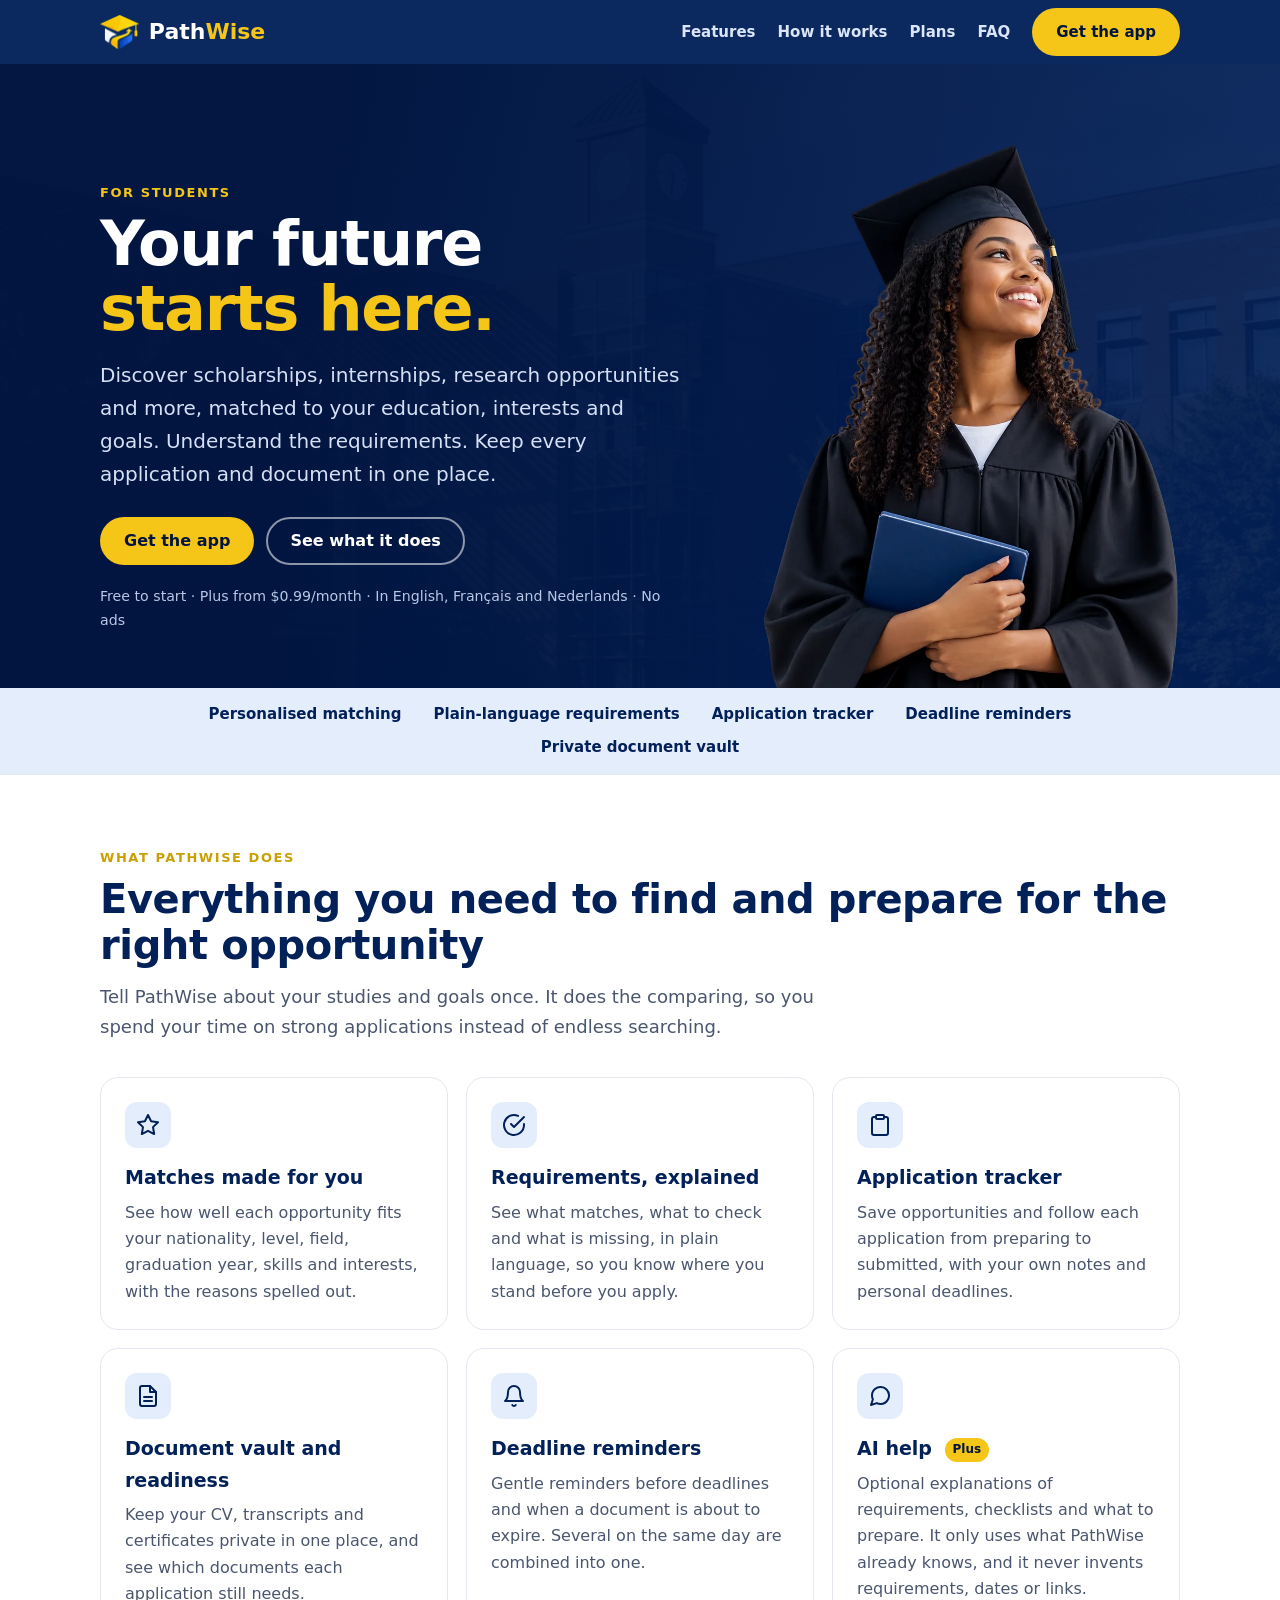
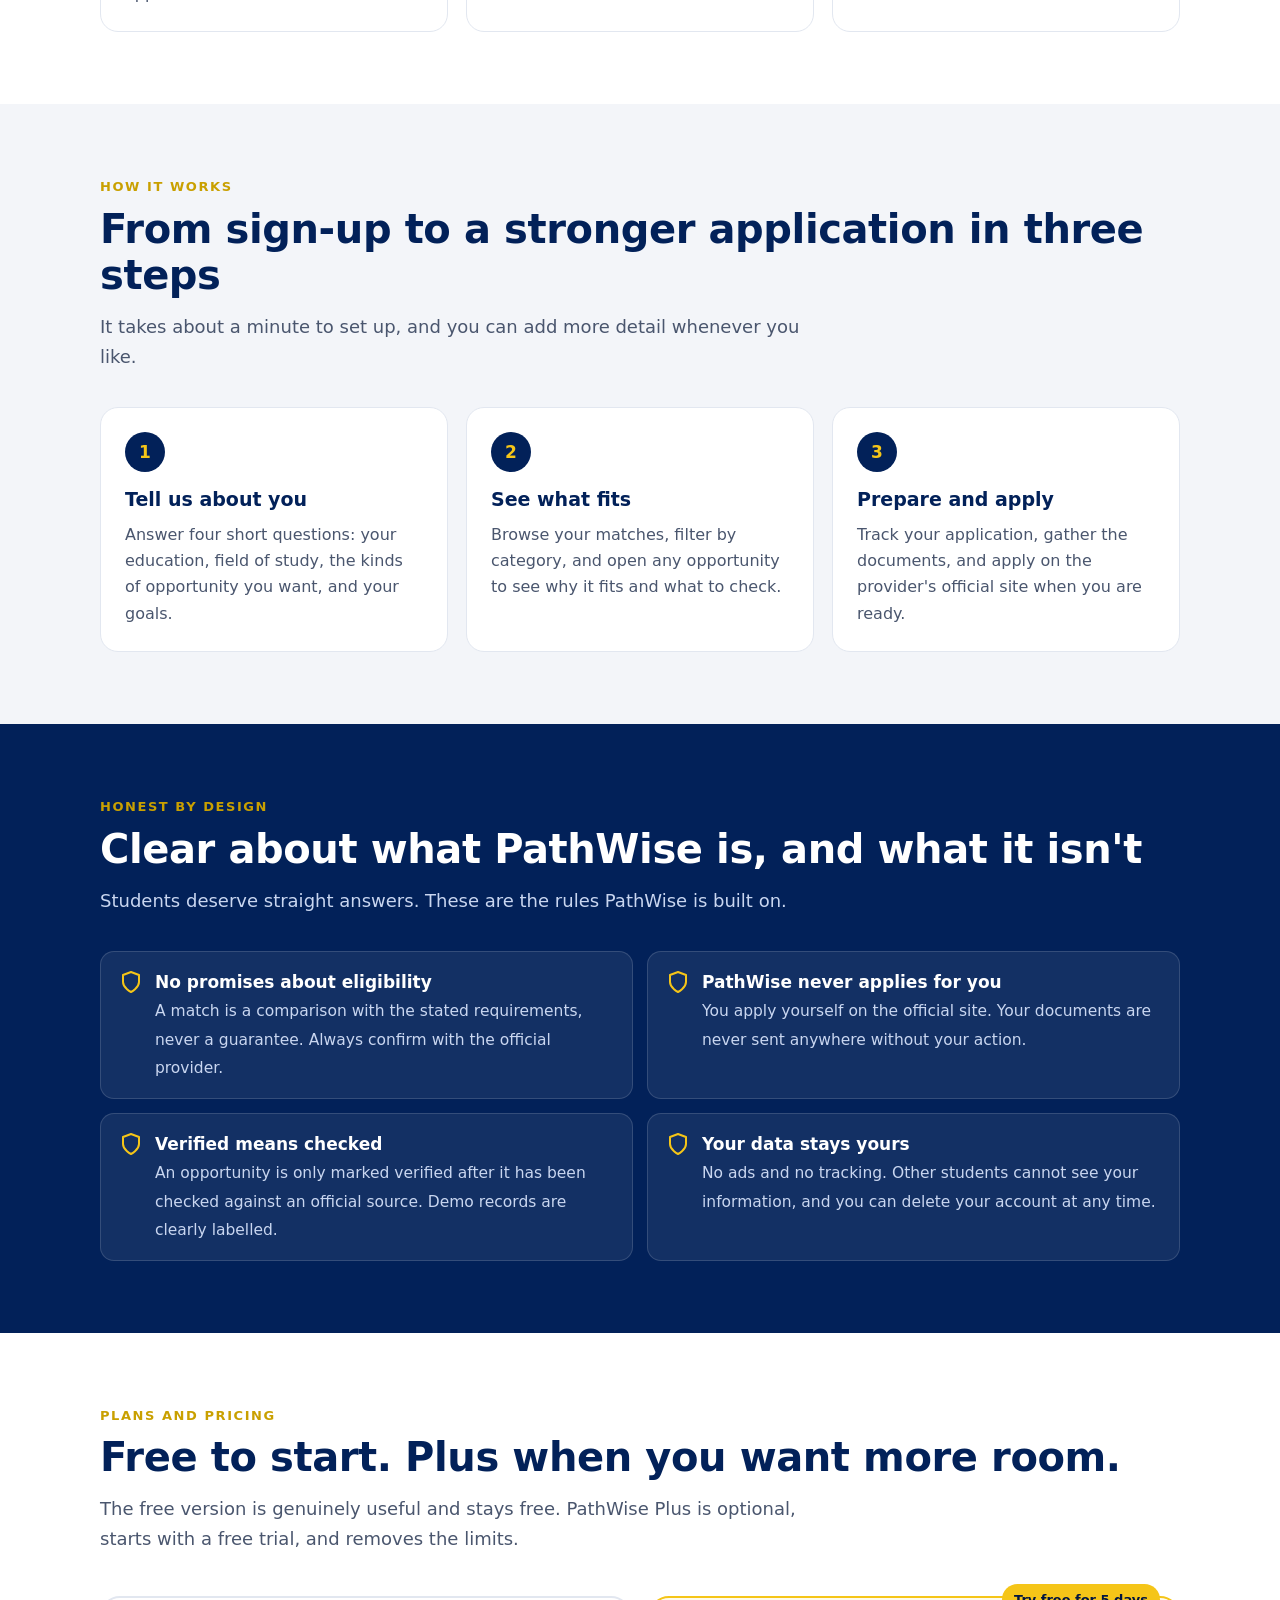
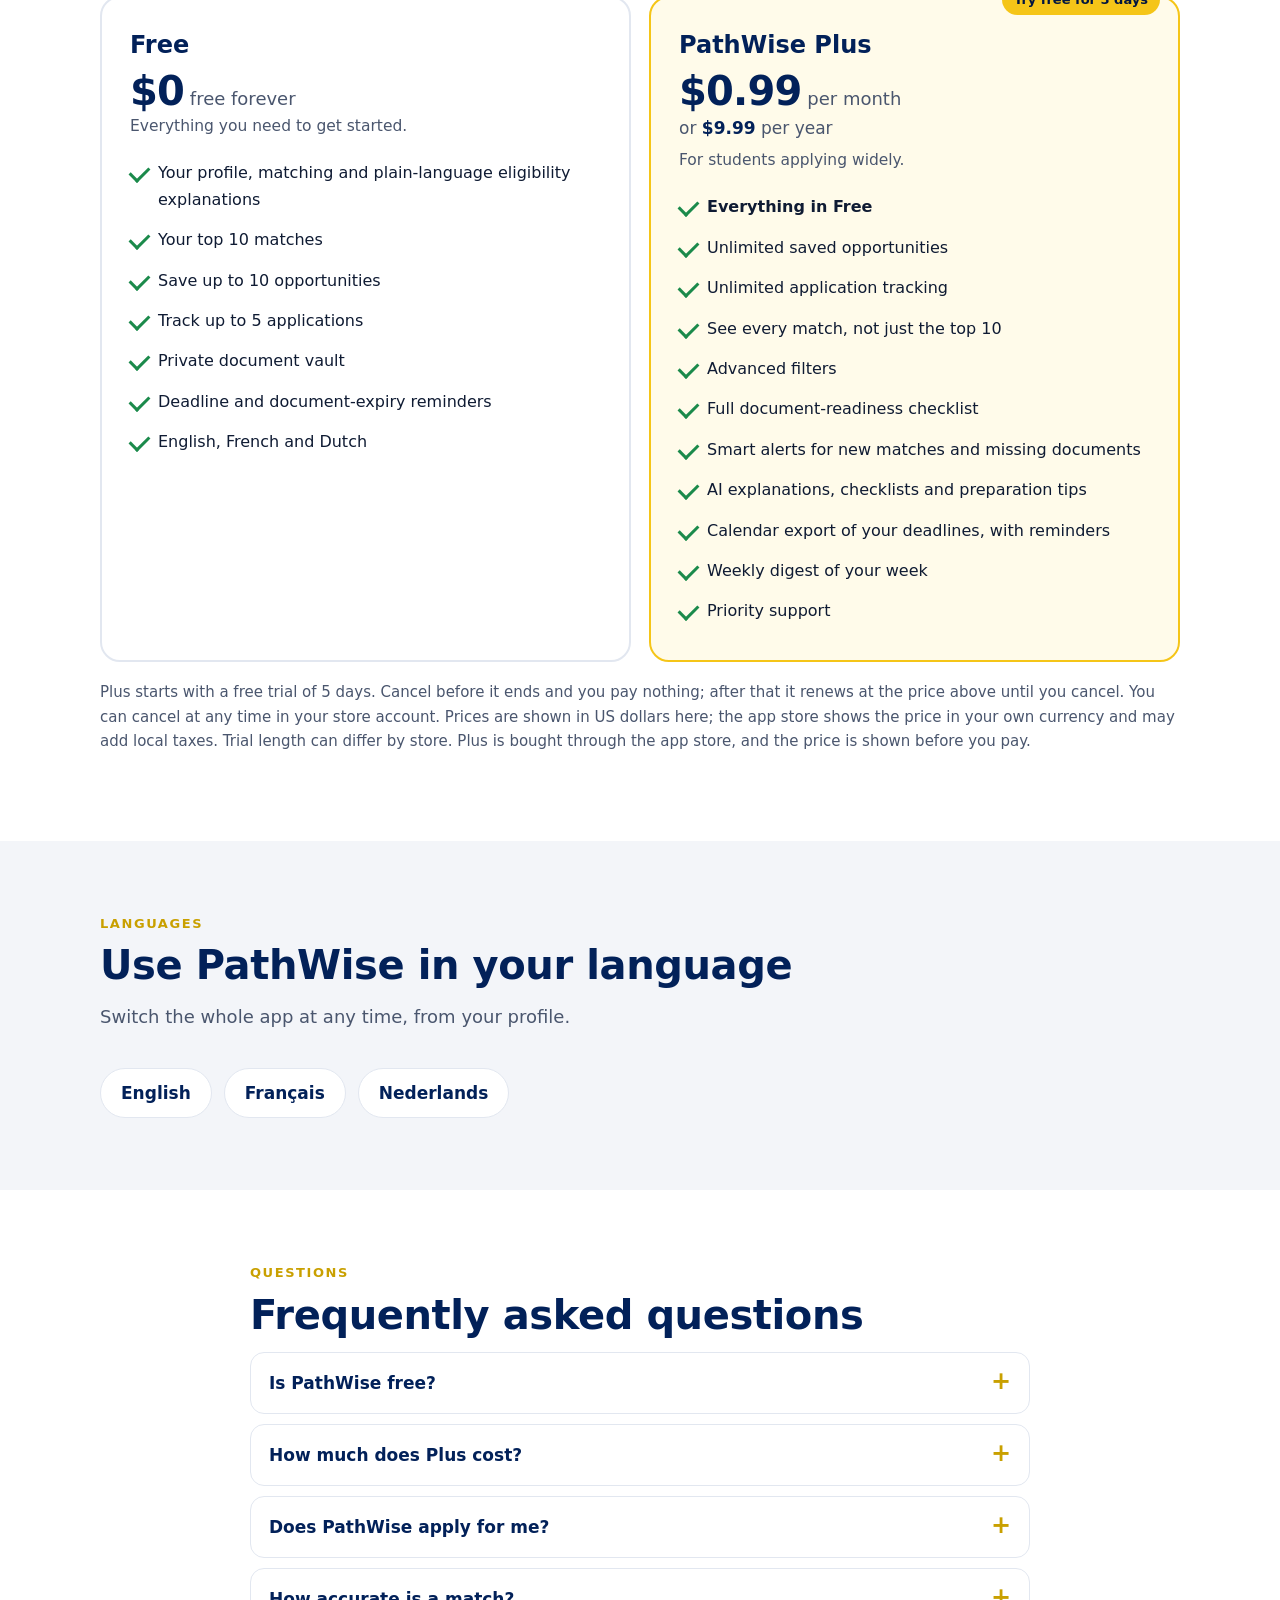
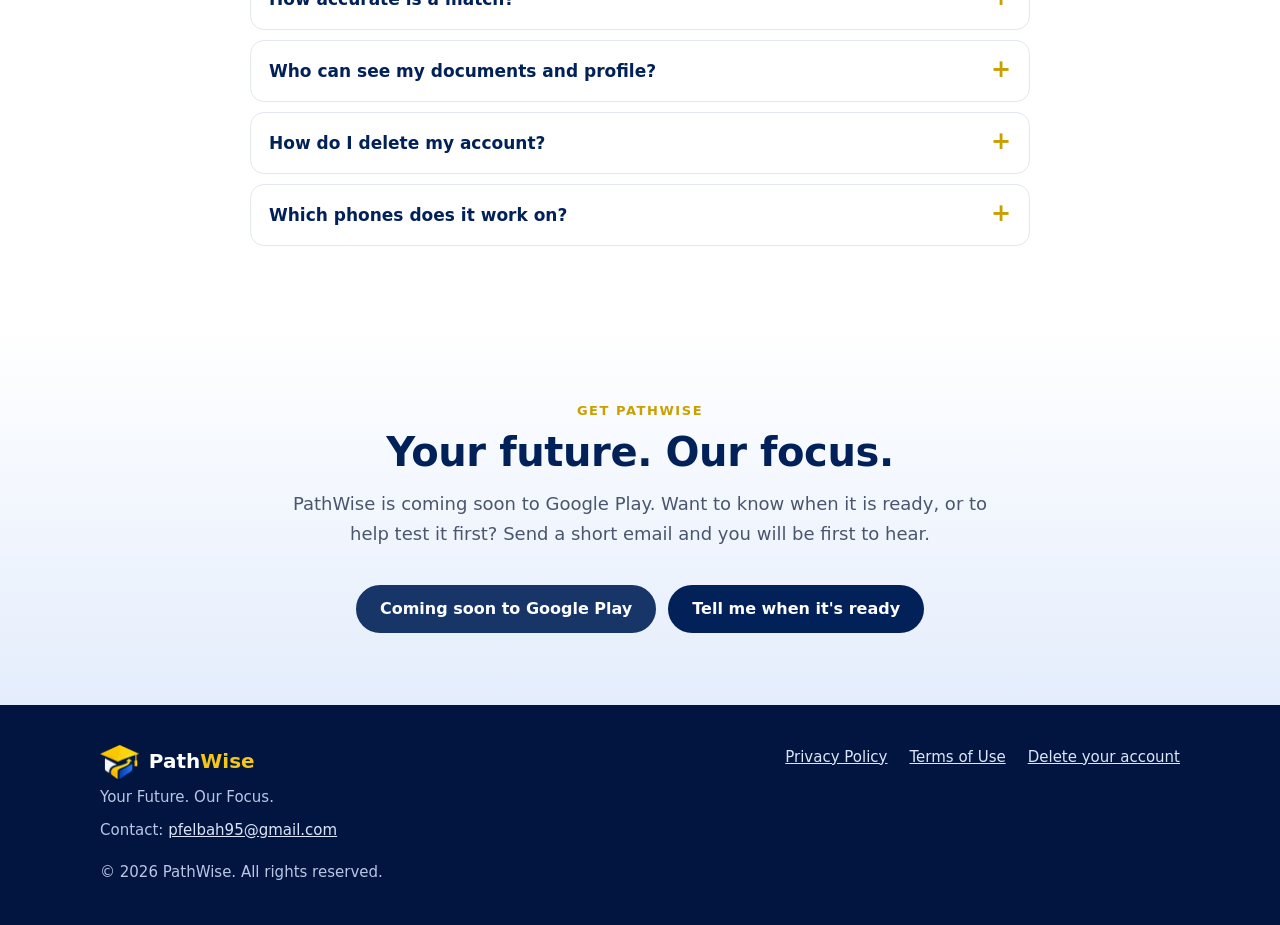
==== index.html @ a4b1ad03 "Plus: calendar export, weekly digest, priority support" ====
<!doctype html>
<html lang="en">
<head>
<meta charset="utf-8">
<meta name="viewport" content="width=device-width, initial-scale=1">
<title>PathWise: opportunities that fit you</title>
<meta name="description" content="PathWise helps students find scholarships, internships and other opportunities that fit their profile, understand the requirements, and keep applications and documents organised.">
<meta name="theme-color" content="#022159">
<link rel="icon" href="img/favicon.png">
<link rel="apple-touch-icon" href="img/apple-touch-icon.png">
<link rel="canonical" href="https://felbah95.github.io/pathwise-legal/">
<meta property="og:type" content="website">
<meta property="og:title" content="PathWise: opportunities that fit you">
<meta property="og:description" content="Find scholarships, internships and more that fit your profile. Track applications, organise documents and never miss a deadline.">
<meta property="og:image" content="https://felbah95.github.io/pathwise-legal/img/og.jpg">
<meta property="og:url" content="https://felbah95.github.io/pathwise-legal/">
<meta name="twitter:card" content="summary_large_image">
<link rel="stylesheet" href="site.css">
</head>
<body>
<a class="skip" href="#main">Skip to content</a>

<header class="bar">
  <div class="wrap">
    <a class="brand" href="#top" aria-label="PathWise home"><img src="img/logo-mark.png" alt="" width="40" height="35"><span style="color:#fff">Path<span>Wise</span></span></a>
    <nav aria-label="Main">
      <a class="hide-sm" href="#features">Features</a>
      <a class="hide-sm" href="#how">How it works</a>
      <a class="hide-sm" href="#plans">Plans</a>
      <a class="hide-sm" href="#faq">FAQ</a>
      <a class="pill gold" href="#get">Get the app</a>
    </nav>
  </div>
</header>

<main id="main">
<section class="hero" id="top" style="padding:0">
  <div class="wrap">
    <div>
      <p class="eyebrow" style="color:var(--gold)">For students</p>
      <h1>Your future<br><em>starts here.</em></h1>
      <p class="lead">Discover scholarships, internships, research opportunities and more, matched to your education, interests and goals. Understand the requirements. Keep every application and document in one place.</p>
      <div class="cta">
        <a class="pill gold" href="#get">Get the app</a>
        <a class="pill ghost" href="#features">See what it does</a>
      </div>
      <small>Free to start &middot; Plus from $0.99/month &middot; In English, Fran&ccedil;ais and Nederlands &middot; No ads</small>
    </div>
    <figure>
      <img src="img/graduate.webp" alt="A smiling graduate in a gown holding a diploma folder" width="420" height="560">
    </figure>
  </div>
</section>

<div class="strip"><ul>
  <li>Personalised matching</li><li>Plain-language requirements</li><li>Application tracker</li><li>Deadline reminders</li><li>Private document vault</li>
</ul></div>

<section id="features">
  <div class="wrap">
    <p class="eyebrow">What PathWise does</p>
    <h2>Everything you need to find and prepare for the right opportunity</h2>
    <p class="sub">Tell PathWise about your studies and goals once. It does the comparing, so you spend your time on strong applications instead of endless searching.</p>
    <div class="grid">
      <article class="card"><div class="ic"><svg viewBox="0 0 24 24" fill="none" stroke="currentColor" stroke-width="2" stroke-linecap="round" stroke-linejoin="round" aria-hidden="true"><polygon points="12 2 15.09 8.26 22 9.27 17 14.14 18.18 21.02 12 17.77 5.82 21.02 7 14.14 2 9.27 8.91 8.26 12 2"/></svg></div>
        <h3>Matches made for you</h3><p>See how well each opportunity fits your nationality, level, field, graduation year, skills and interests, with the reasons spelled out.</p></article>
      <article class="card"><div class="ic"><svg viewBox="0 0 24 24" fill="none" stroke="currentColor" stroke-width="2" stroke-linecap="round" stroke-linejoin="round" aria-hidden="true"><path d="M22 11.08V12a10 10 0 1 1-5.93-9.14"/><polyline points="22 4 12 14.01 9 11.01"/></svg></div>
        <h3>Requirements, explained</h3><p>See what matches, what to check and what is missing, in plain language, so you know where you stand before you apply.</p></article>
      <article class="card"><div class="ic"><svg viewBox="0 0 24 24" fill="none" stroke="currentColor" stroke-width="2" stroke-linecap="round" stroke-linejoin="round" aria-hidden="true"><path d="M16 4h2a2 2 0 0 1 2 2v14a2 2 0 0 1-2 2H6a2 2 0 0 1-2-2V6a2 2 0 0 1 2-2h2"/><rect x="8" y="2" width="8" height="4" rx="1"/></svg></div>
        <h3>Application tracker</h3><p>Save opportunities and follow each application from preparing to submitted, with your own notes and personal deadlines.</p></article>
      <article class="card"><div class="ic"><svg viewBox="0 0 24 24" fill="none" stroke="currentColor" stroke-width="2" stroke-linecap="round" stroke-linejoin="round" aria-hidden="true"><path d="M14 2H6a2 2 0 0 0-2 2v16a2 2 0 0 0 2 2h12a2 2 0 0 0 2-2V8z"/><polyline points="14 2 14 8 20 8"/><line x1="16" y1="13" x2="8" y2="13"/><line x1="16" y1="17" x2="8" y2="17"/></svg></div>
        <h3>Document vault and readiness</h3><p>Keep your CV, transcripts and certificates private in one place, and see which documents each application still needs.</p></article>
      <article class="card"><div class="ic"><svg viewBox="0 0 24 24" fill="none" stroke="currentColor" stroke-width="2" stroke-linecap="round" stroke-linejoin="round" aria-hidden="true"><path d="M18 8A6 6 0 0 0 6 8c0 7-3 9-3 9h18s-3-2-3-9"/><path d="M13.73 21a2 2 0 0 1-3.46 0"/></svg></div>
        <h3>Deadline reminders</h3><p>Gentle reminders before deadlines and when a document is about to expire. Several on the same day are combined into one.</p></article>
      <article class="card"><div class="ic"><svg viewBox="0 0 24 24" fill="none" stroke="currentColor" stroke-width="2" stroke-linecap="round" stroke-linejoin="round" aria-hidden="true"><path d="M21 11.5a8.38 8.38 0 0 1-.9 3.8 8.5 8.5 0 0 1-7.6 4.7 8.38 8.38 0 0 1-3.8-.9L3 21l1.9-5.7a8.38 8.38 0 0 1-.9-3.8 8.5 8.5 0 0 1 4.7-7.6 8.38 8.38 0 0 1 3.8-.9h.5a8.48 8.48 0 0 1 8 8v.5z"/></svg></div>
        <h3>AI help <span class="tag">Plus</span></h3><p>Optional explanations of requirements, checklists and what to prepare. It only uses what PathWise already knows, and it never invents requirements, dates or links.</p></article>
    </div>
  </div>
</section>

<section class="alt" id="how">
  <div class="wrap">
    <p class="eyebrow">How it works</p>
    <h2>From sign-up to a stronger application in three steps</h2>
    <p class="sub">It takes about a minute to set up, and you can add more detail whenever you like.</p>
    <div class="steps">
      <div class="step"><b>1</b><h3>Tell us about you</h3><p>Answer four short questions: your education, field of study, the kinds of opportunity you want, and your goals.</p></div>
      <div class="step"><b>2</b><h3>See what fits</h3><p>Browse your matches, filter by category, and open any opportunity to see why it fits and what to check.</p></div>
      <div class="step"><b>3</b><h3>Prepare and apply</h3><p>Track your application, gather the documents, and apply on the provider's official site when you are ready.</p></div>
    </div>
  </div>
</section>

<section class="promise" id="honest">
  <div class="wrap">
    <p class="eyebrow">Honest by design</p>
    <h2>Clear about what PathWise is, and what it isn't</h2>
    <p class="sub">Students deserve straight answers. These are the rules PathWise is built on.</p>
    <ul>
      <li><svg viewBox="0 0 24 24" fill="none" stroke="currentColor" stroke-width="2" stroke-linecap="round" stroke-linejoin="round" aria-hidden="true"><path d="M12 22s8-4 8-10V5l-8-3-8 3v7c0 6 8 10 8 10z"/></svg><div><strong>No promises about eligibility</strong><span>A match is a comparison with the stated requirements, never a guarantee. Always confirm with the official provider.</span></div></li>
      <li><svg viewBox="0 0 24 24" fill="none" stroke="currentColor" stroke-width="2" stroke-linecap="round" stroke-linejoin="round" aria-hidden="true"><path d="M12 22s8-4 8-10V5l-8-3-8 3v7c0 6 8 10 8 10z"/></svg><div><strong>PathWise never applies for you</strong><span>You apply yourself on the official site. Your documents are never sent anywhere without your action.</span></div></li>
      <li><svg viewBox="0 0 24 24" fill="none" stroke="currentColor" stroke-width="2" stroke-linecap="round" stroke-linejoin="round" aria-hidden="true"><path d="M12 22s8-4 8-10V5l-8-3-8 3v7c0 6 8 10 8 10z"/></svg><div><strong>Verified means checked</strong><span>An opportunity is only marked verified after it has been checked against an official source. Demo records are clearly labelled.</span></div></li>
      <li><svg viewBox="0 0 24 24" fill="none" stroke="currentColor" stroke-width="2" stroke-linecap="round" stroke-linejoin="round" aria-hidden="true"><path d="M12 22s8-4 8-10V5l-8-3-8 3v7c0 6 8 10 8 10z"/></svg><div><strong>Your data stays yours</strong><span>No ads and no tracking. Other students cannot see your information, and you can delete your account at any time.</span></div></li>
    </ul>
  </div>
</section>

<section id="plans">
  <div class="wrap">
    <p class="eyebrow">Plans and pricing</p>
    <h2>Free to start. Plus when you want more room.</h2>
    <p class="sub">The free version is genuinely useful and stays free. PathWise Plus is optional, starts with a free trial, and removes the limits.</p>
    <div class="plans">
      <div class="plan"><h3>Free</h3>
        <p class="price"><strong>$0</strong> <span>free forever</span></p>
        <p class="what">Everything you need to get started.</p>
        <ul>
          <li>Your profile, matching and plain-language eligibility explanations</li>
          <li>Your top 10 matches</li>
          <li>Save up to 10 opportunities</li>
          <li>Track up to 5 applications</li>
          <li>Private document vault</li>
          <li>Deadline and document-expiry reminders</li>
          <li>English, French and Dutch</li>
        </ul></div>
      <div class="plan plus"><span class="ribbon">Try free for 5 days</span><h3>PathWise Plus</h3>
        <p class="price"><strong>$0.99</strong> <span>per month</span></p>
        <p class="price2">or <strong>$9.99</strong> per year</p>
        <p class="what">For students applying widely.</p>
        <ul>
          <li><strong>Everything in Free</strong></li>
          <li>Unlimited saved opportunities</li>
          <li>Unlimited application tracking</li>
          <li>See every match, not just the top 10</li>
          <li>Advanced filters</li>
          <li>Full document-readiness checklist</li>
          <li>Smart alerts for new matches and missing documents</li>
          <li>AI explanations, checklists and preparation tips</li>
          <li>Calendar export of your deadlines, with reminders</li>
          <li>Weekly digest of your week</li>
          <li>Priority support</li>
        </ul></div>
    </div>
    <p class="note">Plus starts with a free trial of 5 days. Cancel before it ends and you pay nothing; after that it renews at the price above until you cancel. You can cancel at any time in your store account. Prices are shown in US dollars here; the app store shows the price in your own currency and may add local taxes. Trial length can differ by store. Plus is bought through the app store, and the price is shown before you pay.</p>
  </div>
</section>

<section class="alt" id="languages">
  <div class="wrap">
    <p class="eyebrow">Languages</p>
    <h2>Use PathWise in your language</h2>
    <p class="sub">Switch the whole app at any time, from your profile.</p>
    <div class="langs"><span lang="en">English</span><span lang="fr">Fran&ccedil;ais</span><span lang="nl">Nederlands</span></div>
  </div>
</section>

<section id="faq">
  <div class="wrap faq">
    <p class="eyebrow">Questions</p>
    <h2>Frequently asked questions</h2>
    <details><summary>Is PathWise free?</summary><p>Yes. You can create an account, get matches, track applications and keep documents for free, and that never expires. PathWise Plus is an optional subscription that removes the limits.</p></details>
    <details><summary>How much does Plus cost?</summary><p>$0.99 per month, or $9.99 per year. It starts with a free trial of 5 days, and you can cancel before it ends to pay nothing. The app store shows the price in your own currency before you pay.</p></details>
    <details><summary>Does PathWise apply for me?</summary><p>No. PathWise never submits an application or sends your documents anywhere. The Start Application button opens the provider's official page, and you apply there yourself.</p></details>
    <details><summary>How accurate is a match?</summary><p>A match compares your profile with the requirements an opportunity states, and explains each part. It is a guide, not a guarantee of eligibility, so always confirm the final requirements with the official provider.</p></details>
    <details><summary>Who can see my documents and profile?</summary><p>Only you. Documents are stored privately, and other students cannot see your information. Read the <a href="privacy.html">privacy policy</a> for the details.</p></details>
    <details><summary>How do I delete my account?</summary><p>In the app, go to Profile and choose Delete my account. You can also follow the steps on the <a href="delete-account.html">account deletion page</a>.</p></details>
    <details><summary>Which phones does it work on?</summary><p>PathWise is being released first on Android through Google Play. An iPhone version is planned. Use the contact address below if you would like to hear when it is available.</p></details>
  </div>
</section>

<section class="final" id="get">
  <div class="wrap">
    <p class="eyebrow">Get PathWise</p>
    <h2>Your future. Our focus.</h2>
    <p class="sub" style="margin-left:auto;margin-right:auto">PathWise is coming soon to Google Play. Want to know when it is ready, or to help test it first? Send a short email and you will be first to hear.</p>
    <div class="cta">
      <span class="pill off" role="note">Coming soon to Google Play</span>
      <a class="pill navy" href="mailto:pfelbah95@gmail.com?subject=Tell%20me%20when%20PathWise%20is%20ready">Tell me when it's ready</a>
    </div>
  </div>
</section>
</main>

<footer class="site">
  <div class="wrap">
    <div>
      <a class="brand" href="#top"><img src="img/logo-mark.png" alt="" width="32" height="28"><span style="color:#fff">Path<span>Wise</span></span></a>
      <div>Your Future. Our Focus.</div>
      <div style="margin-top:8px">Contact: <a href="mailto:pfelbah95@gmail.com">pfelbah95@gmail.com</a></div>
    </div>
    <nav aria-label="Legal">
      <a href="privacy.html">Privacy Policy</a>
      <a href="terms.html">Terms of Use</a>
      <a href="delete-account.html">Delete your account</a>
    </nav>
  </div>
  <div class="wrap" style="margin-top:18px"><div>&copy; 2026 PathWise. All rights reserved.</div></div>
</footer>
</body>
</html>
---- site.css ----
:root {
  --navy: #022159; --navy-dark: #011540; --gold: #F5C518; --gold-dark: #C9A000;
  --text: #0F1B33; --muted: #4A566E; --bg: #F3F5F9; --card: #FFFFFF; --border: #E2E7F0; --blue: #1D5FD1; --soft: #E4EDFC;
  --max: 1120px;
}
* { box-sizing: border-box; }
html { scroll-behavior: smooth; }
body { margin: 0; font: 17px/1.65 system-ui, -apple-system, "Segoe UI", Roboto, sans-serif; color: var(--text); background: #fff; color-scheme: light; }
img { max-width: 100%; display: block; }
a { color: var(--blue); }
:focus-visible { outline: 3px solid var(--gold); outline-offset: 3px; border-radius: 6px; }
.skip { position: absolute; left: -999px; top: 8px; background: var(--gold); color: var(--navy-dark); padding: 10px 14px; border-radius: 8px; z-index: 50; font-weight: 700; }
.skip:focus { left: 8px; }
.wrap { max-width: var(--max); margin: 0 auto; padding: 0 20px; }

/* top bar */
.bar { position: sticky; top: 0; z-index: 20; background: rgba(2, 33, 89, .96); backdrop-filter: blur(8px); }
.bar .wrap { display: flex; align-items: center; justify-content: space-between; min-height: 64px; gap: 16px; }
.brand { display: flex; align-items: center; gap: 10px; color: #fff; text-decoration: none; font-weight: 800; font-size: 22px; }
.brand img { height: 34px; width: auto; }
.brand span { color: var(--gold); }
.bar nav { display: flex; align-items: center; gap: 22px; }
.bar nav a { color: #DCE5F7; text-decoration: none; font-weight: 600; font-size: 15px; }
.bar nav a:hover { color: #fff; }
.pill { display: inline-flex; align-items: center; justify-content: center; min-height: 48px; padding: 0 22px; border-radius: 999px; font-weight: 800; text-decoration: none; border: 2px solid transparent; font-size: 16px; }
.pill.gold { background: var(--gold); color: var(--navy-dark); }
.pill.ghost { color: #fff; border-color: rgba(255,255,255,.55); }
.pill.navy { background: var(--navy); color: #fff; }
.pill.off { background: rgba(255,255,255,.14); color: #fff; border-color: rgba(255,255,255,.35); cursor: default; }
@media (max-width: 760px) { .bar nav a.hide-sm { display: none; } }

/* hero */
.hero { position: relative; color: #fff; background: var(--navy); overflow: hidden; }
.hero::before { content: ""; position: absolute; inset: 0; background: url("img/campus.jpg") center/cover; opacity: .28; }
.hero::after { content: ""; position: absolute; inset: 0; background: linear-gradient(100deg, rgba(1,21,64,.97) 25%, rgba(2,33,89,.72)); }
.hero .wrap { position: relative; z-index: 1; display: grid; grid-template-columns: 1.1fr .9fr; gap: 24px; align-items: end; padding-top: 64px; }
.hero h1 { font-size: clamp(38px, 6vw, 62px); line-height: 1.05; margin: 0 0 18px; letter-spacing: -.02em; }
.hero h1 em { font-style: normal; color: var(--gold); }
.hero p.lead { font-size: 20px; color: #D6E0F5; max-width: 34em; margin: 0 0 26px; }
.hero .cta { display: flex; flex-wrap: wrap; gap: 12px; margin-bottom: 20px; }
.hero small { color: #B9C7E4; display: block; margin-bottom: 56px; }
.hero figure { margin: 0; align-self: end; }
.hero figure img { width: min(100%, 420px); margin-left: auto; }
@media (max-width: 820px) { .hero .wrap { grid-template-columns: 1fr; padding-top: 44px; } .hero small { margin-bottom: 28px; } .hero figure img { width: 62%; margin: 0 auto; } }

/* facts strip */
.strip { background: var(--soft); border-bottom: 1px solid var(--border); }
.strip ul { list-style: none; margin: 0 auto; padding: 14px 20px; max-width: var(--max); display: flex; flex-wrap: wrap; gap: 8px 32px; justify-content: center; font-weight: 700; color: var(--navy); font-size: 15px; }

/* sections */
section { padding: 72px 0; }
section.alt { background: var(--bg); }
.eyebrow { text-transform: uppercase; letter-spacing: .12em; font-weight: 800; font-size: 13px; color: var(--gold-dark); margin: 0 0 8px; }
h2 { font-size: clamp(28px, 4vw, 40px); line-height: 1.15; margin: 0 0 14px; color: var(--navy); letter-spacing: -.01em; }
.sub { color: var(--muted); max-width: 40em; margin: 0 0 36px; font-size: 18px; }
.grid { display: grid; gap: 18px; grid-template-columns: repeat(3, 1fr); }
@media (max-width: 900px) { .grid { grid-template-columns: repeat(2, 1fr); } }
@media (max-width: 580px) { .grid { grid-template-columns: 1fr; } }
.card { background: var(--card); border: 1px solid var(--border); border-radius: 18px; padding: 24px; }
.card .ic { width: 46px; height: 46px; border-radius: 12px; background: var(--soft); color: var(--navy); display: grid; place-items: center; margin-bottom: 14px; }
.card .ic svg { width: 24px; height: 24px; }
.card h3 { margin: 0 0 6px; font-size: 19px; color: var(--navy); }
.card p { margin: 0; color: var(--muted); font-size: 16px; }
.tag { display: inline-block; background: var(--gold); color: var(--navy-dark); font-weight: 800; font-size: 12px; padding: 2px 8px; border-radius: 999px; margin-left: 6px; vertical-align: middle; }

.steps { display: grid; gap: 18px; grid-template-columns: repeat(3, 1fr); counter-reset: s; }
@media (max-width: 760px) { .steps { grid-template-columns: 1fr; } }
.step { background: #fff; border: 1px solid var(--border); border-radius: 18px; padding: 24px; }
.step b { display: grid; place-items: center; width: 40px; height: 40px; border-radius: 50%; background: var(--navy); color: var(--gold); font-weight: 800; margin-bottom: 12px; }
.step h3 { margin: 0 0 6px; color: var(--navy); font-size: 19px; }
.step p { margin: 0; color: var(--muted); font-size: 16px; }

/* promises */
.promise { background: var(--navy); color: #fff; }
.promise h2 { color: #fff; }
.promise .sub { color: #C9D6F0; }
.promise ul { list-style: none; padding: 0; margin: 0; display: grid; gap: 14px; grid-template-columns: repeat(2, 1fr); }
@media (max-width: 760px) { .promise ul { grid-template-columns: 1fr; } }
.promise li { display: flex; gap: 12px; align-items: flex-start; background: rgba(255,255,255,.07); border: 1px solid rgba(255,255,255,.14); border-radius: 14px; padding: 16px 18px; }
.promise li svg { flex: none; width: 24px; height: 24px; color: var(--gold); margin-top: 2px; }
.promise li strong { display: block; }
.promise li span { color: #C9D6F0; font-size: 15.5px; }

/* plans */
.plans { display: grid; gap: 18px; grid-template-columns: 1fr 1fr; max-width: 820px; }
@media (max-width: 680px) { .plans { grid-template-columns: 1fr; } }
.plan { border-radius: 20px; padding: 28px; border: 2px solid var(--border); background: #fff; }
.plan.plus { border-color: var(--gold); background: #FFFBEA; }
.plan h3 { margin: 0 0 4px; font-size: 24px; color: var(--navy); }
.plan .what { color: var(--muted); margin: 0 0 14px; font-size: 15.5px; }
.plan ul { list-style: none; padding: 0; margin: 0; }
.plan li { padding: 7px 0 7px 28px; position: relative; font-size: 16px; }
.plan li::before { content: ""; position: absolute; left: 0; top: 13px; width: 16px; height: 9px; border-left: 3px solid #1B8A4B; border-bottom: 3px solid #1B8A4B; transform: rotate(-45deg); }
.note { color: var(--muted); font-size: 15px; margin-top: 18px; }

/* languages */
.langs { display: flex; flex-wrap: wrap; gap: 12px; margin-top: 8px; }
.langs span { background: #fff; border: 1px solid var(--border); border-radius: 999px; padding: 10px 20px; font-weight: 800; color: var(--navy); }

/* faq */
.faq { max-width: 820px; }
details { background: #fff; border: 1px solid var(--border); border-radius: 14px; margin: 10px 0; }
summary { cursor: pointer; font-weight: 800; color: var(--navy); padding: 16px 18px; list-style: none; display: flex; justify-content: space-between; gap: 12px; }
summary::-webkit-details-marker { display: none; }
summary::after { content: "+"; font-size: 24px; line-height: 1; color: var(--gold-dark); }
details[open] summary::after { content: "\2212"; }
details p { margin: 0; padding: 0 18px 18px; color: var(--muted); }

/* final call + footer */
.final { text-align: center; background: linear-gradient(180deg, #fff, var(--soft)); }
.final .cta { display: flex; flex-wrap: wrap; gap: 12px; justify-content: center; margin-top: 18px; }
.final .pill.off { background: var(--navy); color: #fff; border-color: var(--navy); opacity: .9; }
footer.site { background: var(--navy-dark); color: #B9C7E4; padding: 40px 0; font-size: 15px; }
footer.site .wrap { display: flex; flex-wrap: wrap; gap: 24px; justify-content: space-between; align-items: flex-start; }
footer.site a { color: #DCE5F7; }
footer.site nav { display: flex; flex-wrap: wrap; gap: 8px 22px; }
footer.site .brand { font-size: 20px; margin-bottom: 6px; }
@media (prefers-reduced-motion: reduce) { html { scroll-behavior: auto; } }

/* plan prices */
.plan { position: relative; }
.plan .price { margin: 4px 0 0; font-size: 18px; color: var(--muted); }
.plan .price strong { font-size: 40px; line-height: 1.1; color: var(--navy); letter-spacing: -.02em; }
.plan .price2 { margin: 0 0 6px; color: var(--muted); }
.plan .price2 strong { color: var(--navy); }
.plan .ribbon { position: absolute; top: -14px; right: 18px; background: var(--gold); color: var(--navy-dark); font-weight: 800; font-size: 13px; padding: 5px 12px; border-radius: 999px; }
.plans { max-width: none; padding-top: 6px; }
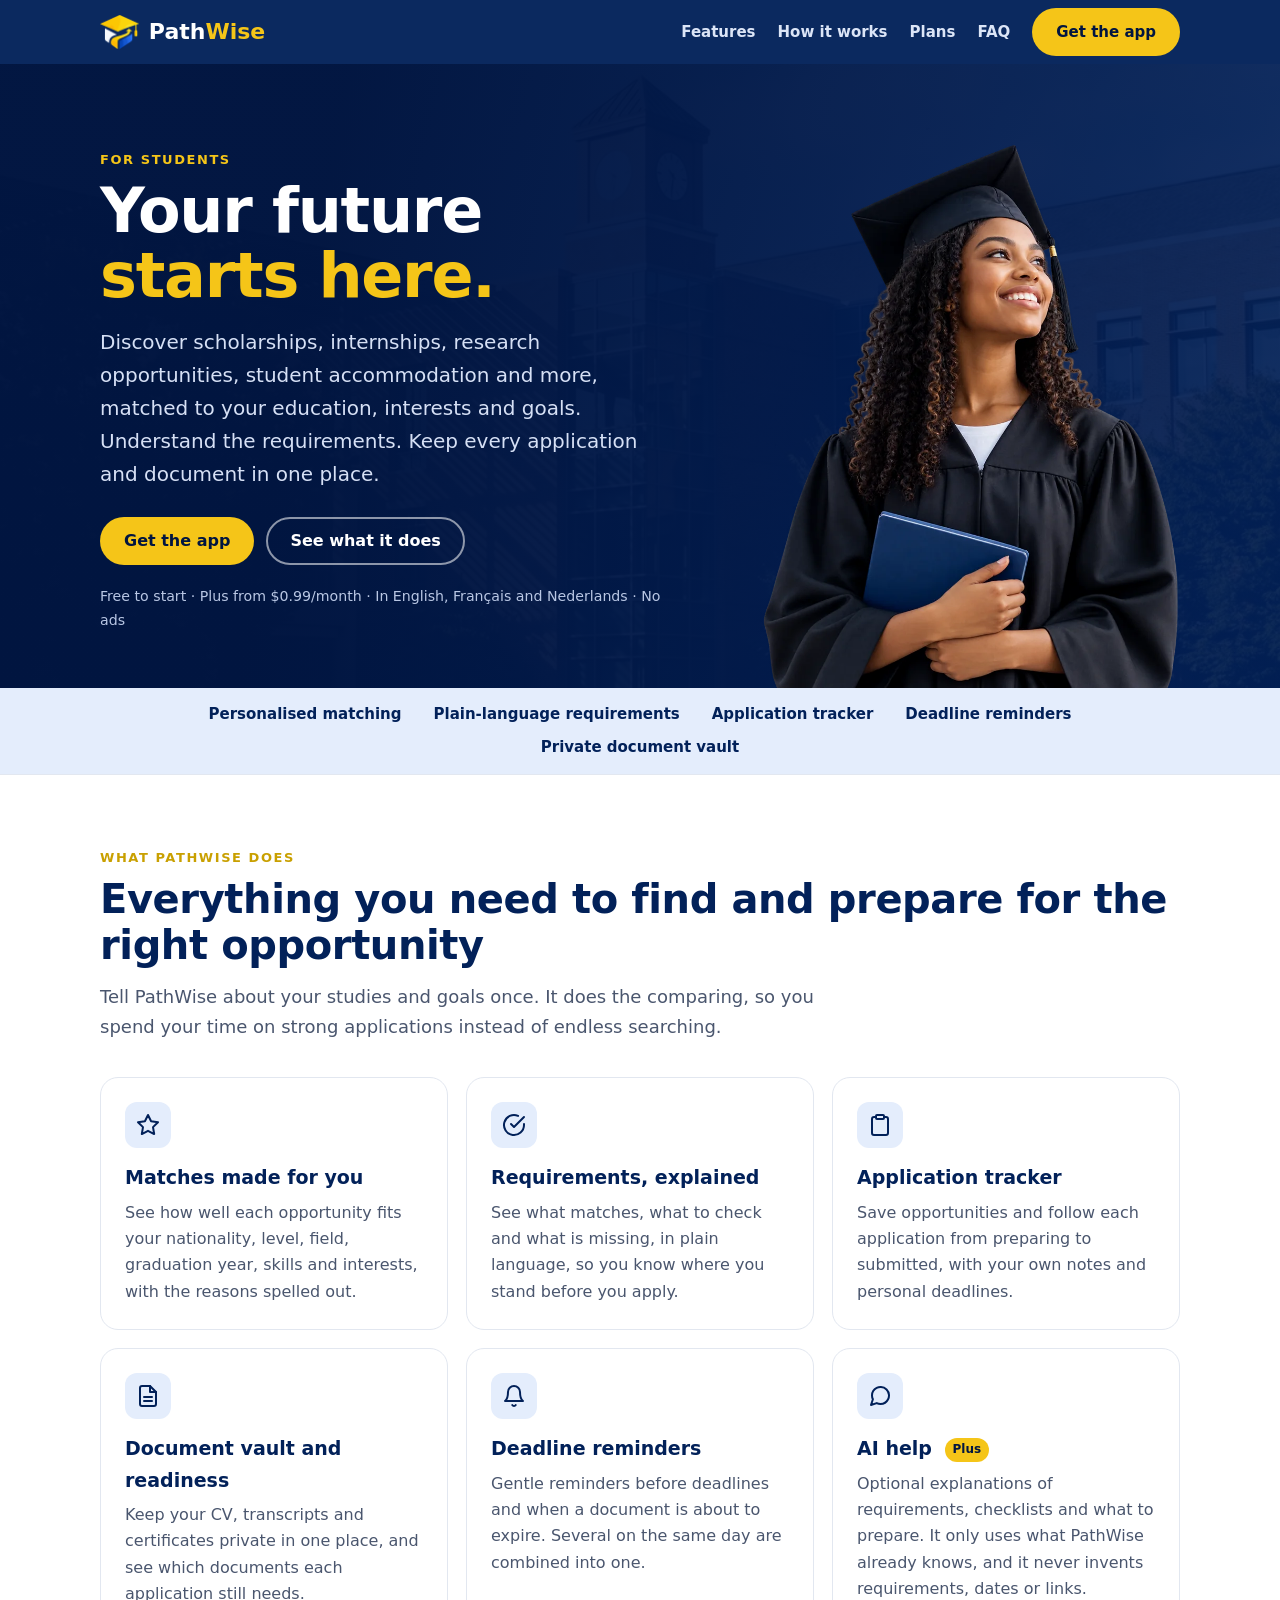
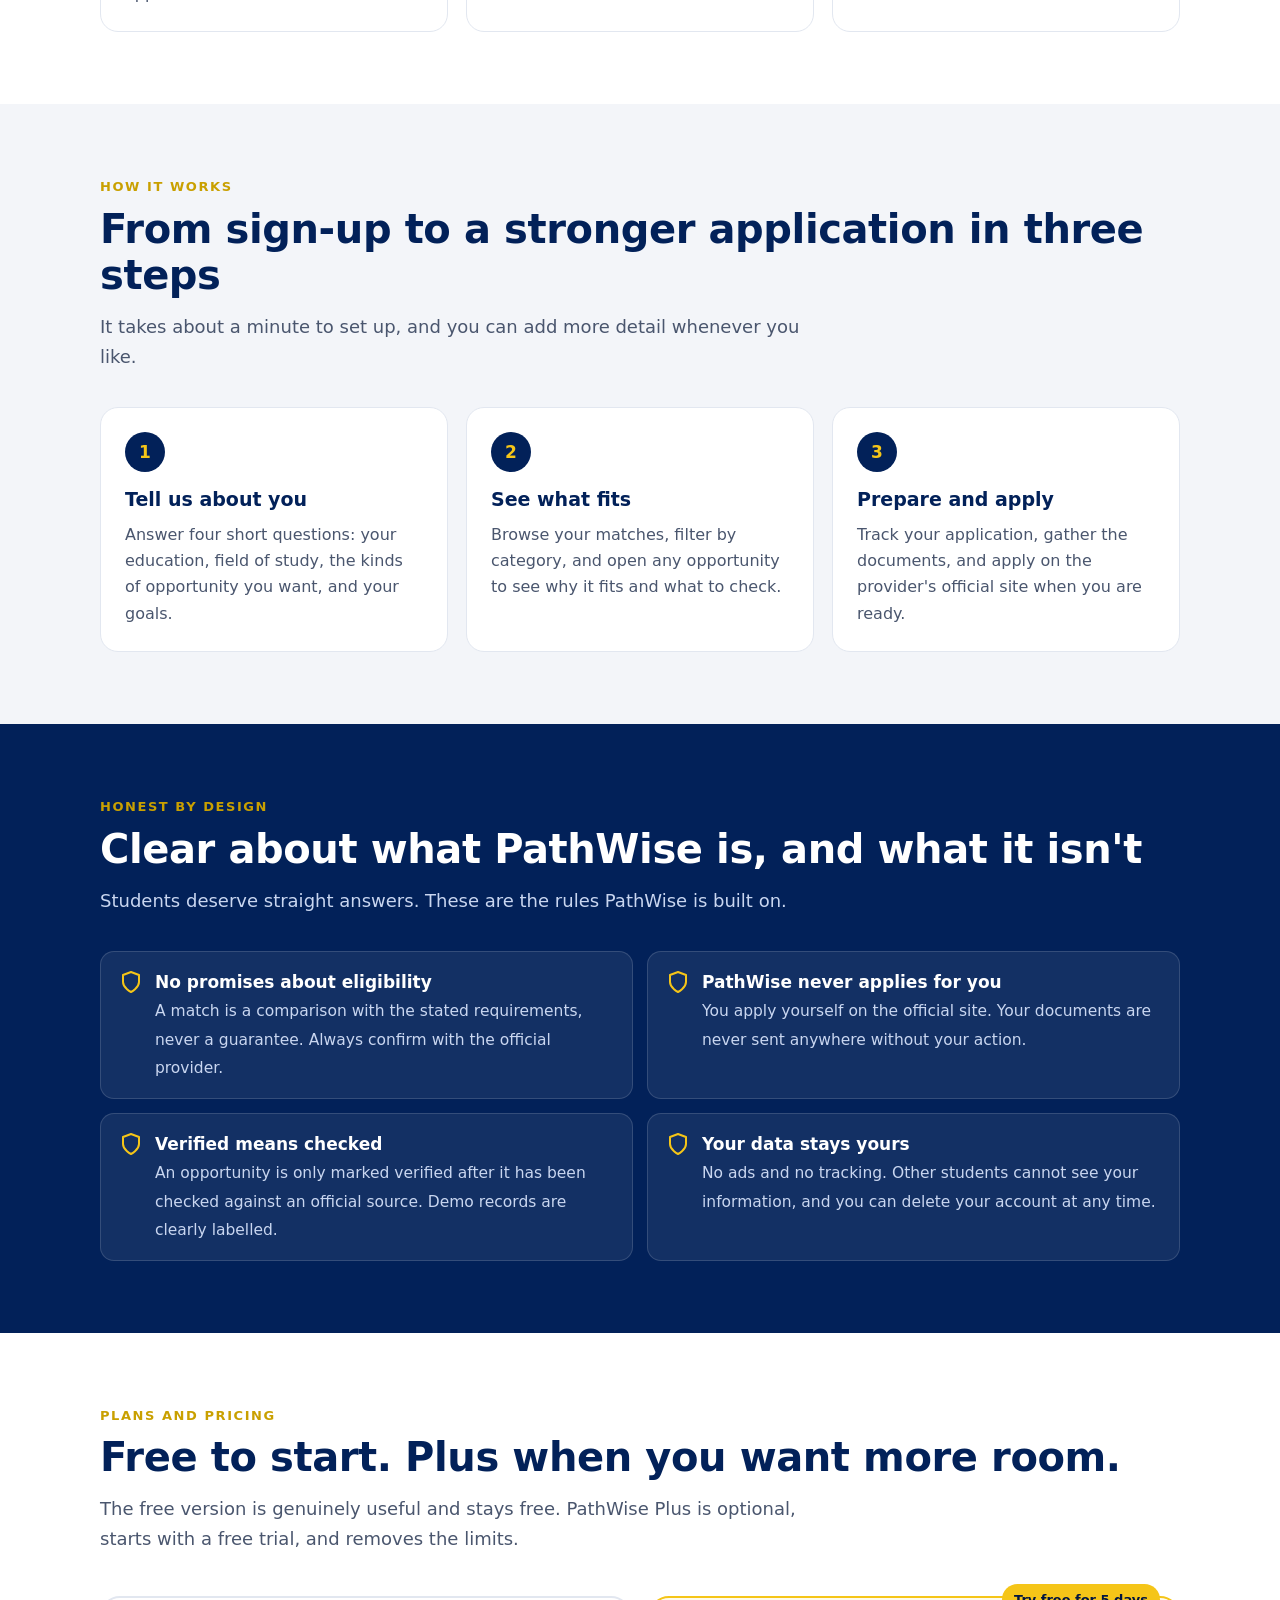
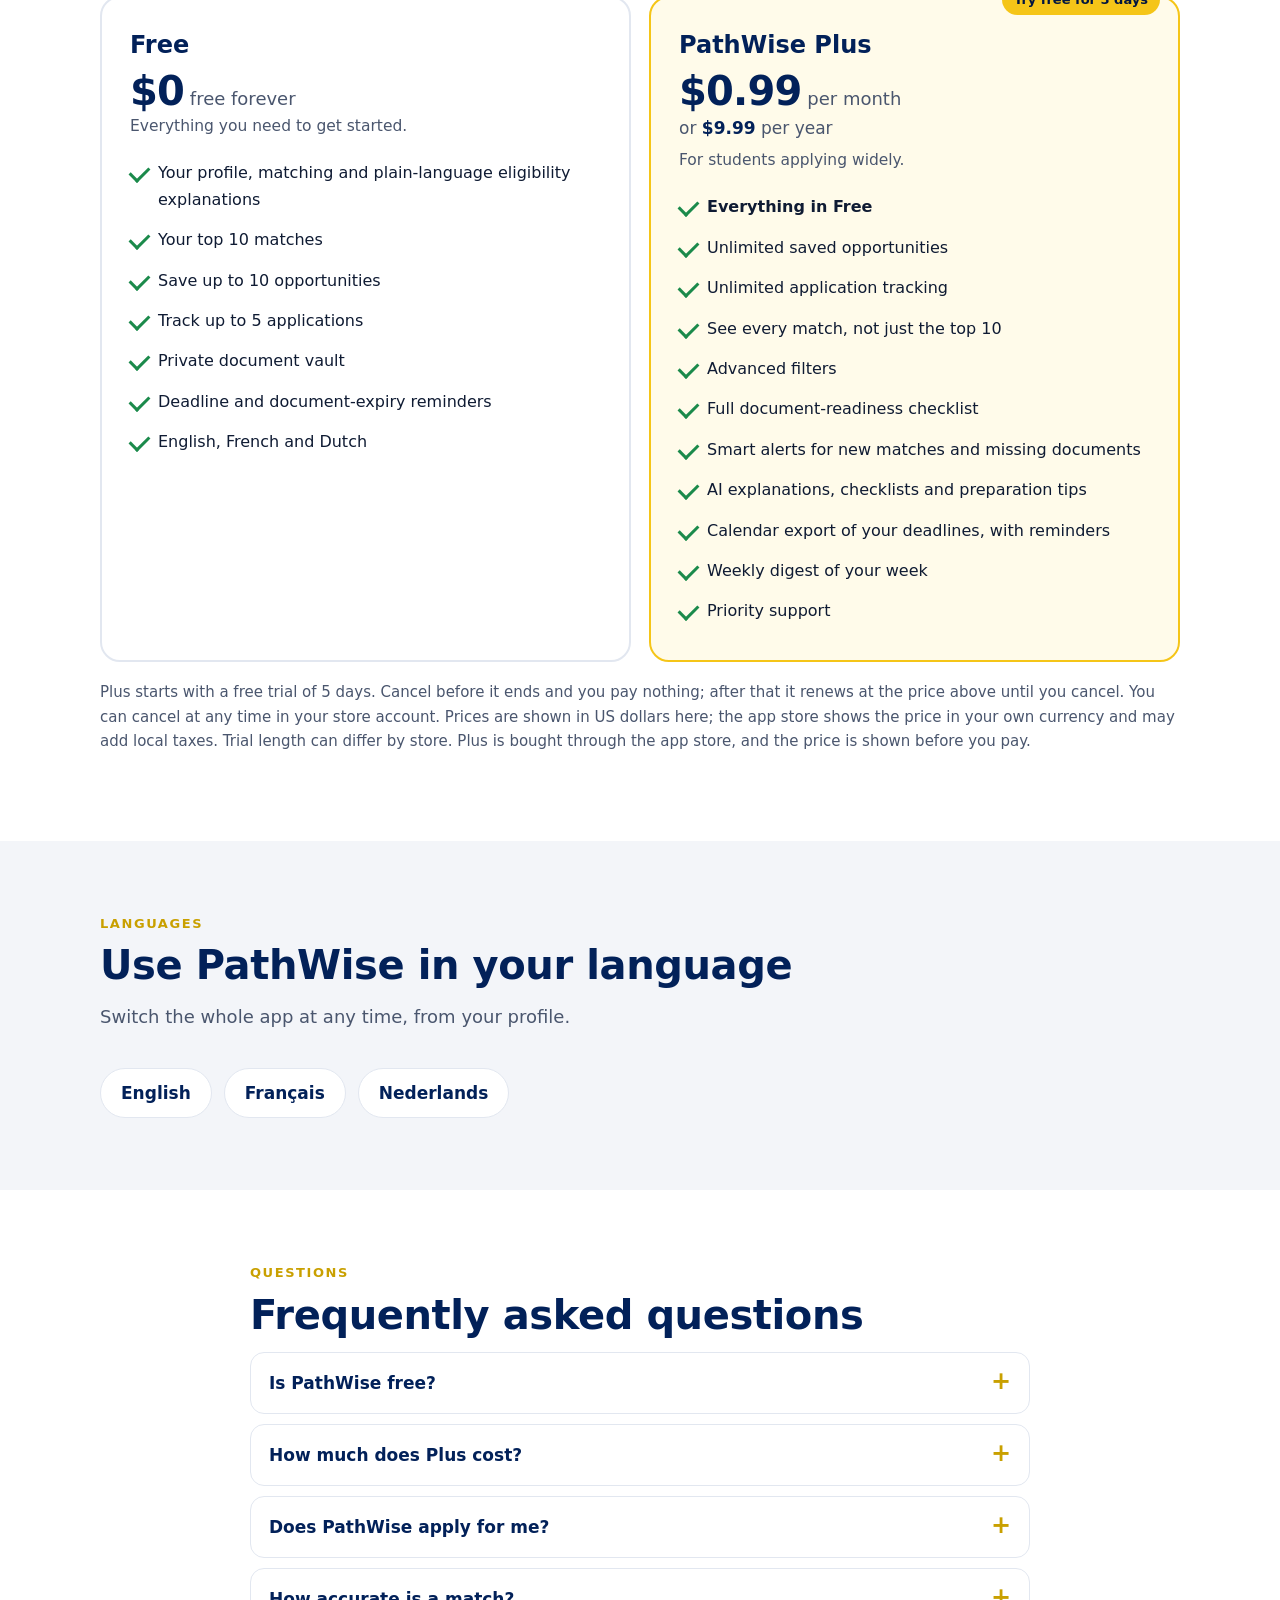
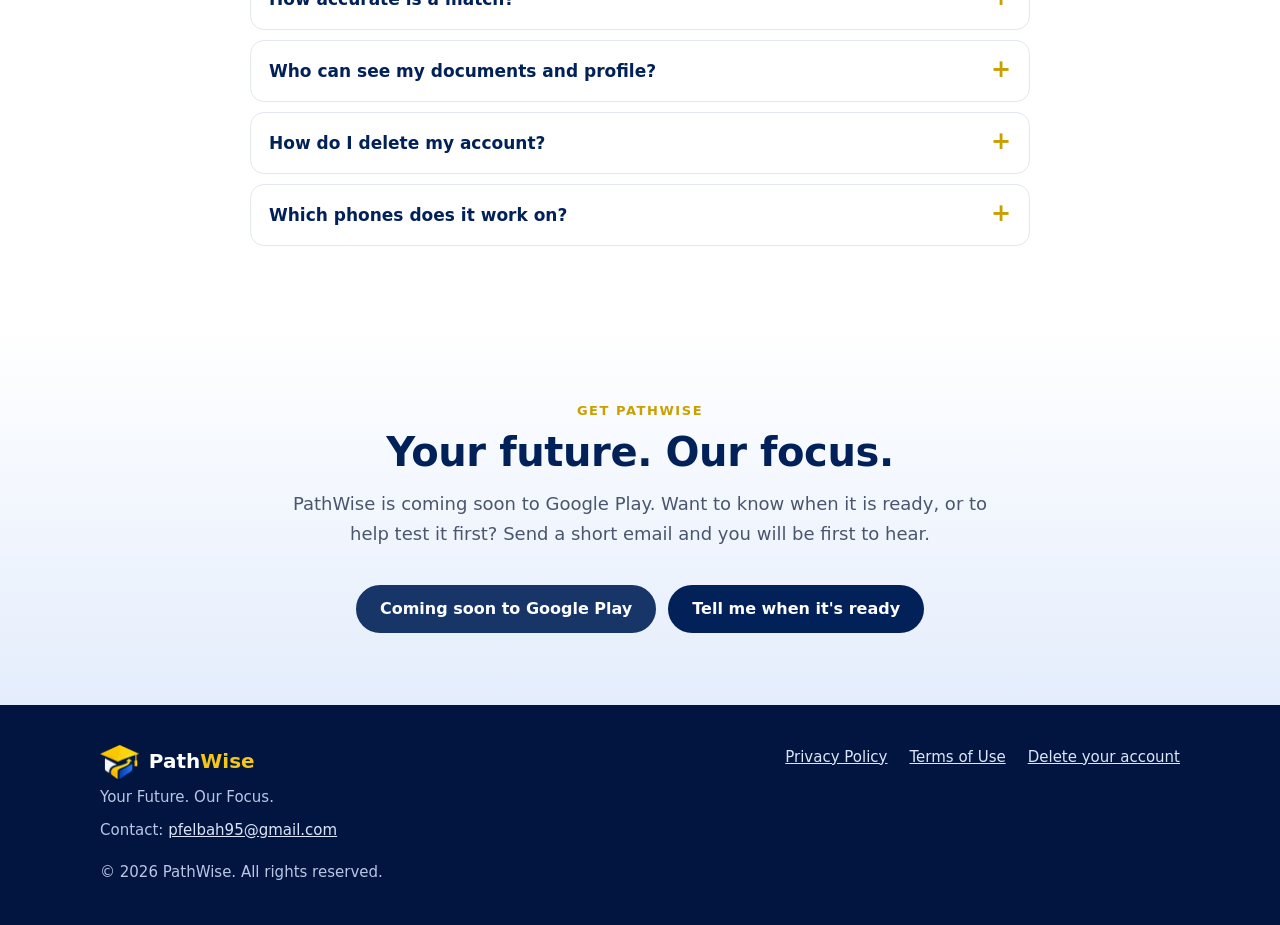
==== commit 02c02619: "Mention student accommodation" ====
--- a/index.html
+++ b/index.html
@@ -11,7 +11,7 @@
 <link rel="canonical" href="https://felbah95.github.io/pathwise-legal/">
 <meta property="og:type" content="website">
 <meta property="og:title" content="PathWise: opportunities that fit you">
-<meta property="og:description" content="Find scholarships, internships and more that fit your profile. Track applications, organise documents and never miss a deadline.">
+<meta property="og:description" content="Find scholarships, internships, student accommodation and more that fit your profile. Track applications, organise documents and never miss a deadline.">
 <meta property="og:image" content="https://felbah95.github.io/pathwise-legal/img/og.jpg">
 <meta property="og:url" content="https://felbah95.github.io/pathwise-legal/">
 <meta name="twitter:card" content="summary_large_image">
@@ -39,7 +39,7 @@
     <div>
       <p class="eyebrow" style="color:var(--gold)">For students</p>
       <h1>Your future<br><em>starts here.</em></h1>
-      <p class="lead">Discover scholarships, internships, research opportunities and more, matched to your education, interests and goals. Understand the requirements. Keep every application and document in one place.</p>
+      <p class="lead">Discover scholarships, internships, research opportunities, student accommodation and more, matched to your education, interests and goals. Understand the requirements. Keep every application and document in one place.</p>
       <div class="cta">
         <a class="pill gold" href="#get">Get the app</a>
         <a class="pill ghost" href="#features">See what it does</a>
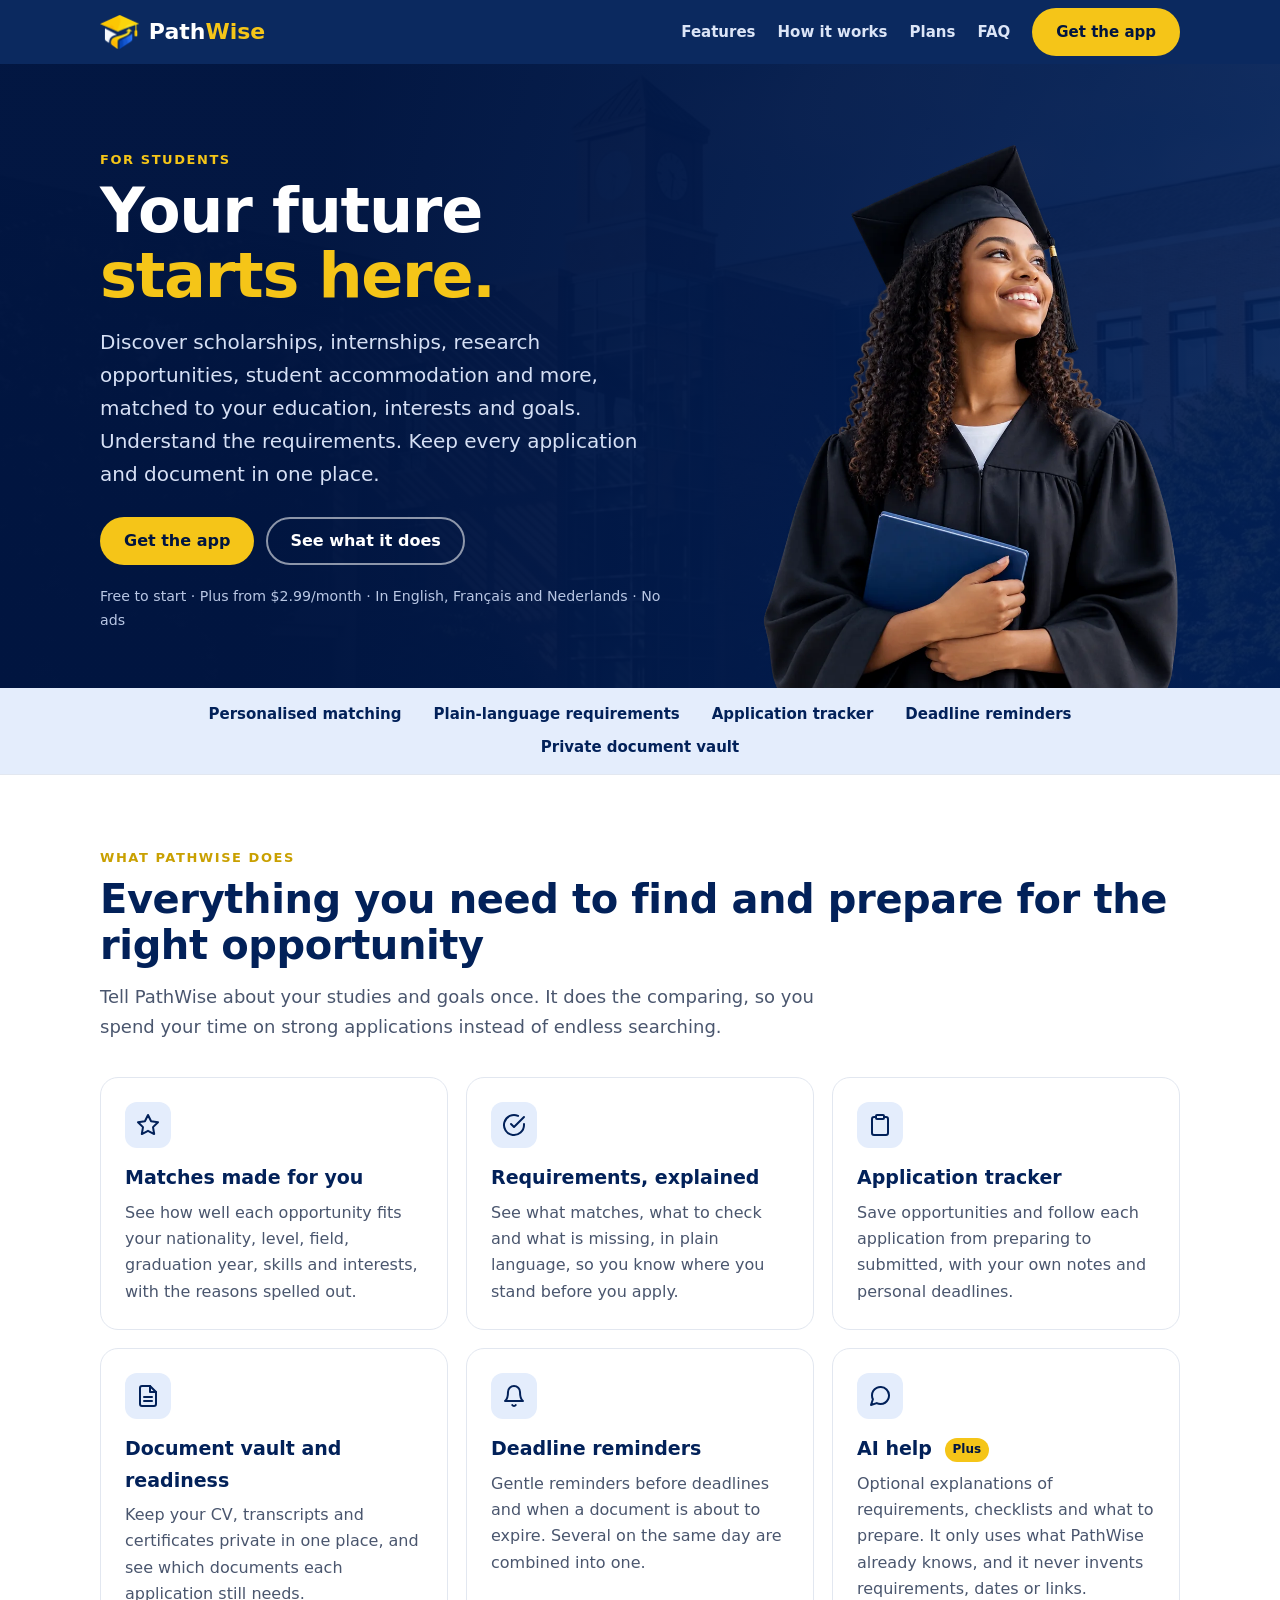
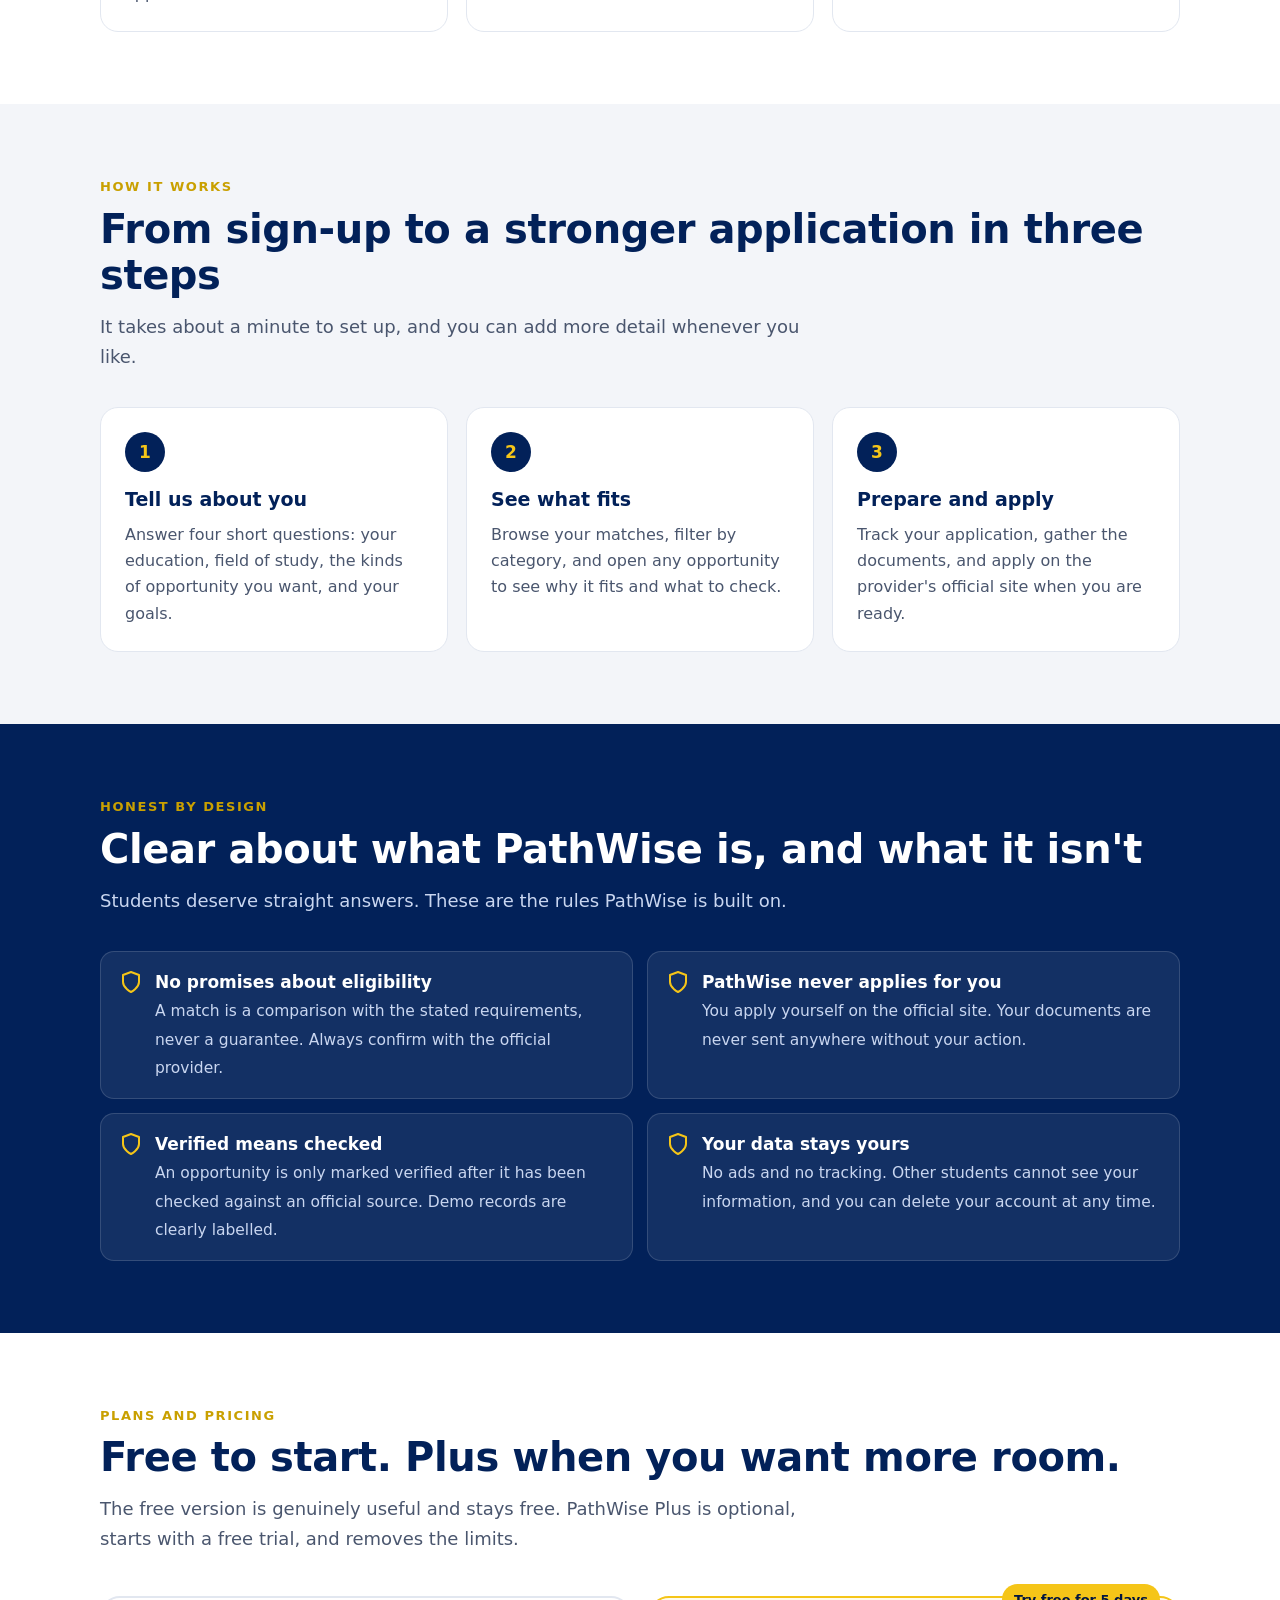
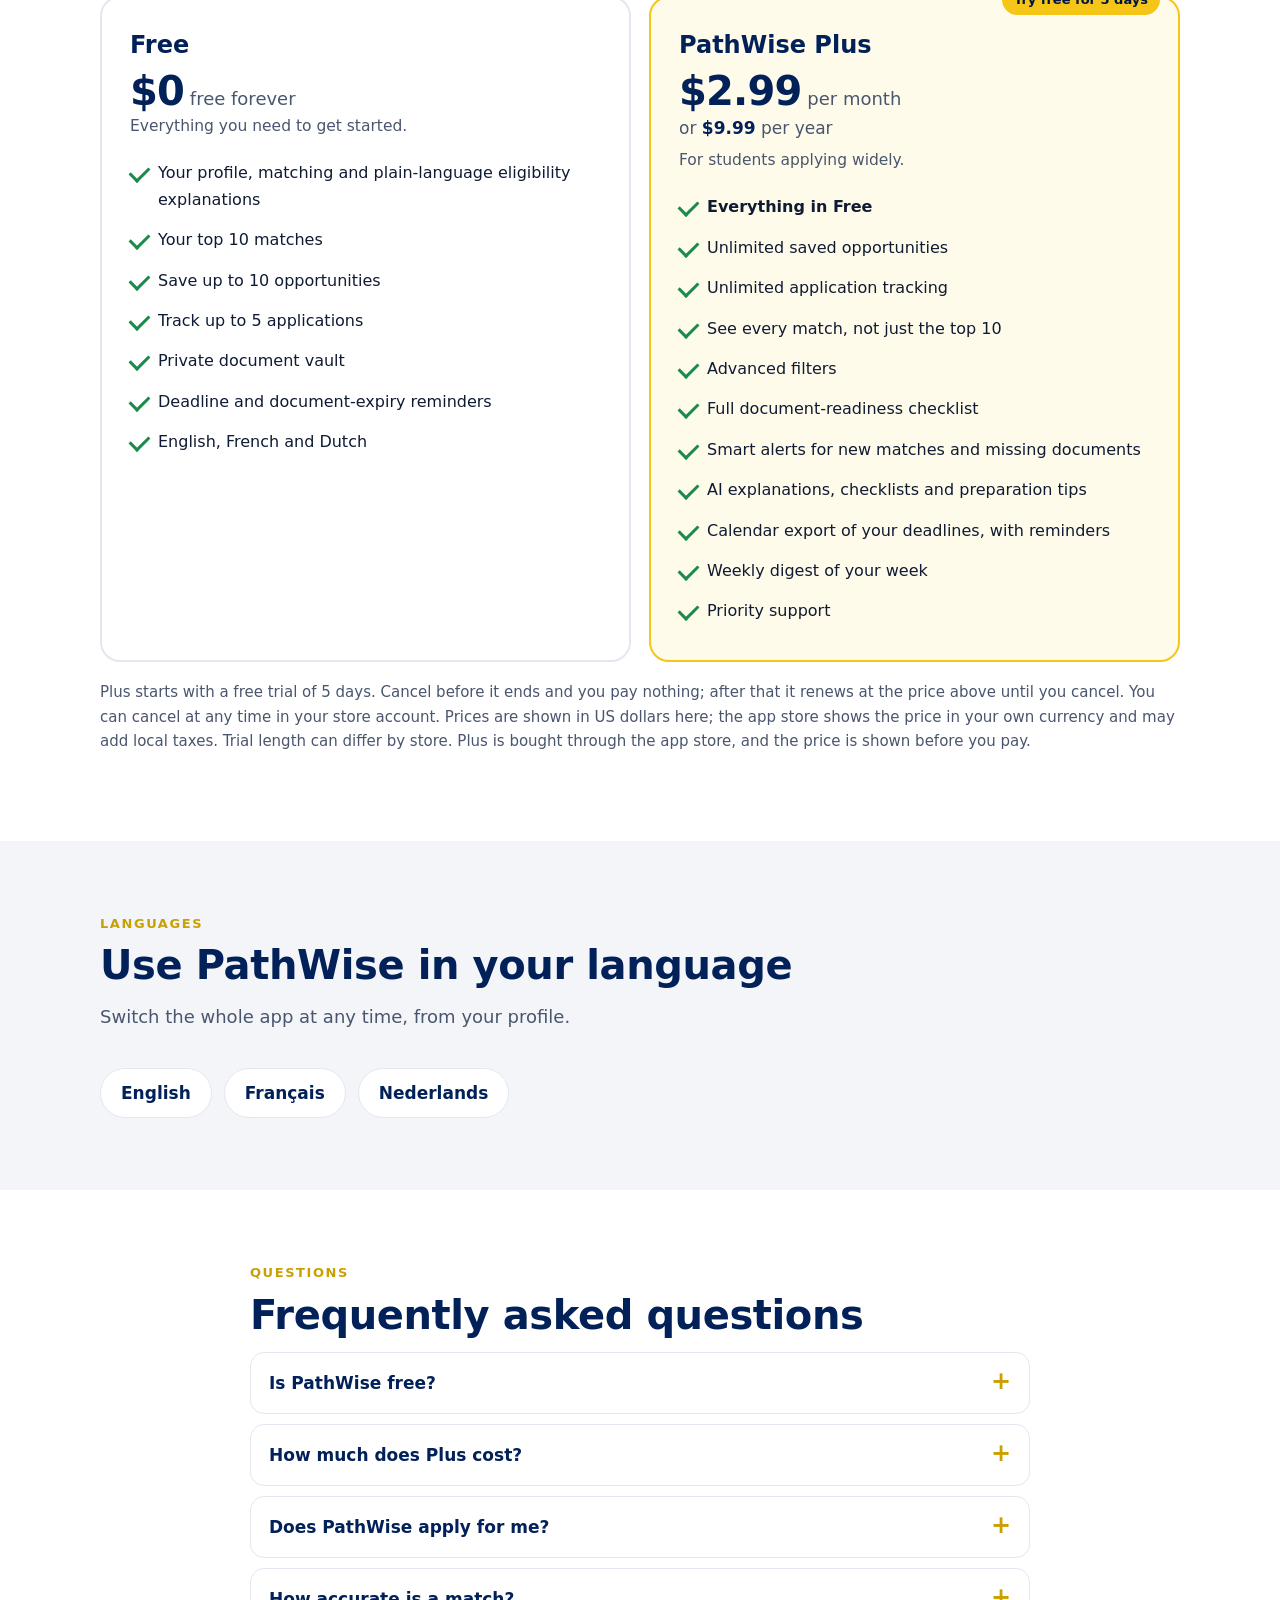
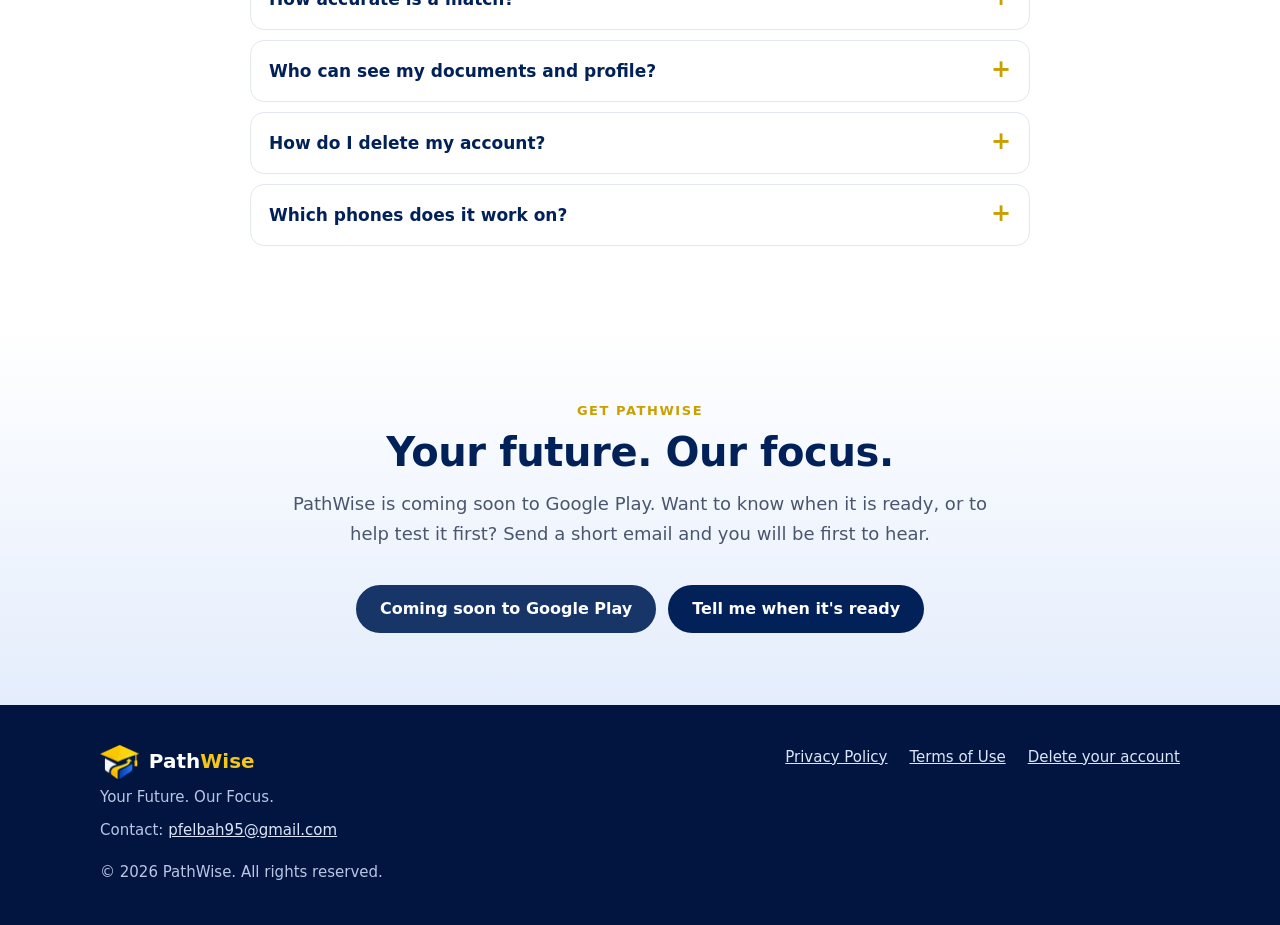
==== commit e96a30fb: "Plus monthly price $2.99" ====
--- a/index.html
+++ b/index.html
@@ -44,7 +44,7 @@
         <a class="pill gold" href="#get">Get the app</a>
         <a class="pill ghost" href="#features">See what it does</a>
       </div>
-      <small>Free to start &middot; Plus from $0.99/month &middot; In English, Fran&ccedil;ais and Nederlands &middot; No ads</small>
+      <small>Free to start &middot; Plus from $2.99/month &middot; In English, Fran&ccedil;ais and Nederlands &middot; No ads</small>
     </div>
     <figure>
       <img src="img/graduate.webp" alt="A smiling graduate in a gown holding a diploma folder" width="420" height="560">
@@ -124,7 +124,7 @@
           <li>English, French and Dutch</li>
         </ul></div>
       <div class="plan plus"><span class="ribbon">Try free for 5 days</span><h3>PathWise Plus</h3>
-        <p class="price"><strong>$0.99</strong> <span>per month</span></p>
+        <p class="price"><strong>$2.99</strong> <span>per month</span></p>
         <p class="price2">or <strong>$9.99</strong> per year</p>
         <p class="what">For students applying widely.</p>
         <ul>
@@ -159,7 +159,7 @@
     <p class="eyebrow">Questions</p>
     <h2>Frequently asked questions</h2>
     <details><summary>Is PathWise free?</summary><p>Yes. You can create an account, get matches, track applications and keep documents for free, and that never expires. PathWise Plus is an optional subscription that removes the limits.</p></details>
-    <details><summary>How much does Plus cost?</summary><p>$0.99 per month, or $9.99 per year. It starts with a free trial of 5 days, and you can cancel before it ends to pay nothing. The app store shows the price in your own currency before you pay.</p></details>
+    <details><summary>How much does Plus cost?</summary><p>$2.99 per month, or $9.99 per year. It starts with a free trial of 5 days, and you can cancel before it ends to pay nothing. The app store shows the price in your own currency before you pay.</p></details>
     <details><summary>Does PathWise apply for me?</summary><p>No. PathWise never submits an application or sends your documents anywhere. The Start Application button opens the provider's official page, and you apply there yourself.</p></details>
     <details><summary>How accurate is a match?</summary><p>A match compares your profile with the requirements an opportunity states, and explains each part. It is a guide, not a guarantee of eligibility, so always confirm the final requirements with the official provider.</p></details>
     <details><summary>Who can see my documents and profile?</summary><p>Only you. Documents are stored privately, and other students cannot see your information. Read the <a href="privacy.html">privacy policy</a> for the details.</p></details>
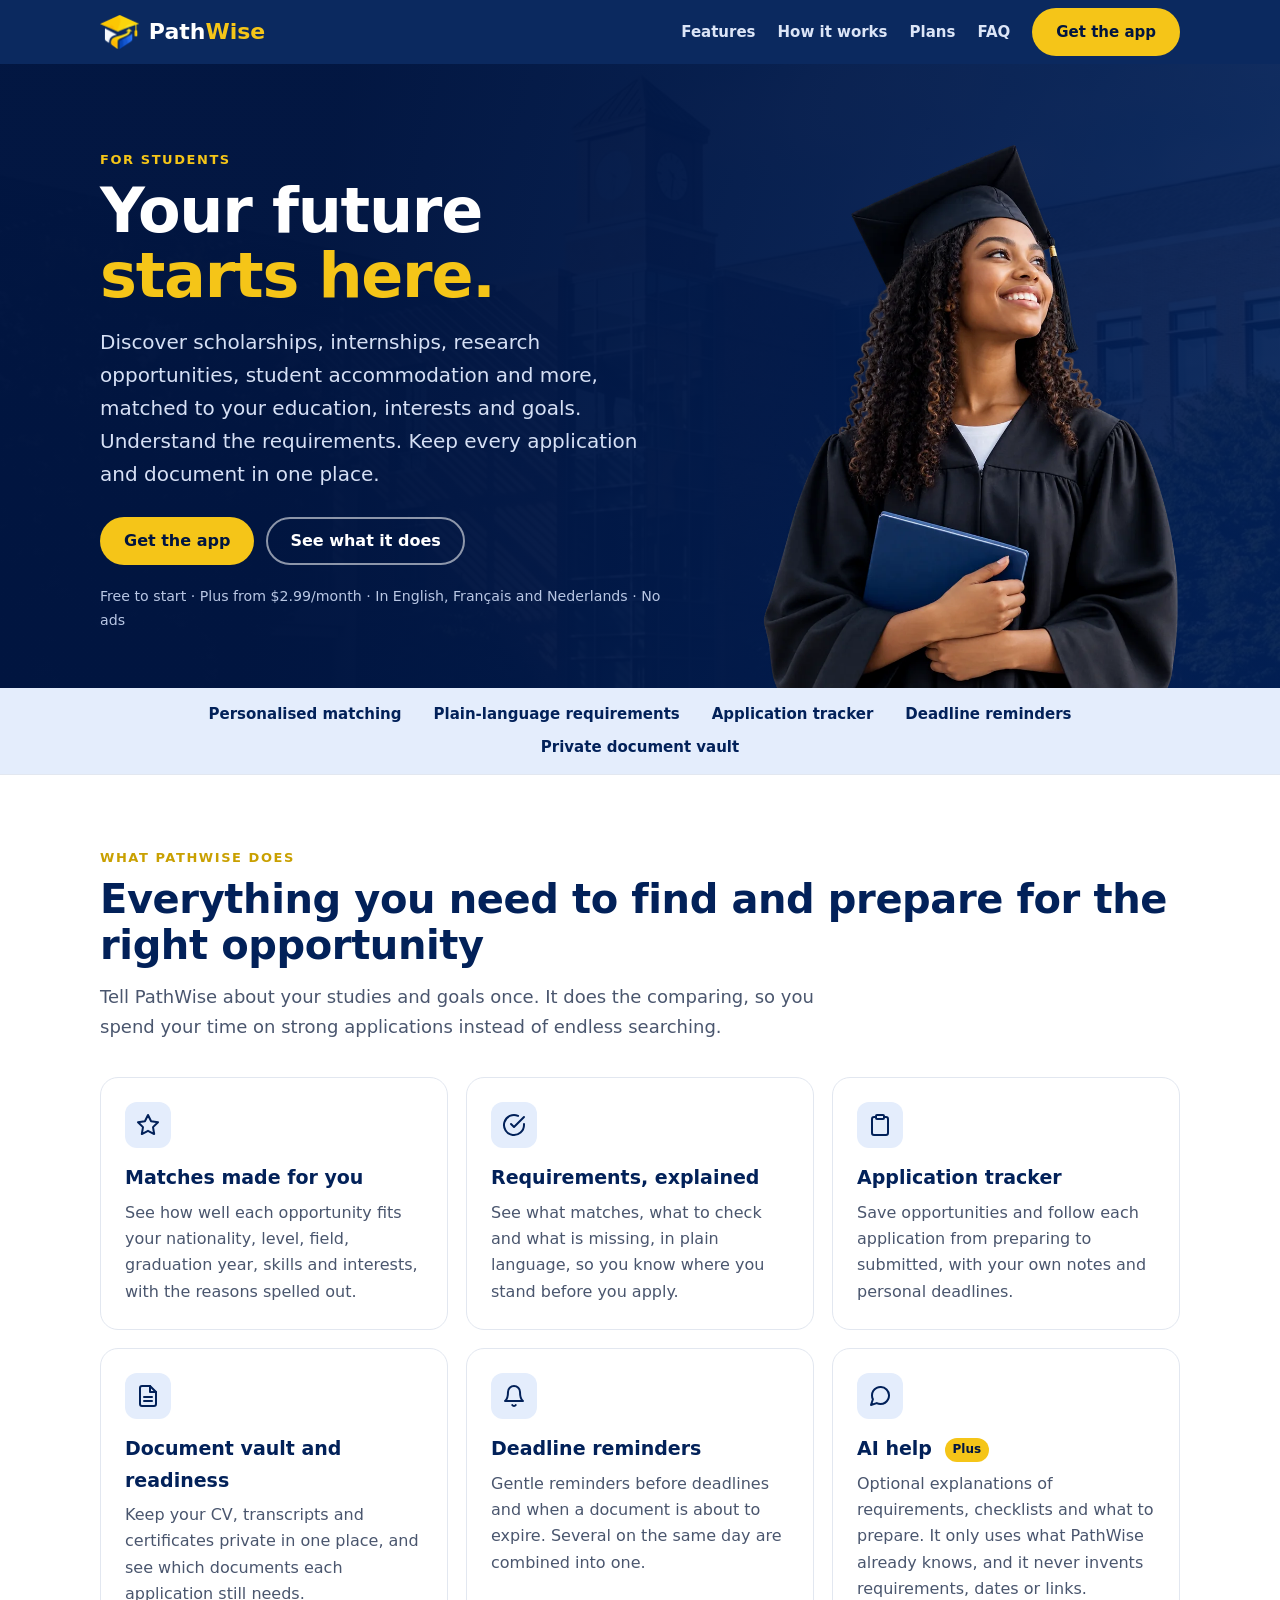
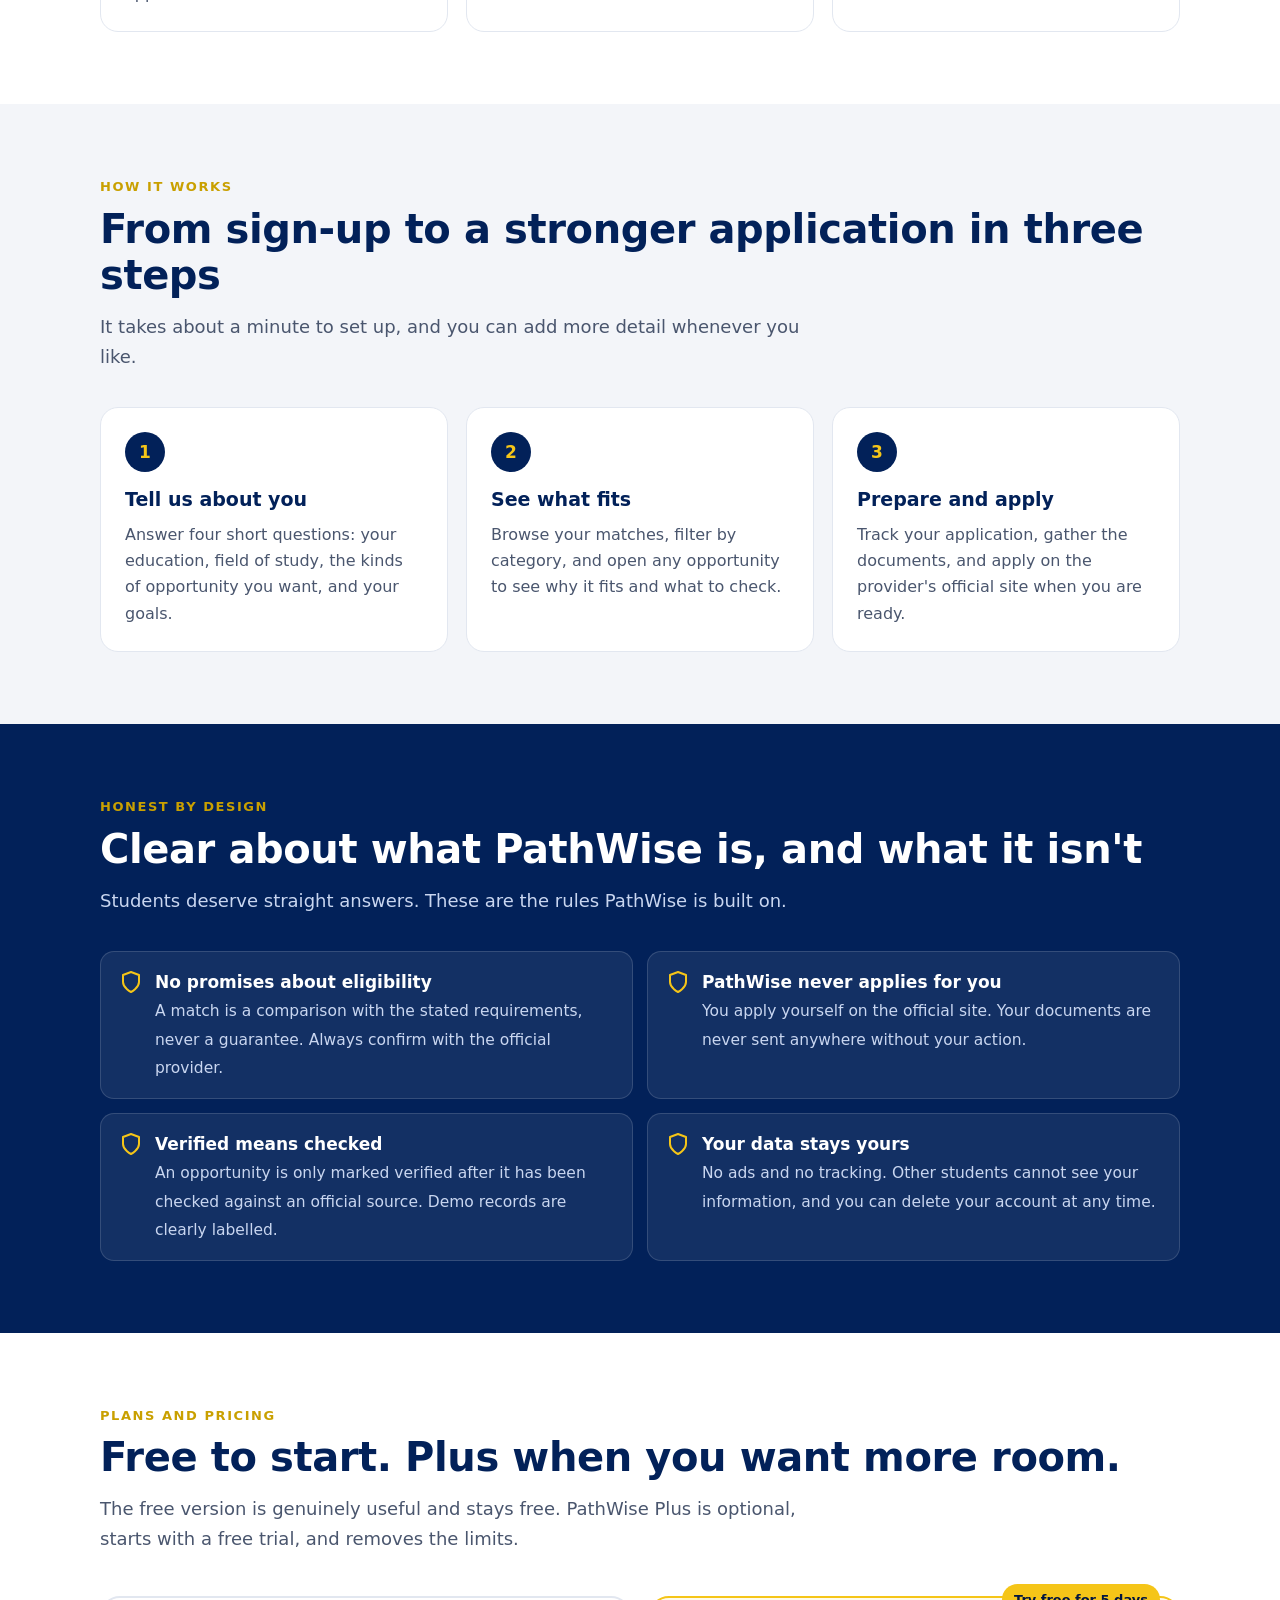
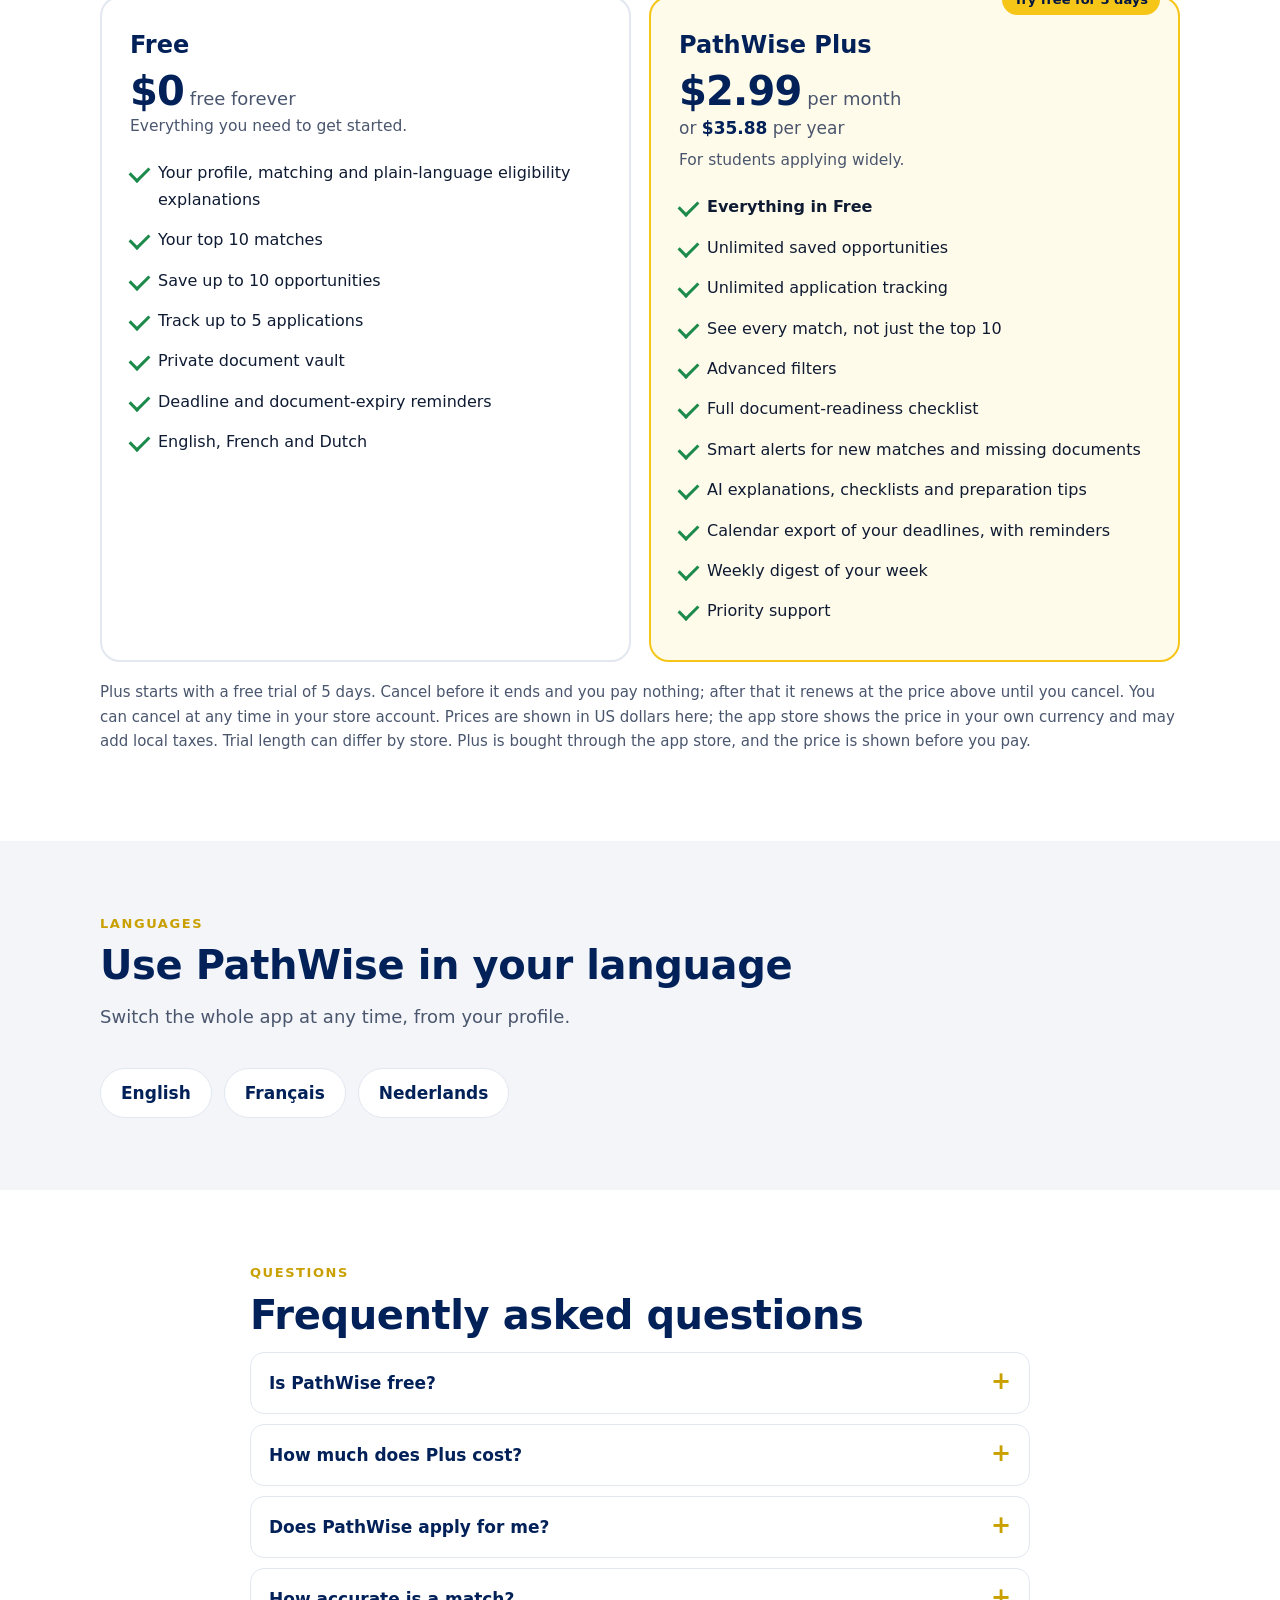
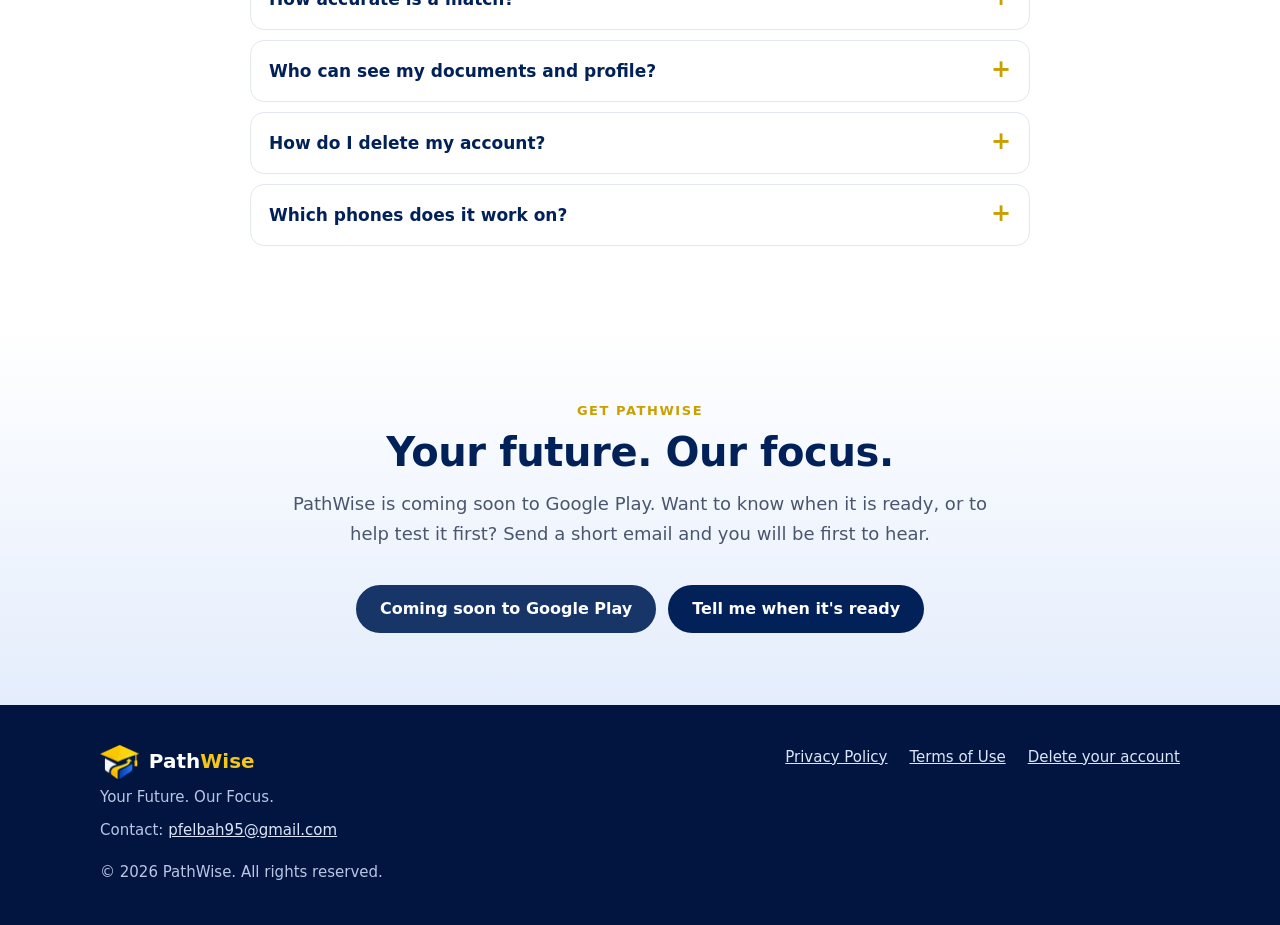
==== commit a4ac21dc: "Plus yearly price 35.88" ====
--- a/index.html
+++ b/index.html
@@ -125,7 +125,7 @@
         </ul></div>
       <div class="plan plus"><span class="ribbon">Try free for 5 days</span><h3>PathWise Plus</h3>
         <p class="price"><strong>$2.99</strong> <span>per month</span></p>
-        <p class="price2">or <strong>$9.99</strong> per year</p>
+        <p class="price2">or <strong>$35.88</strong> per year</p>
         <p class="what">For students applying widely.</p>
         <ul>
           <li><strong>Everything in Free</strong></li>
@@ -159,7 +159,7 @@
     <p class="eyebrow">Questions</p>
     <h2>Frequently asked questions</h2>
     <details><summary>Is PathWise free?</summary><p>Yes. You can create an account, get matches, track applications and keep documents for free, and that never expires. PathWise Plus is an optional subscription that removes the limits.</p></details>
-    <details><summary>How much does Plus cost?</summary><p>$2.99 per month, or $9.99 per year. It starts with a free trial of 5 days, and you can cancel before it ends to pay nothing. The app store shows the price in your own currency before you pay.</p></details>
+    <details><summary>How much does Plus cost?</summary><p>$2.99 per month, or $35.88 per year. It starts with a free trial of 5 days, and you can cancel before it ends to pay nothing. The app store shows the price in your own currency before you pay.</p></details>
     <details><summary>Does PathWise apply for me?</summary><p>No. PathWise never submits an application or sends your documents anywhere. The Start Application button opens the provider's official page, and you apply there yourself.</p></details>
     <details><summary>How accurate is a match?</summary><p>A match compares your profile with the requirements an opportunity states, and explains each part. It is a guide, not a guarantee of eligibility, so always confirm the final requirements with the official provider.</p></details>
     <details><summary>Who can see my documents and profile?</summary><p>Only you. Documents are stored privately, and other students cannot see your information. Read the <a href="privacy.html">privacy policy</a> for the details.</p></details>
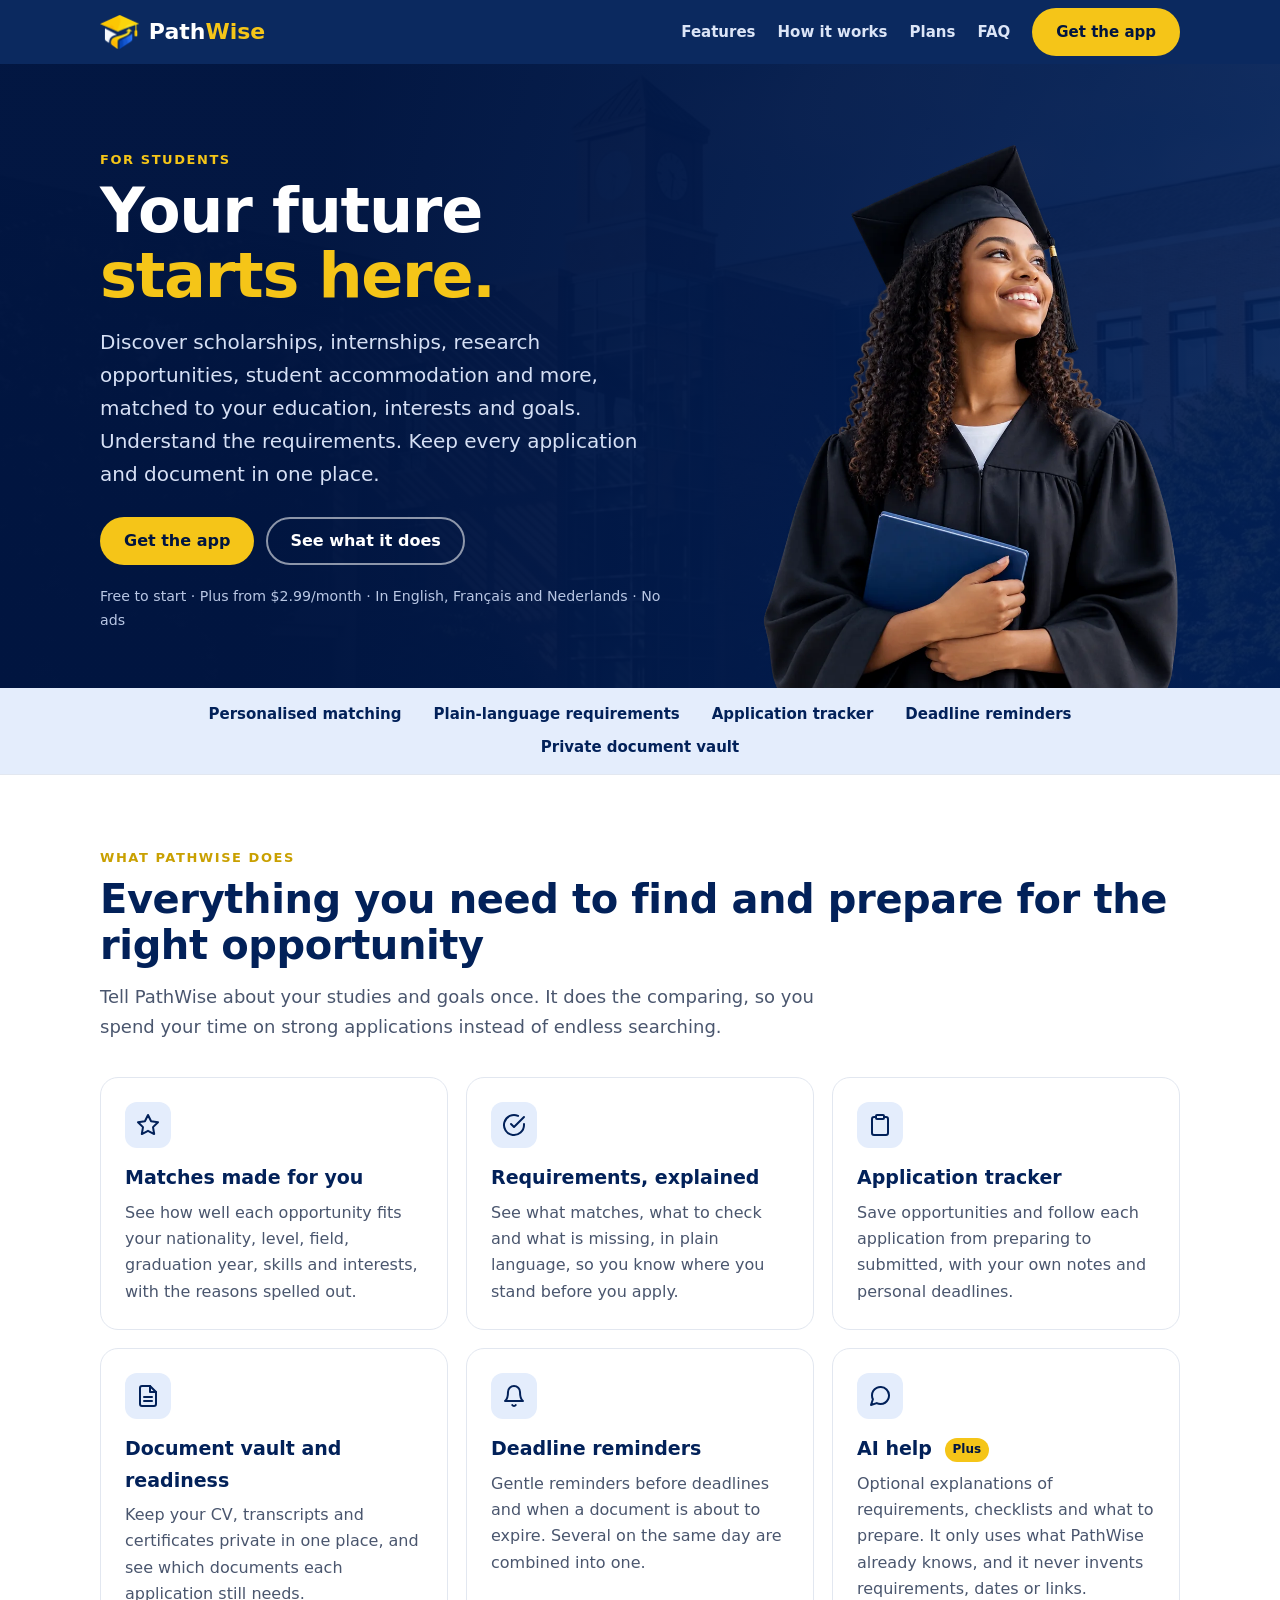
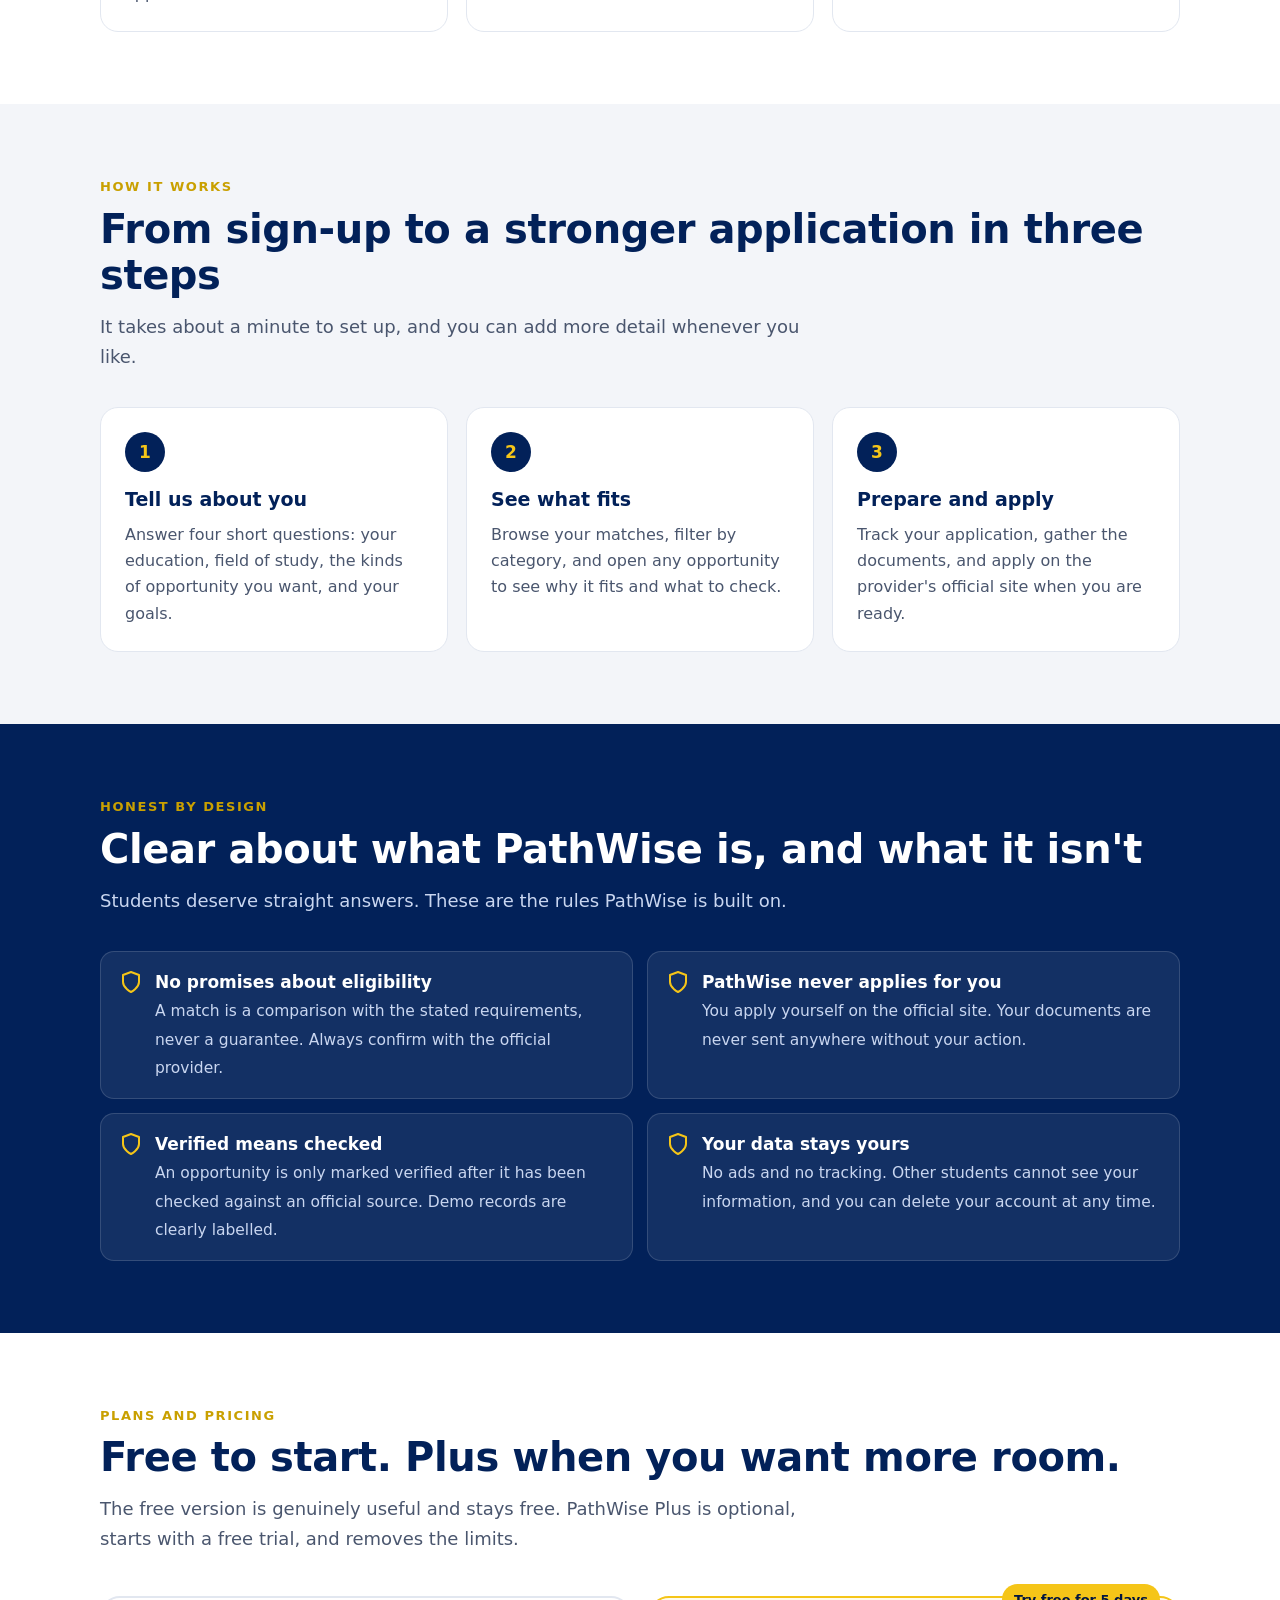
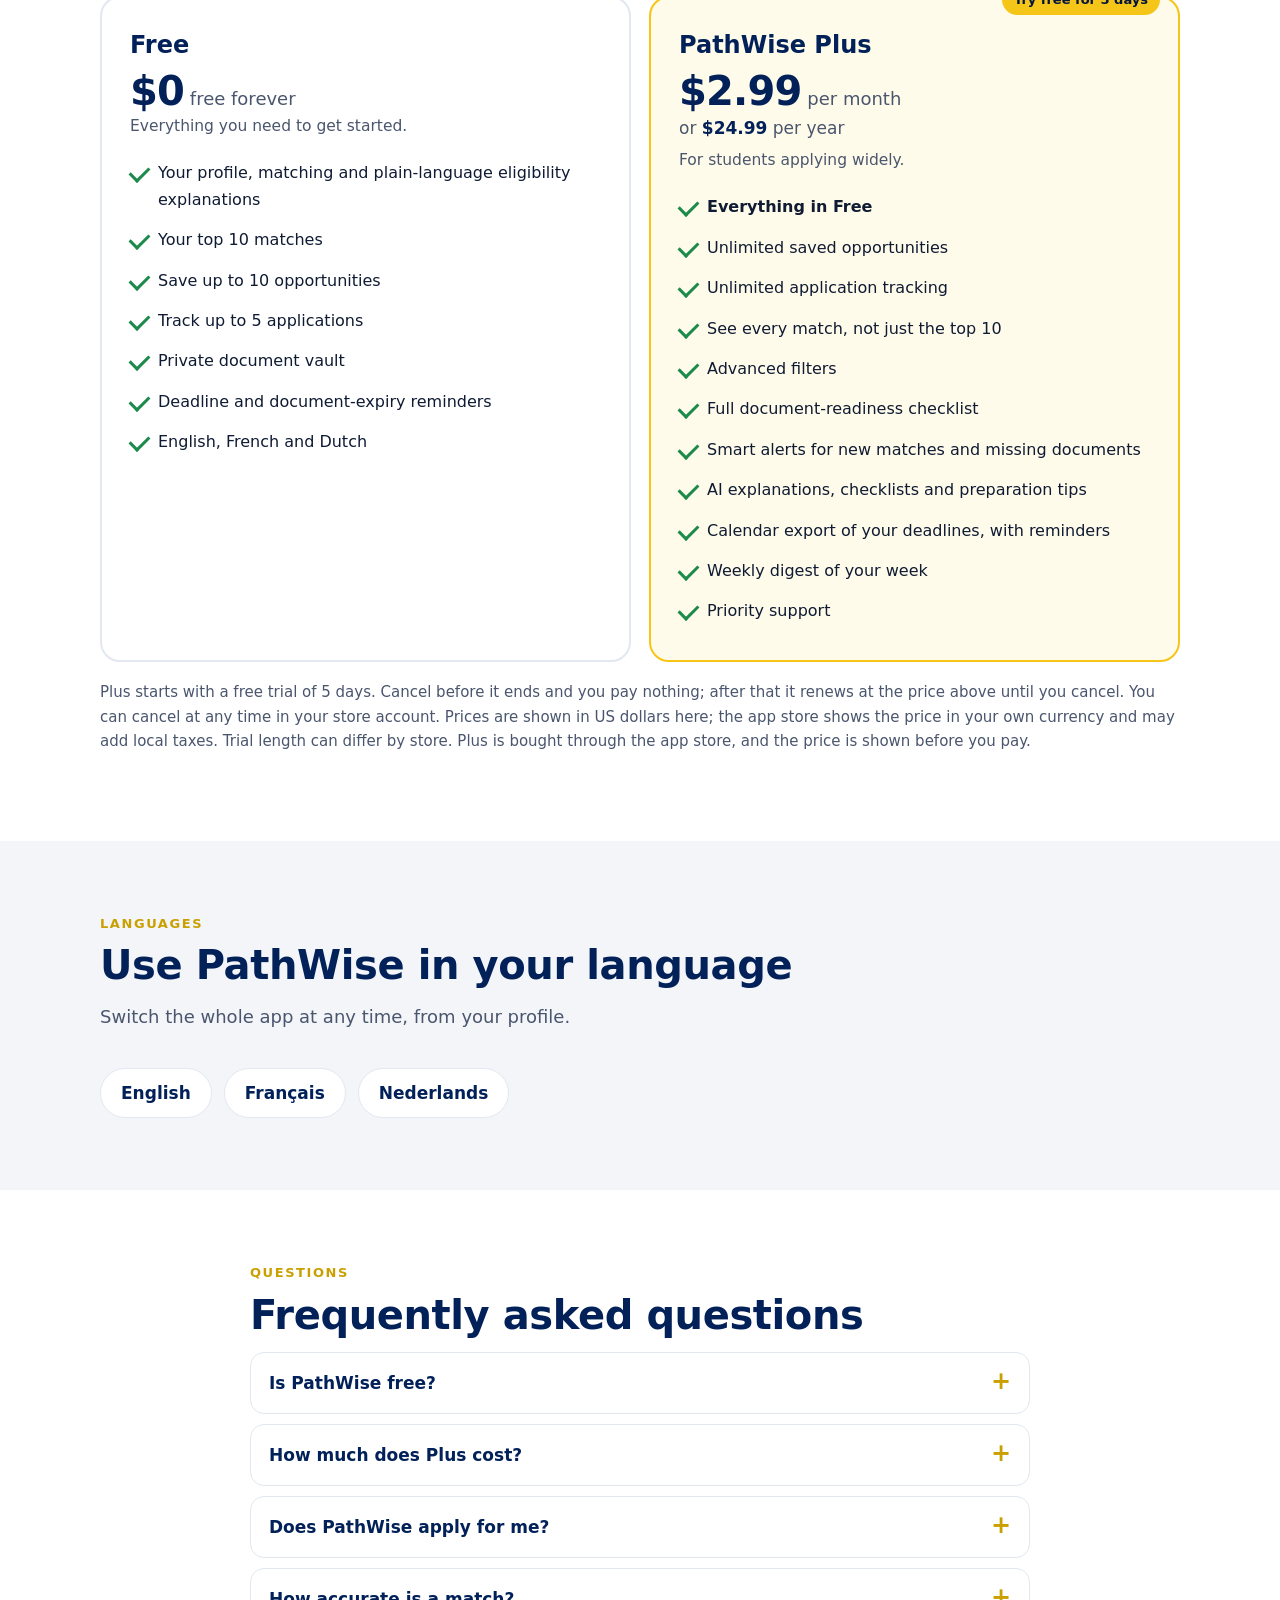
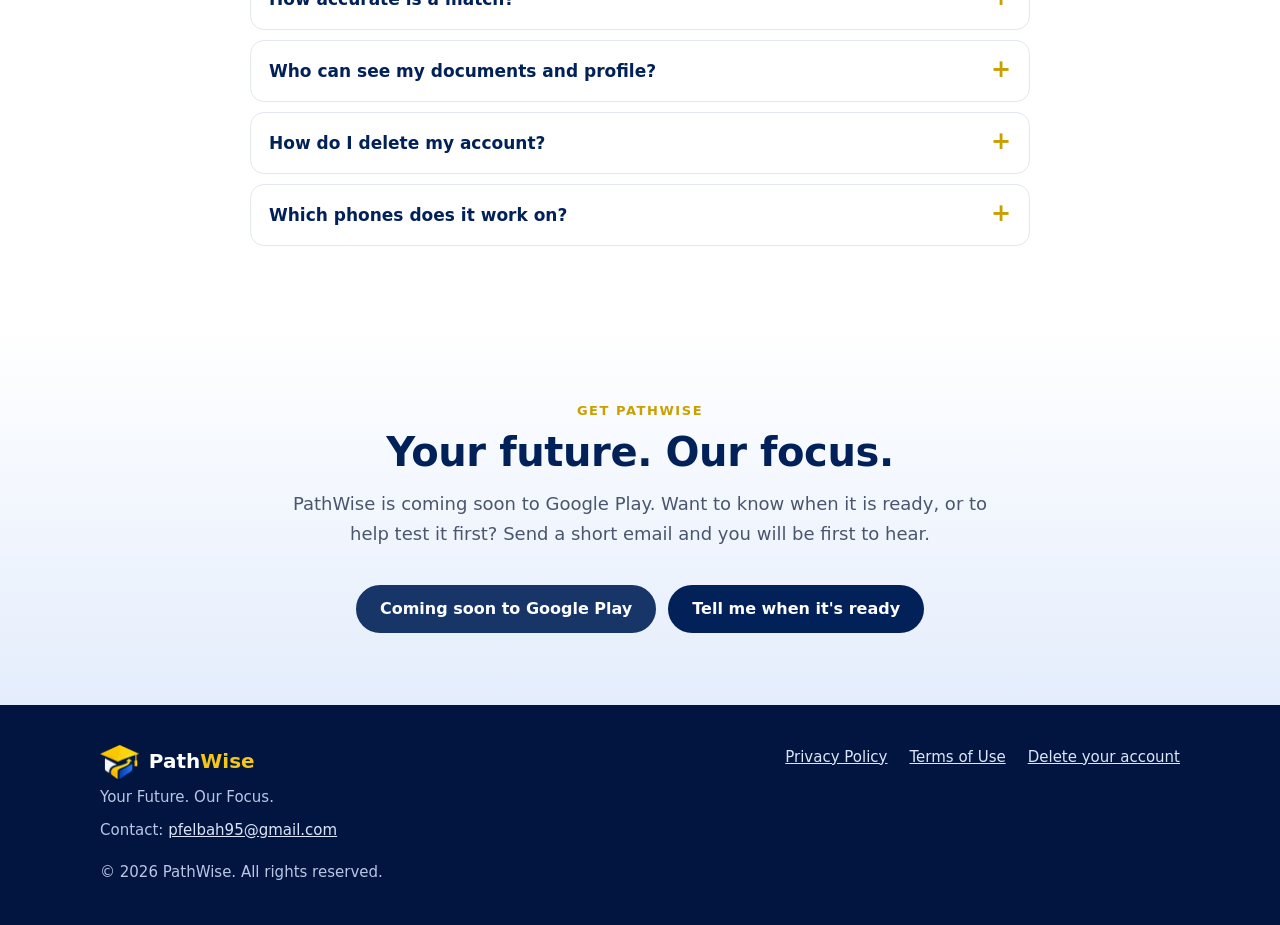
==== commit 65ab765c: "Plus yearly price 24.99" ====
--- a/index.html
+++ b/index.html
@@ -125,7 +125,7 @@
         </ul></div>
       <div class="plan plus"><span class="ribbon">Try free for 5 days</span><h3>PathWise Plus</h3>
         <p class="price"><strong>$2.99</strong> <span>per month</span></p>
-        <p class="price2">or <strong>$35.88</strong> per year</p>
+        <p class="price2">or <strong>$24.99</strong> per year</p>
         <p class="what">For students applying widely.</p>
         <ul>
           <li><strong>Everything in Free</strong></li>
@@ -159,7 +159,7 @@
     <p class="eyebrow">Questions</p>
     <h2>Frequently asked questions</h2>
     <details><summary>Is PathWise free?</summary><p>Yes. You can create an account, get matches, track applications and keep documents for free, and that never expires. PathWise Plus is an optional subscription that removes the limits.</p></details>
-    <details><summary>How much does Plus cost?</summary><p>$2.99 per month, or $35.88 per year. It starts with a free trial of 5 days, and you can cancel before it ends to pay nothing. The app store shows the price in your own currency before you pay.</p></details>
+    <details><summary>How much does Plus cost?</summary><p>$2.99 per month, or $24.99 per year. It starts with a free trial of 5 days, and you can cancel before it ends to pay nothing. The app store shows the price in your own currency before you pay.</p></details>
     <details><summary>Does PathWise apply for me?</summary><p>No. PathWise never submits an application or sends your documents anywhere. The Start Application button opens the provider's official page, and you apply there yourself.</p></details>
     <details><summary>How accurate is a match?</summary><p>A match compares your profile with the requirements an opportunity states, and explains each part. It is a guide, not a guarantee of eligibility, so always confirm the final requirements with the official provider.</p></details>
     <details><summary>Who can see my documents and profile?</summary><p>Only you. Documents are stored privately, and other students cannot see your information. Read the <a href="privacy.html">privacy policy</a> for the details.</p></details>
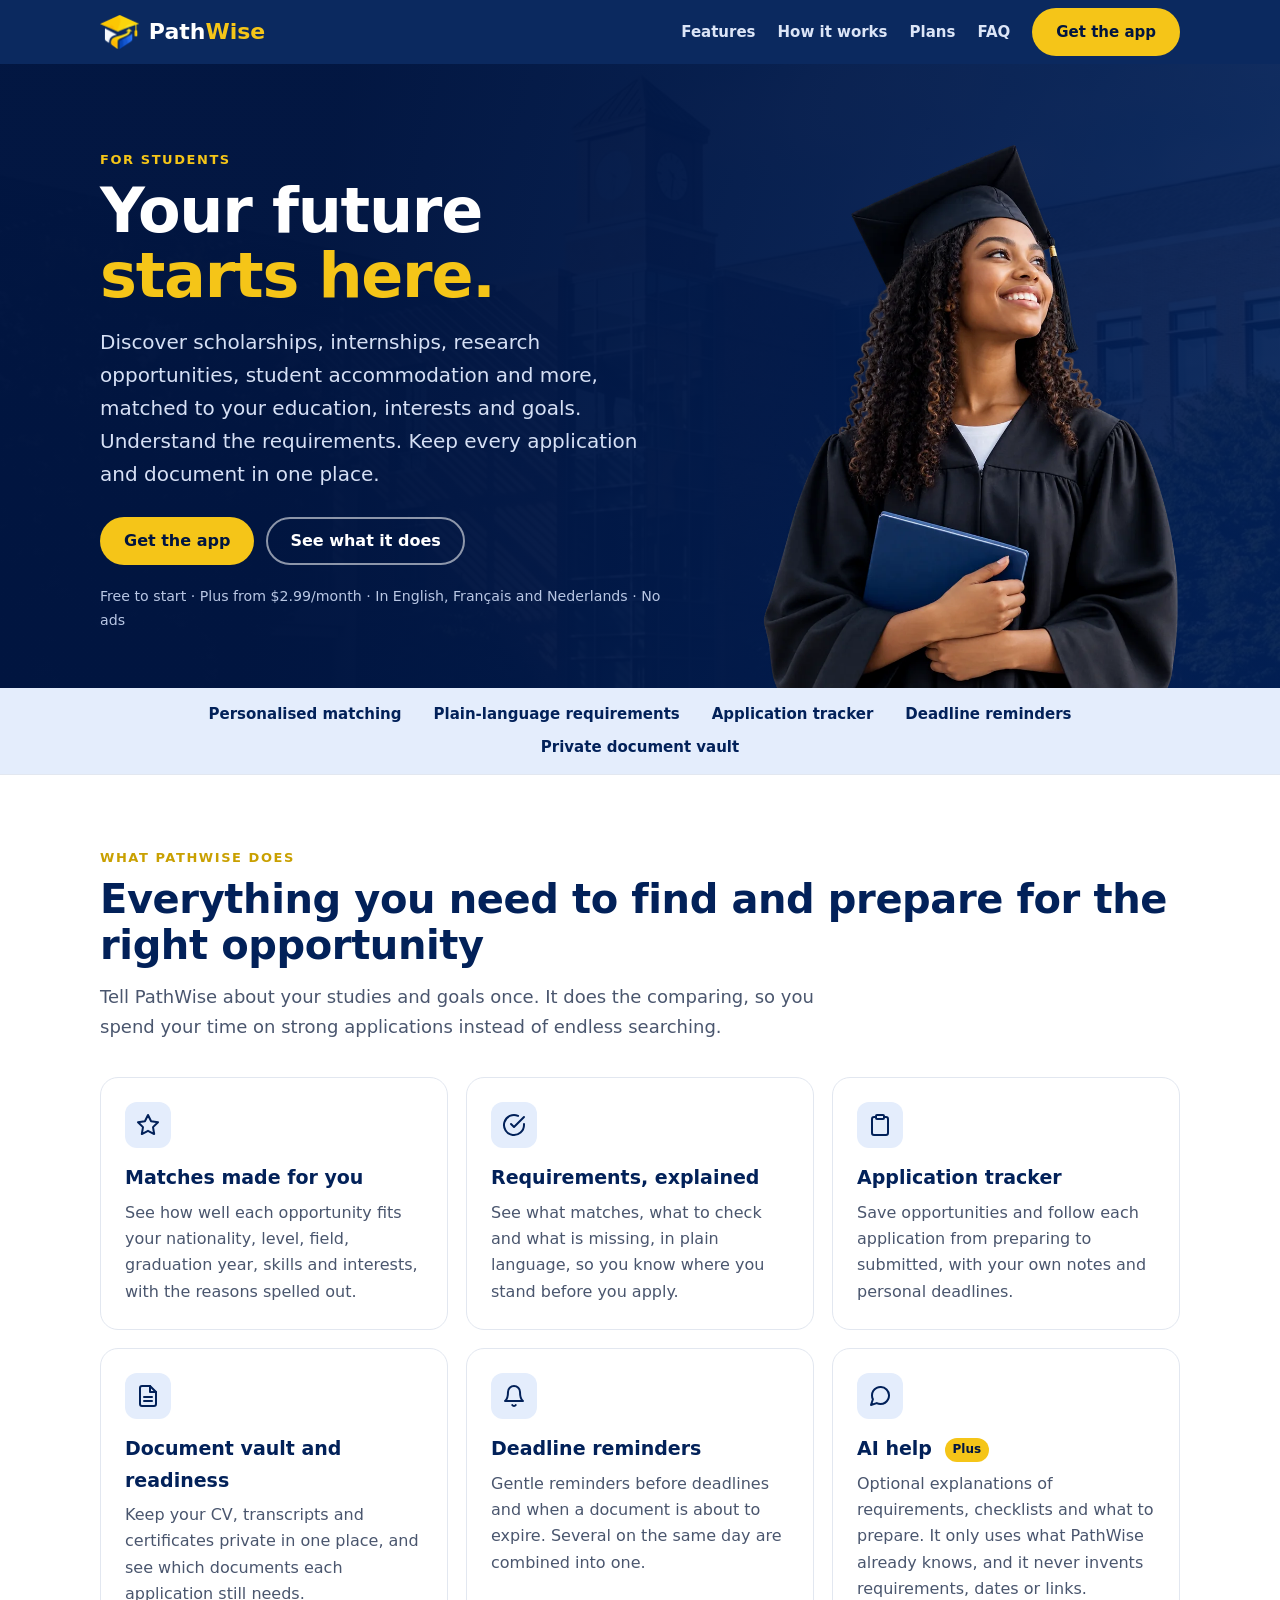
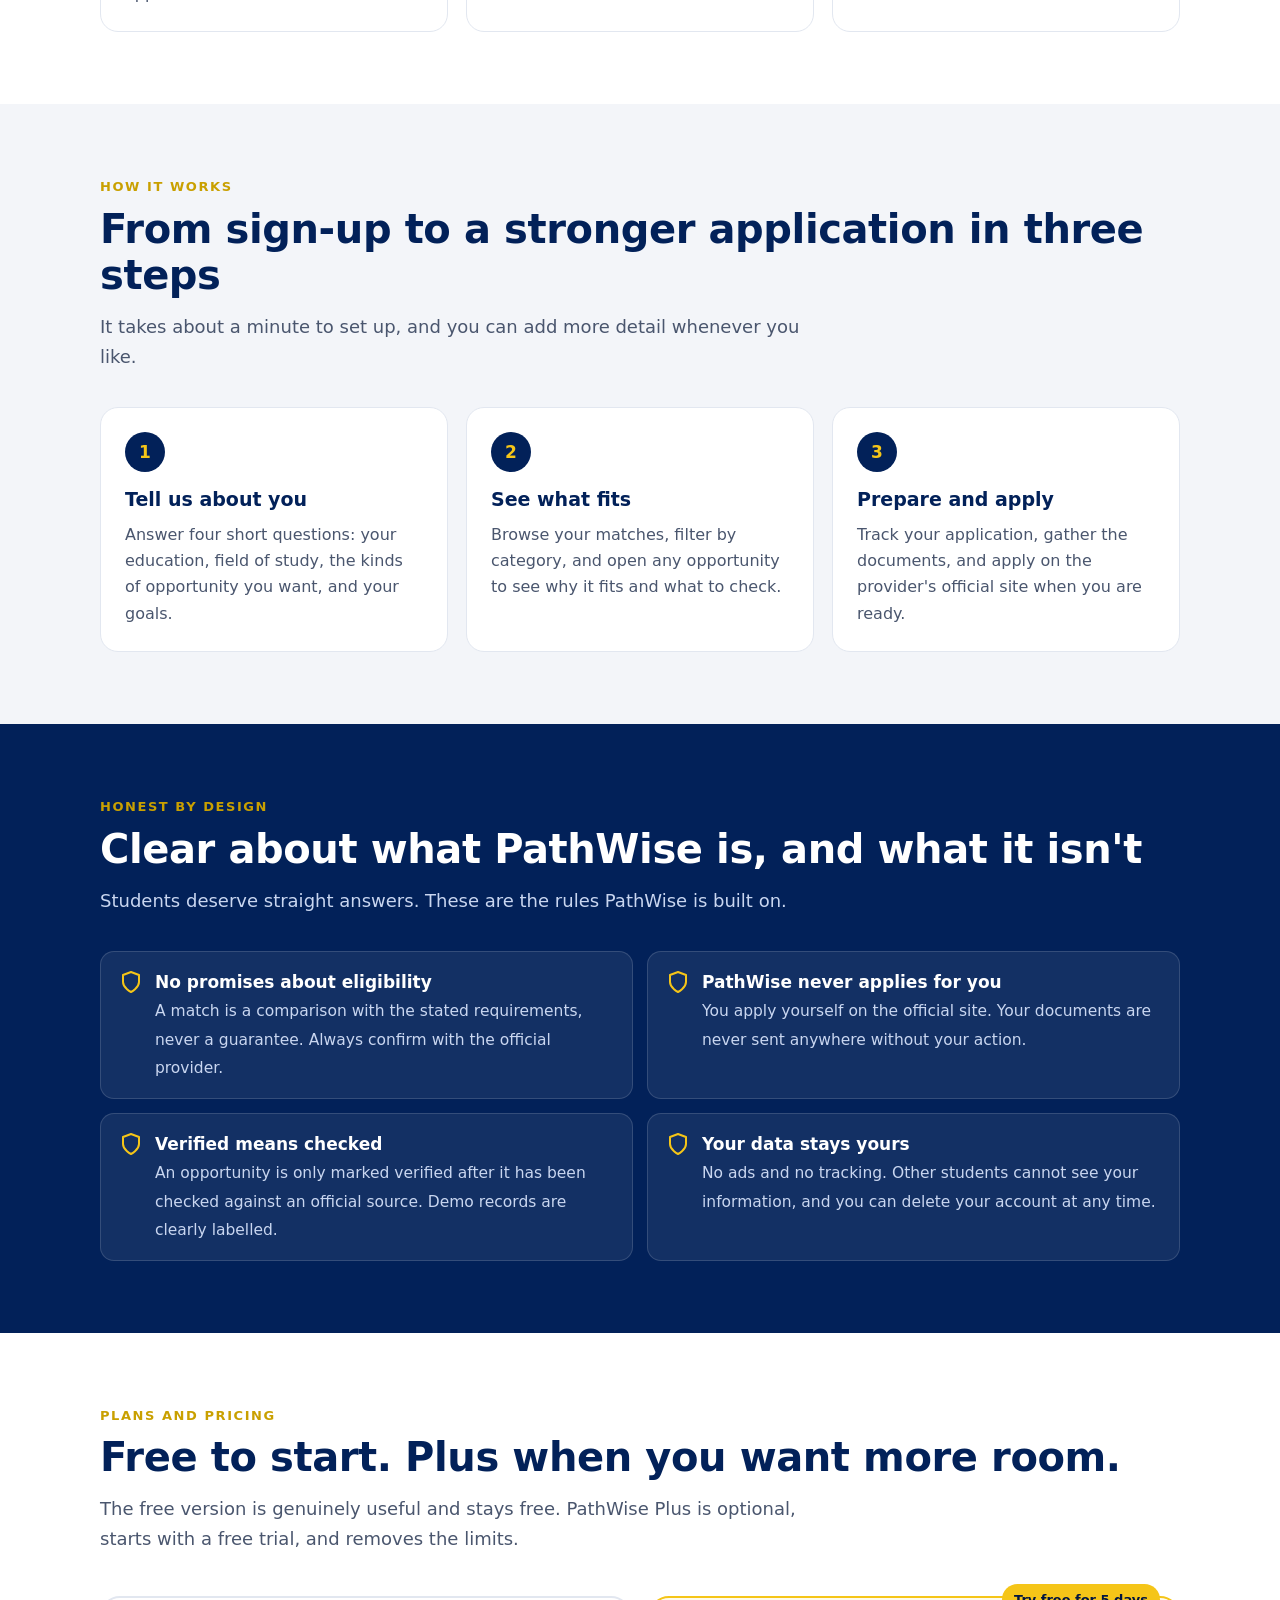
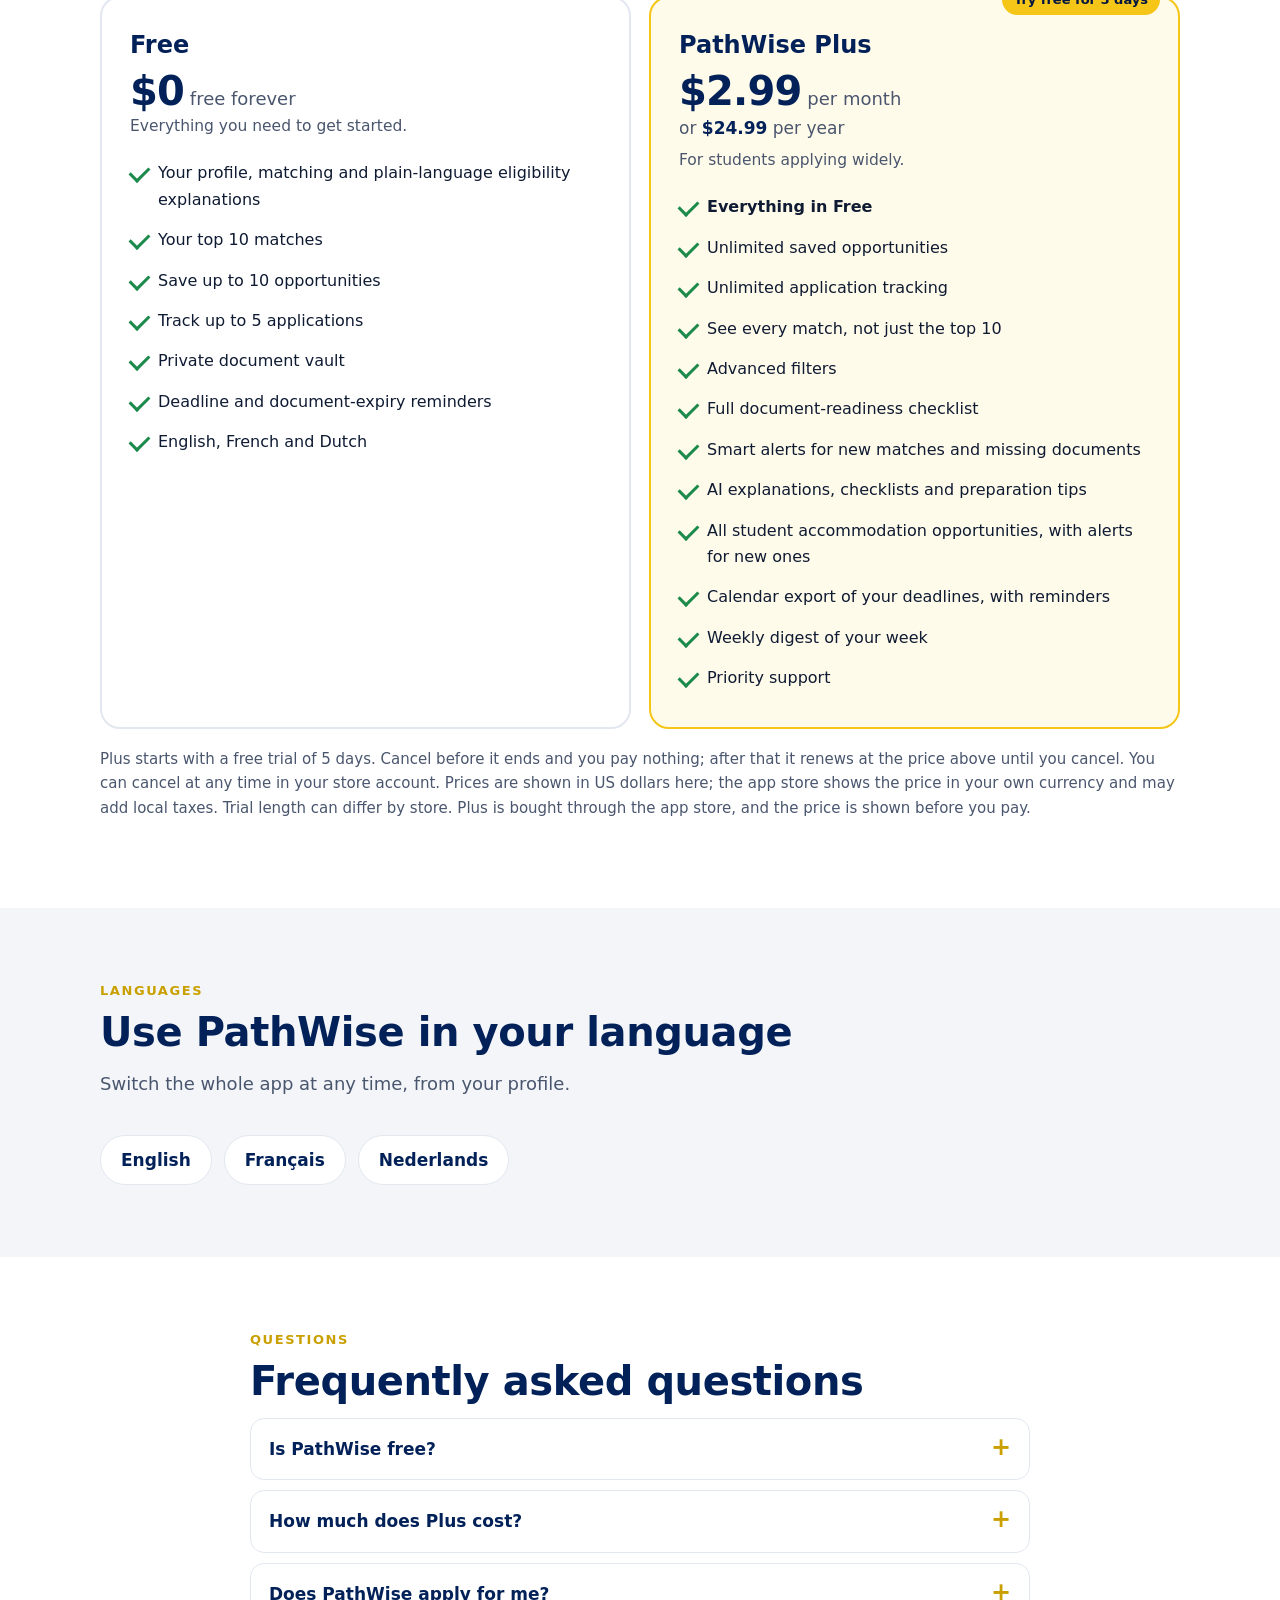
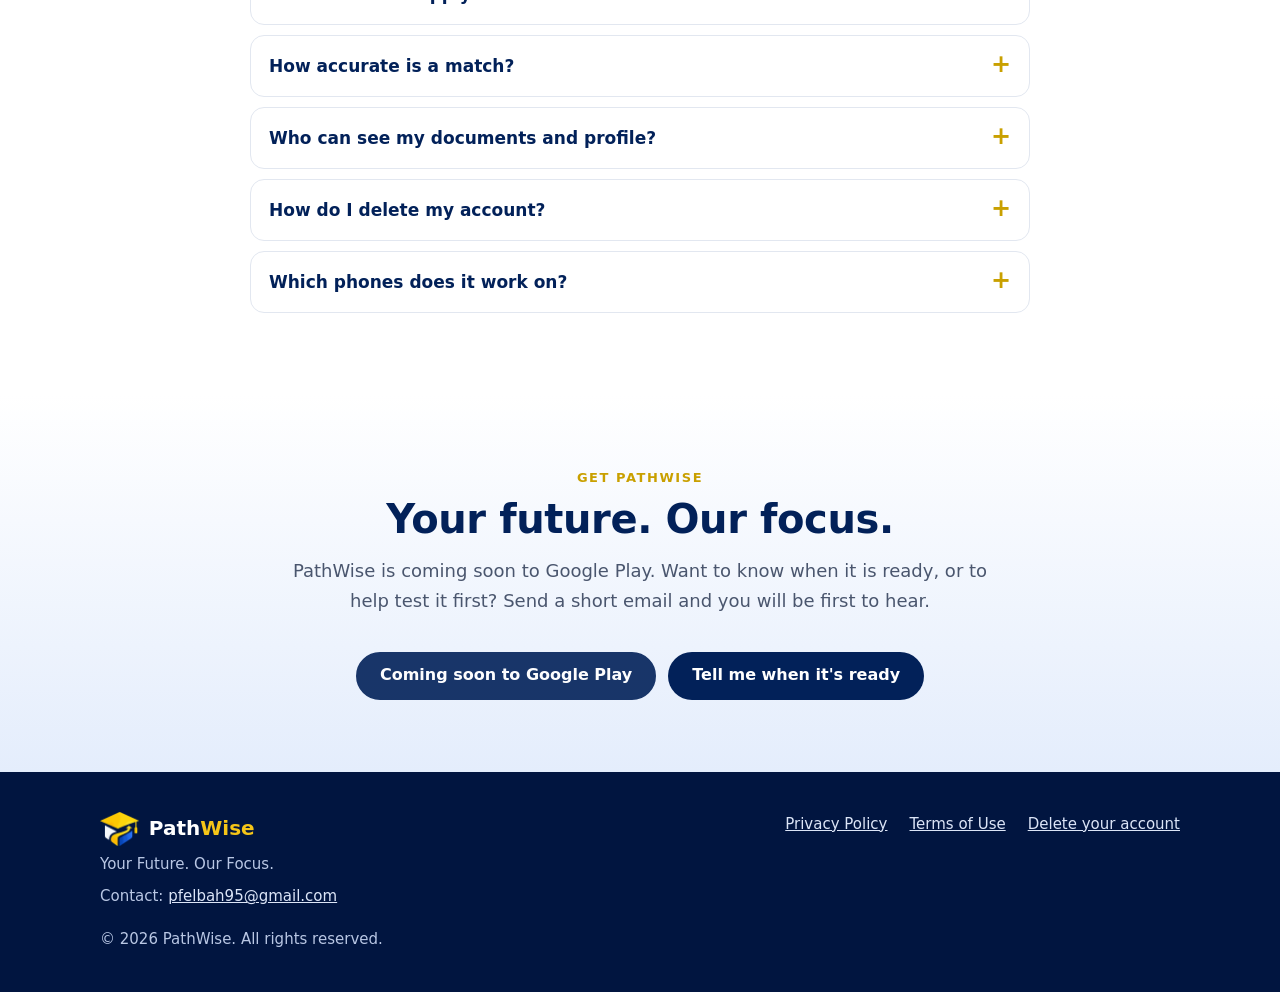
==== commit 69f5b5ab: "Plus lists accommodation" ====
--- a/index.html
+++ b/index.html
@@ -136,6 +136,7 @@
           <li>Full document-readiness checklist</li>
           <li>Smart alerts for new matches and missing documents</li>
           <li>AI explanations, checklists and preparation tips</li>
+          <li>All student accommodation opportunities, with alerts for new ones</li>
           <li>Calendar export of your deadlines, with reminders</li>
           <li>Weekly digest of your week</li>
           <li>Priority support</li>
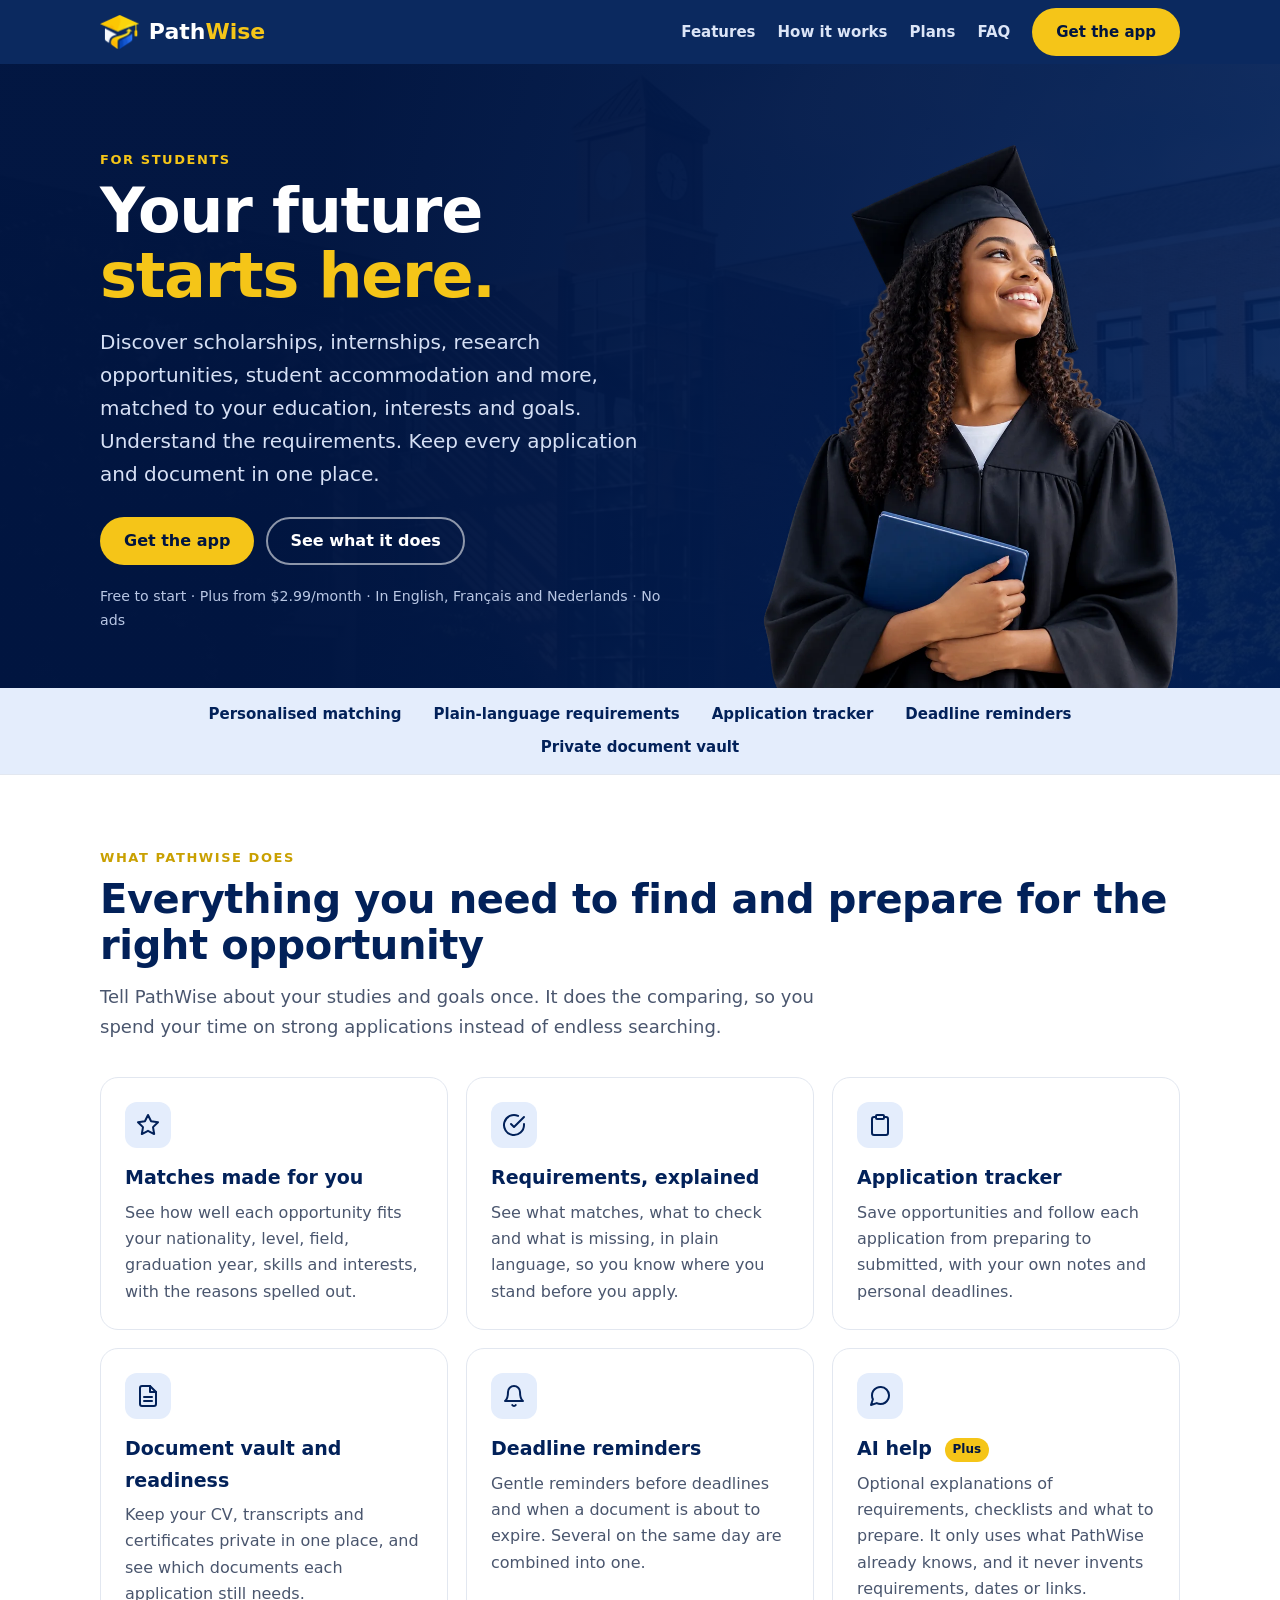
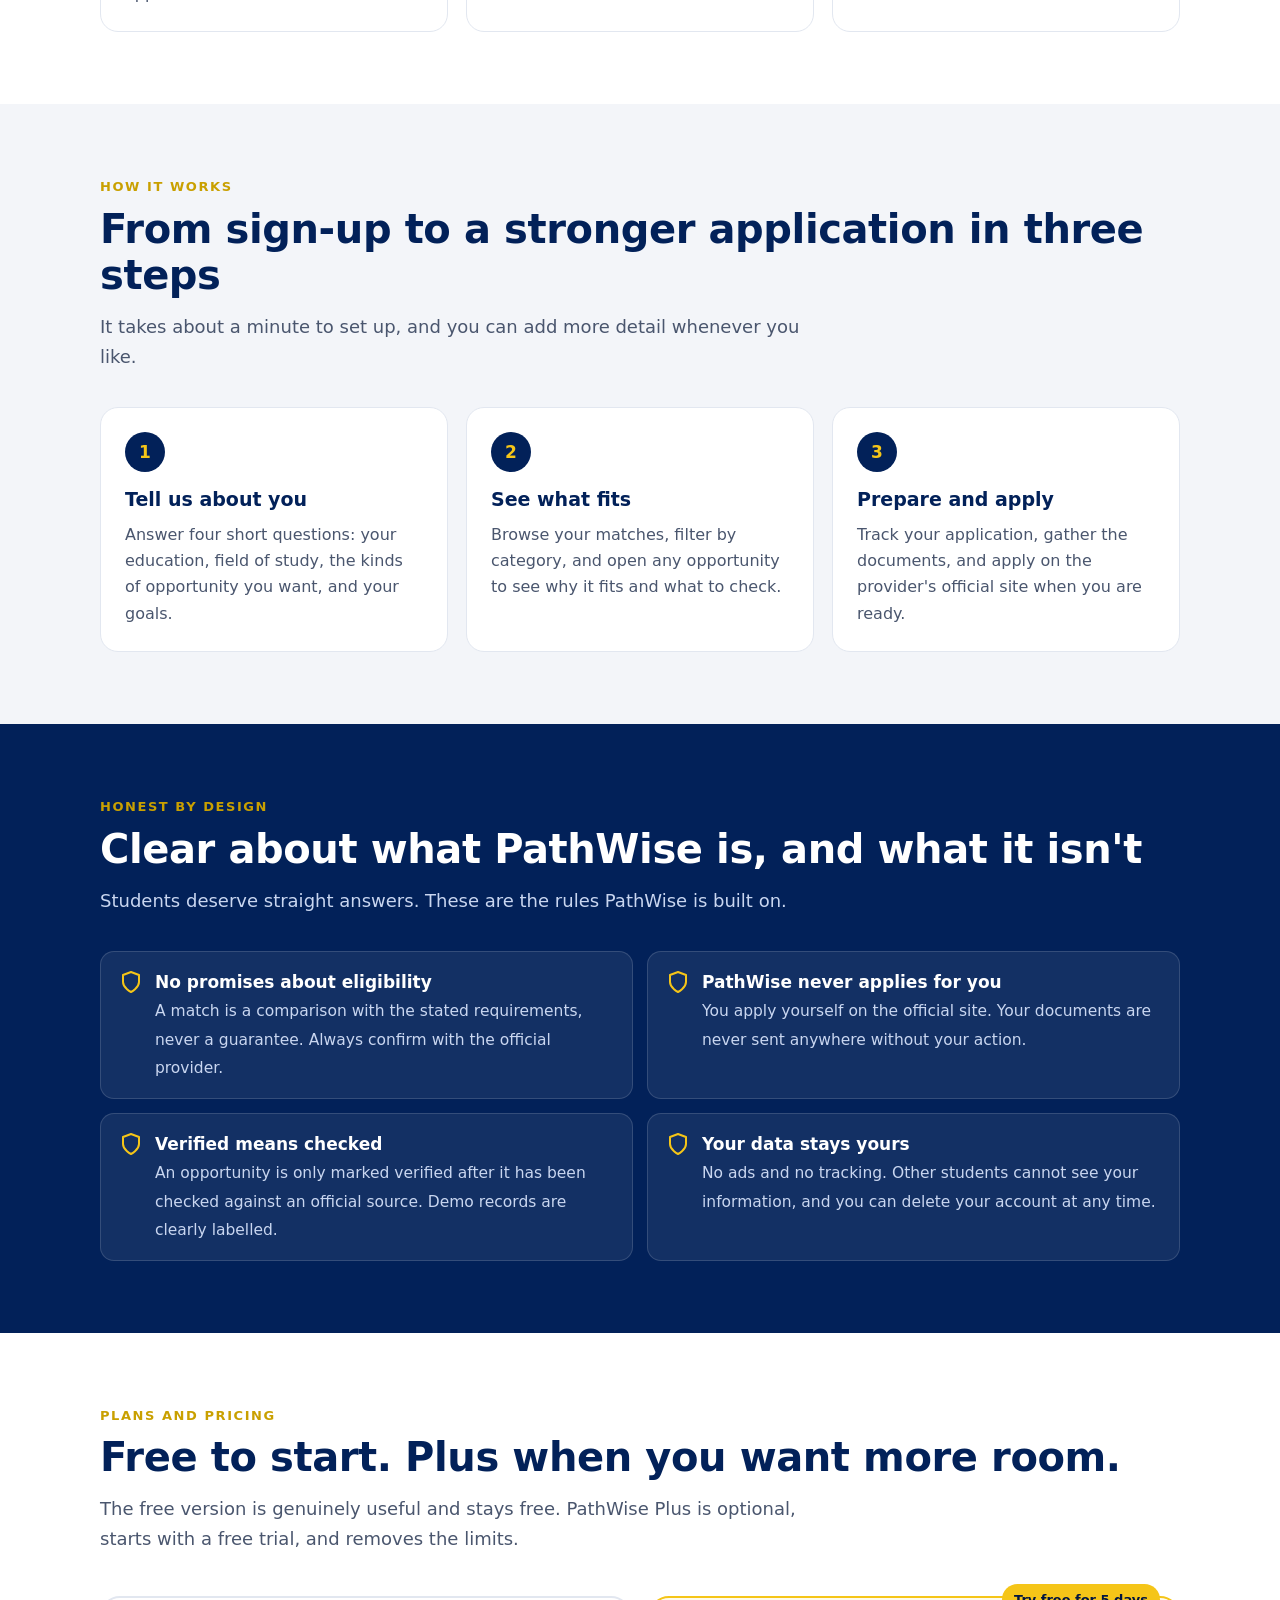
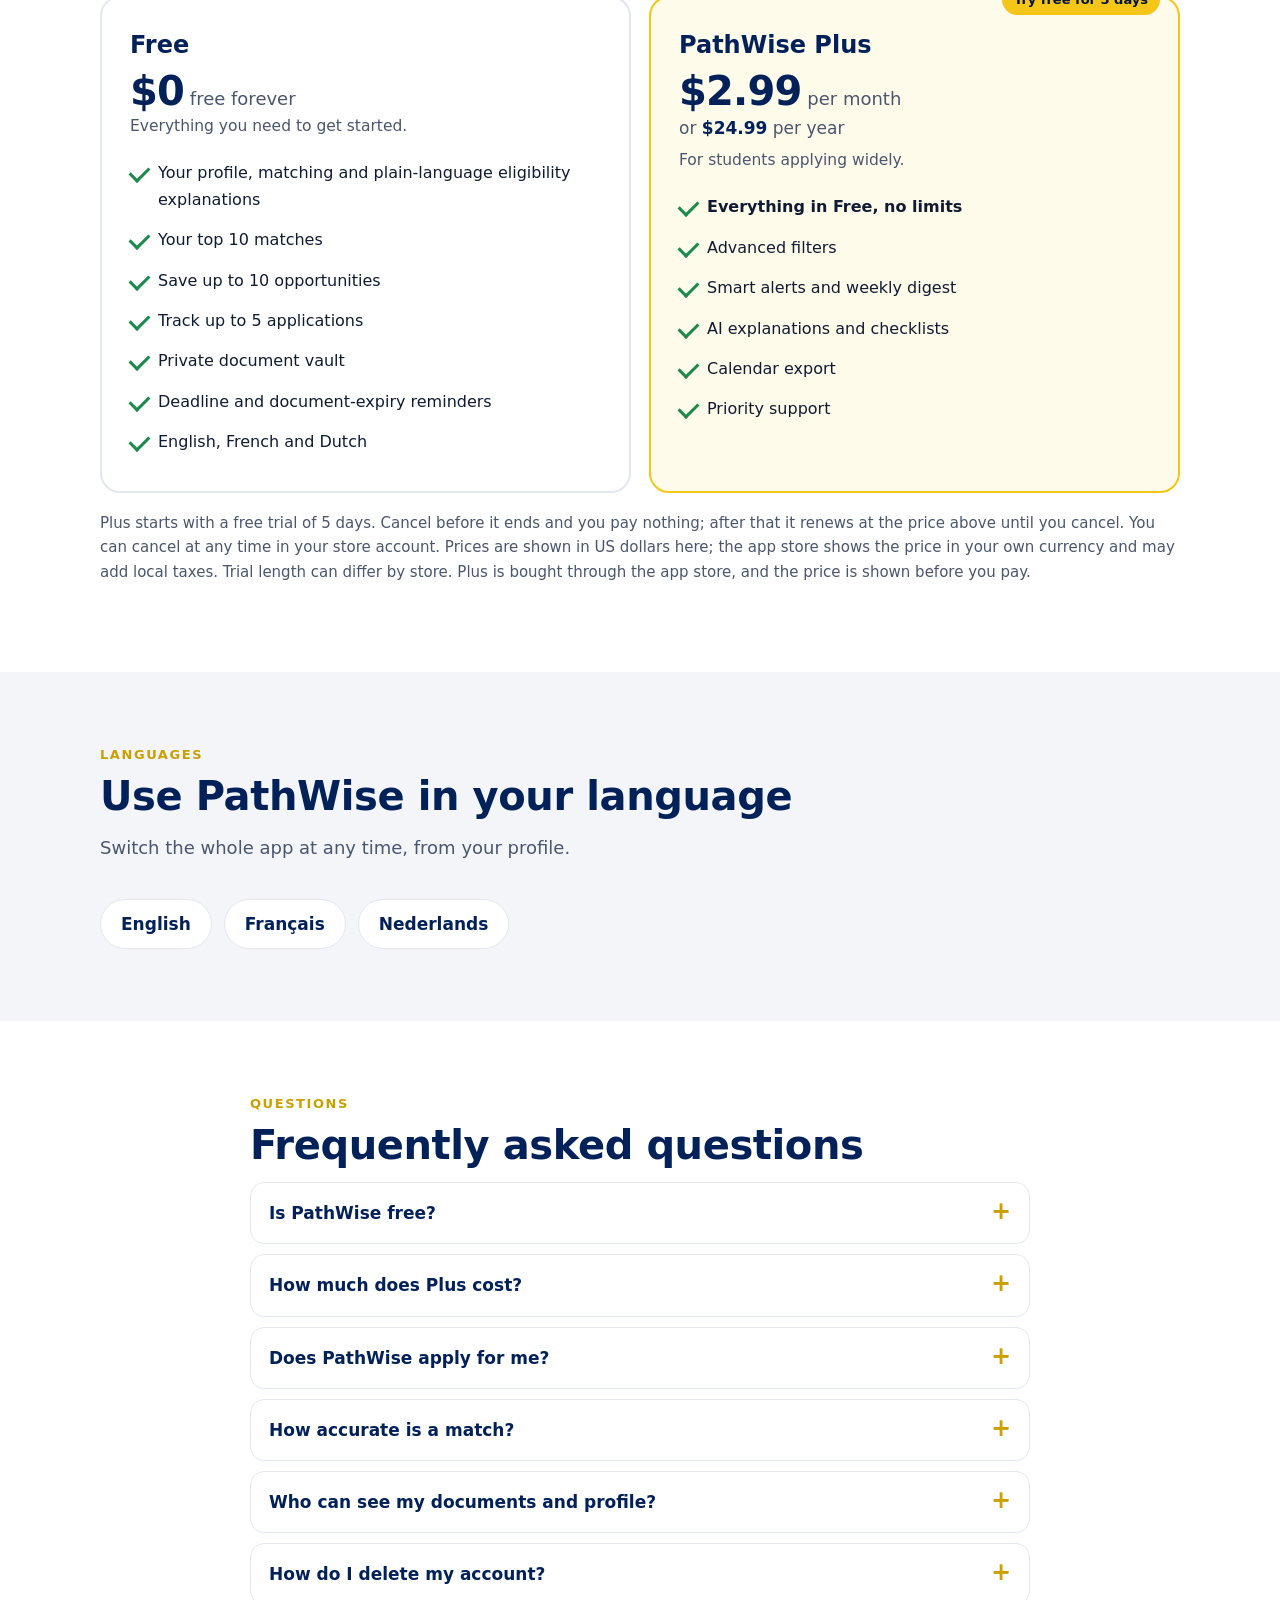
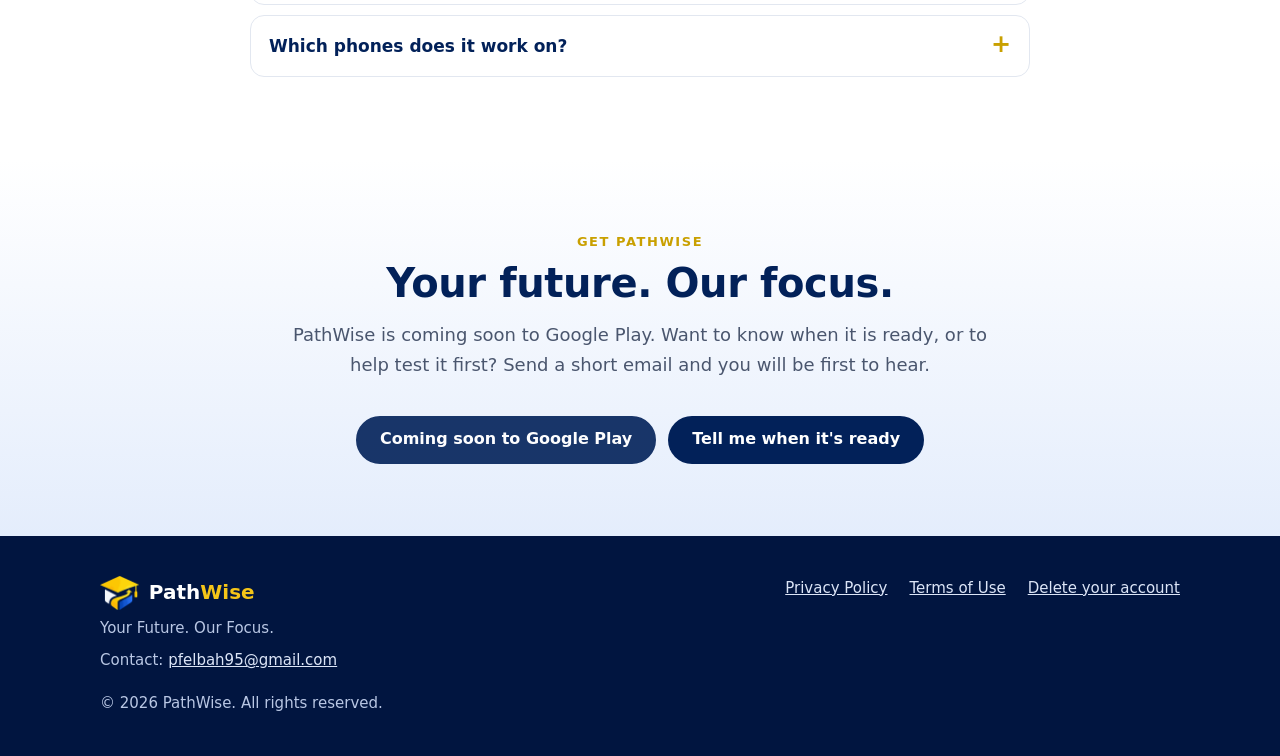
==== commit 0b538393: "Shorter Plus list" ====
--- a/index.html
+++ b/index.html
@@ -128,17 +128,11 @@
         <p class="price2">or <strong>$24.99</strong> per year</p>
         <p class="what">For students applying widely.</p>
         <ul>
-          <li><strong>Everything in Free</strong></li>
-          <li>Unlimited saved opportunities</li>
-          <li>Unlimited application tracking</li>
-          <li>See every match, not just the top 10</li>
+          <li><strong>Everything in Free, no limits</strong></li>
           <li>Advanced filters</li>
-          <li>Full document-readiness checklist</li>
-          <li>Smart alerts for new matches and missing documents</li>
-          <li>AI explanations, checklists and preparation tips</li>
-          <li>All student accommodation opportunities, with alerts for new ones</li>
-          <li>Calendar export of your deadlines, with reminders</li>
-          <li>Weekly digest of your week</li>
+          <li>Smart alerts and weekly digest</li>
+          <li>AI explanations and checklists</li>
+          <li>Calendar export</li>
           <li>Priority support</li>
         </ul></div>
     </div>
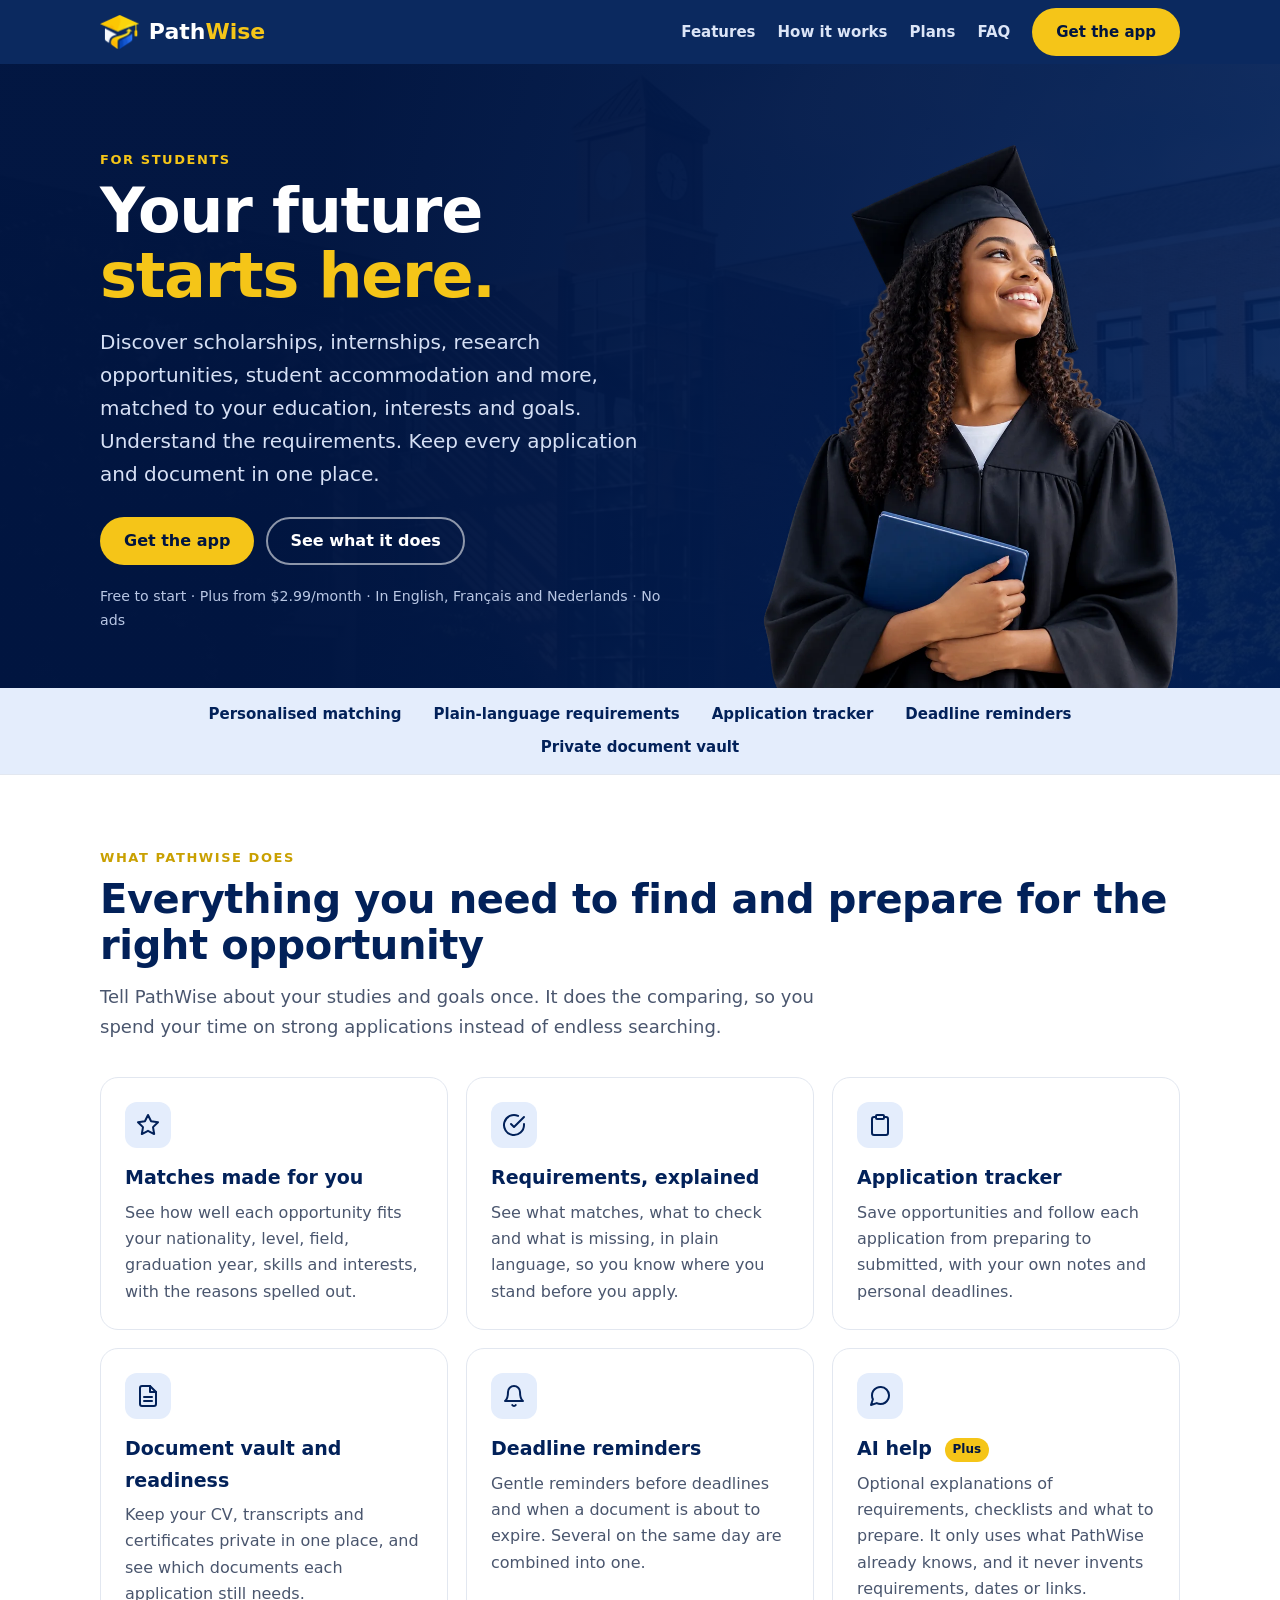
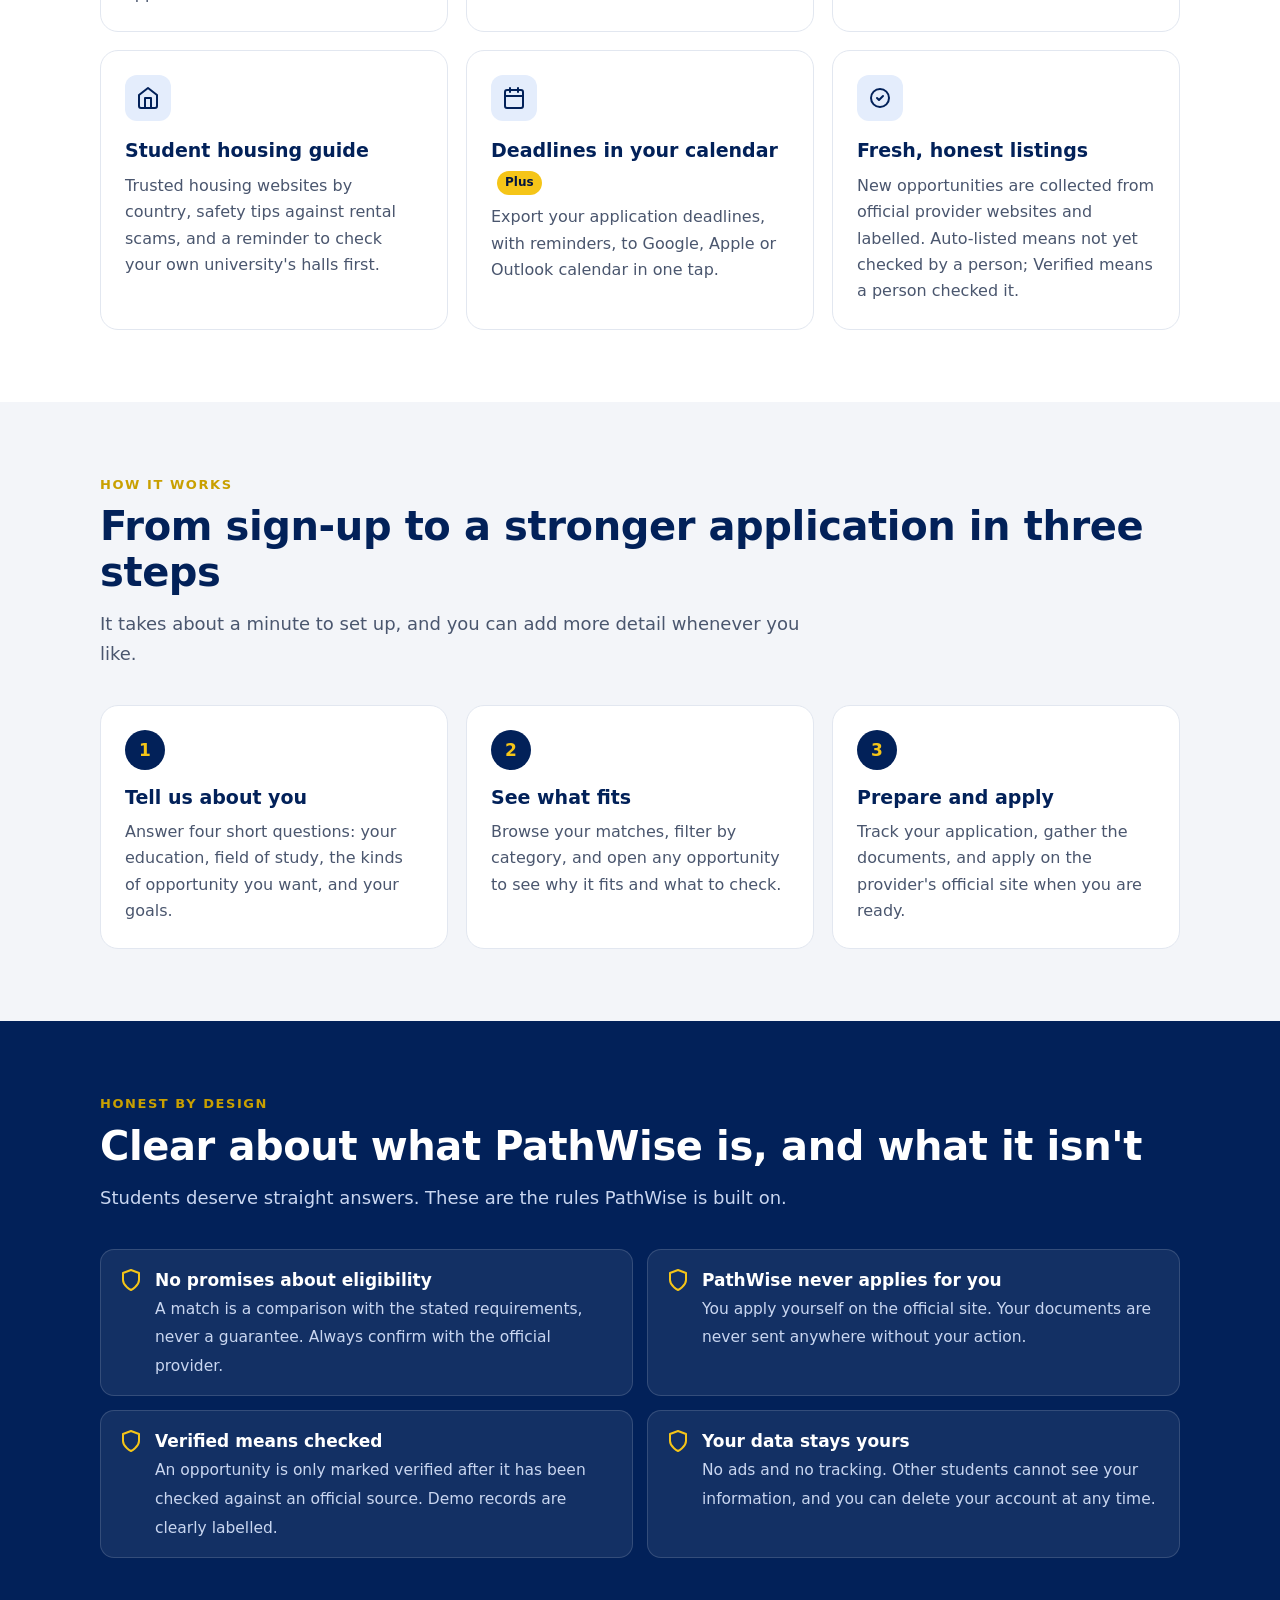
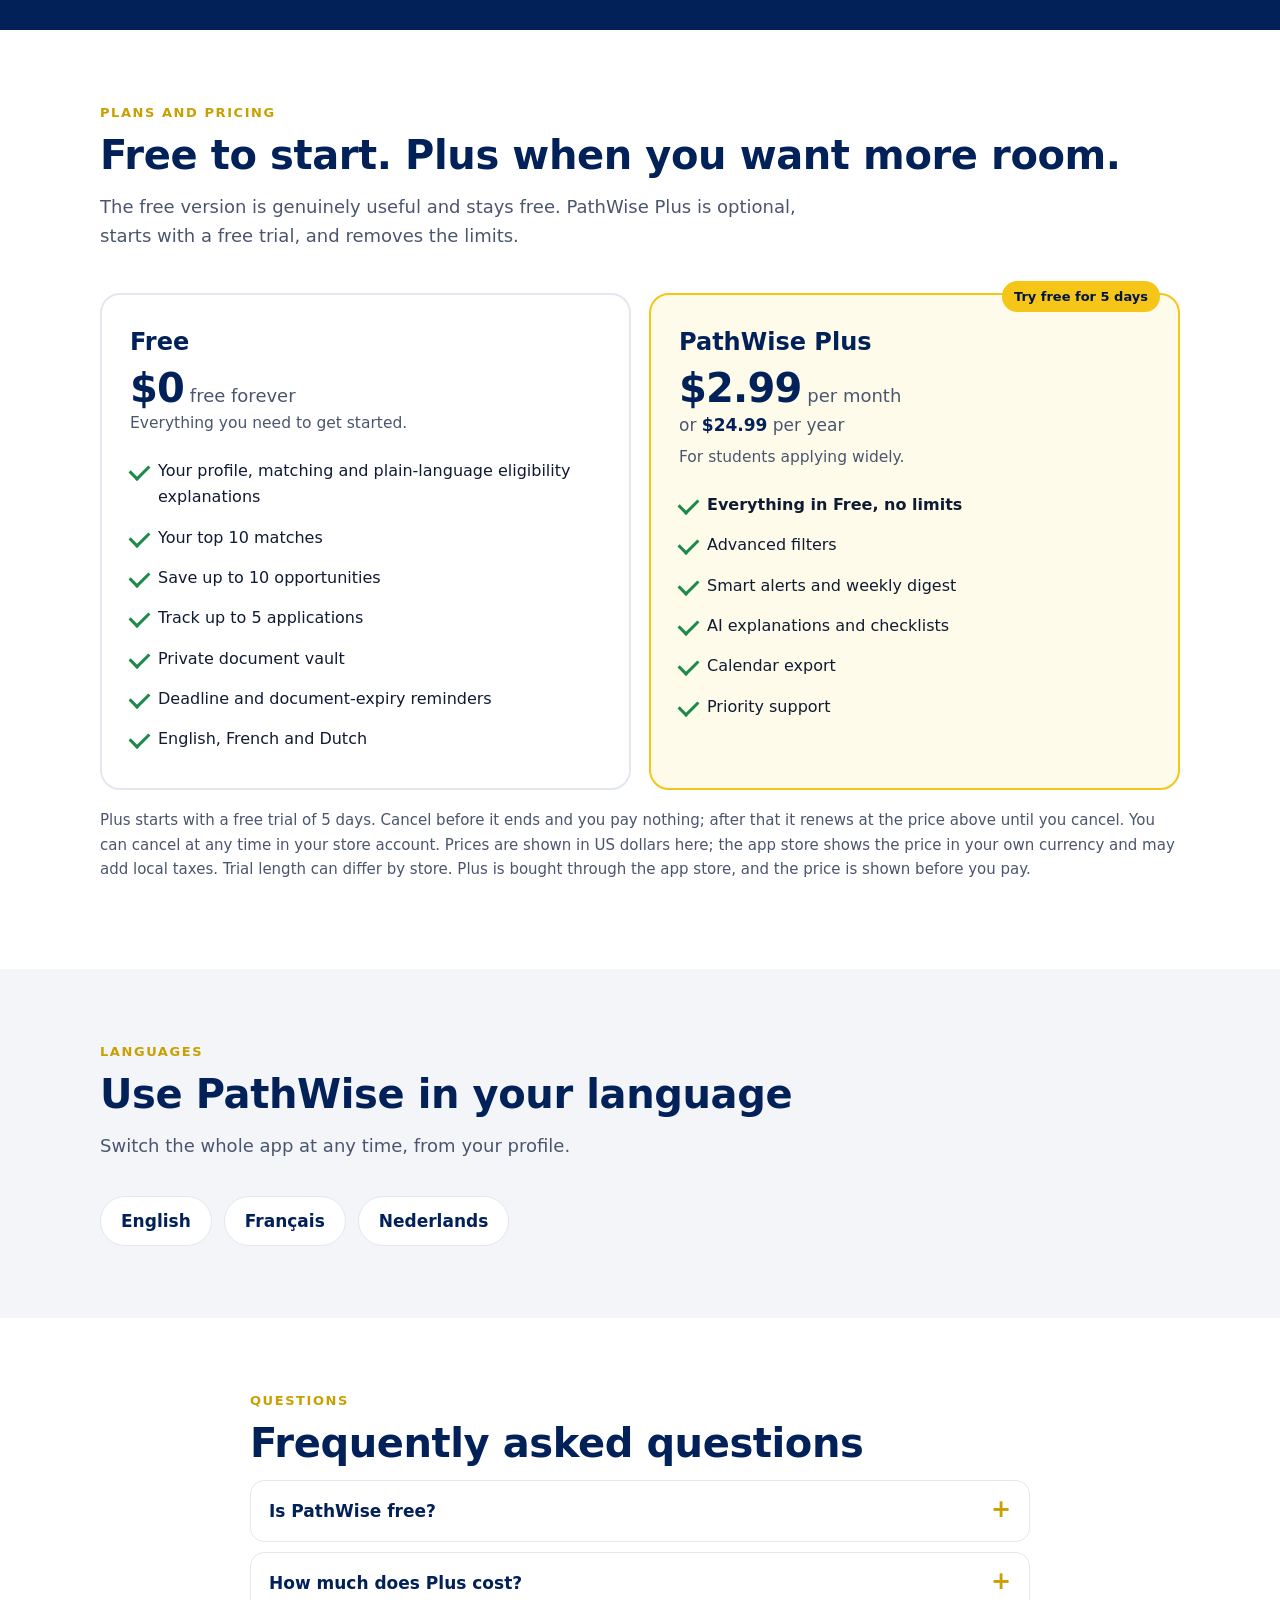
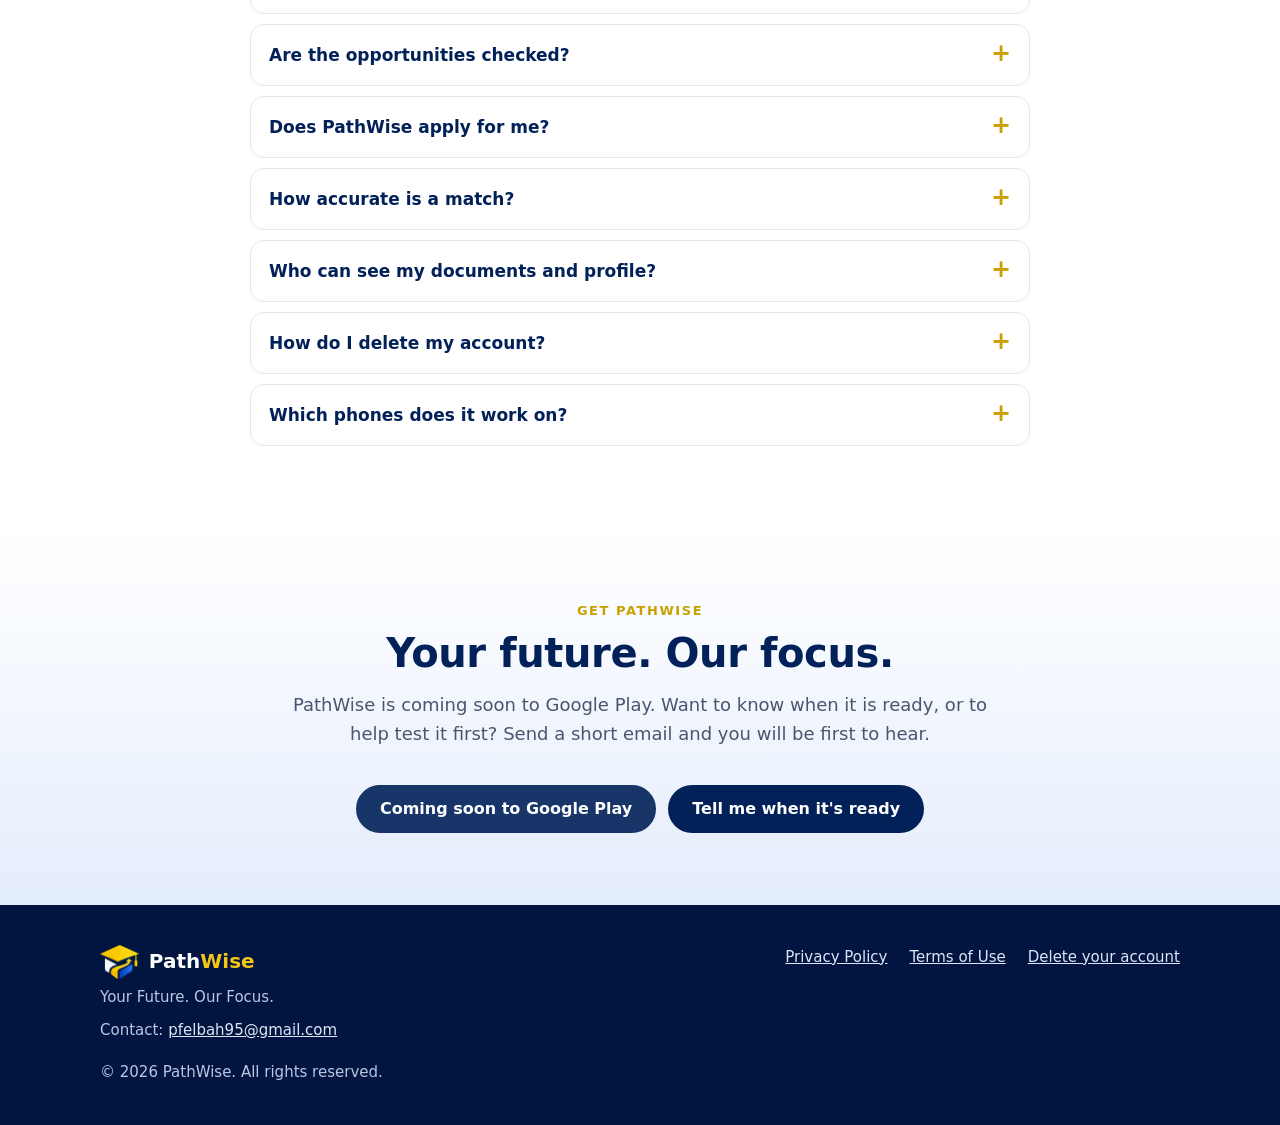
==== commit dc7b5843: "Website: housing, calendar, honest listings" ====
--- a/index.html
+++ b/index.html
@@ -74,6 +74,12 @@
         <h3>Deadline reminders</h3><p>Gentle reminders before deadlines and when a document is about to expire. Several on the same day are combined into one.</p></article>
       <article class="card"><div class="ic"><svg viewBox="0 0 24 24" fill="none" stroke="currentColor" stroke-width="2" stroke-linecap="round" stroke-linejoin="round" aria-hidden="true"><path d="M21 11.5a8.38 8.38 0 0 1-.9 3.8 8.5 8.5 0 0 1-7.6 4.7 8.38 8.38 0 0 1-3.8-.9L3 21l1.9-5.7a8.38 8.38 0 0 1-.9-3.8 8.5 8.5 0 0 1 4.7-7.6 8.38 8.38 0 0 1 3.8-.9h.5a8.48 8.48 0 0 1 8 8v.5z"/></svg></div>
         <h3>AI help <span class="tag">Plus</span></h3><p>Optional explanations of requirements, checklists and what to prepare. It only uses what PathWise already knows, and it never invents requirements, dates or links.</p></article>
+      <article class="card"><div class="ic"><svg viewBox="0 0 24 24" fill="none" stroke="currentColor" stroke-width="2" stroke-linecap="round" stroke-linejoin="round" aria-hidden="true"><path d="M3 9l9-7 9 7v11a2 2 0 0 1-2 2H5a2 2 0 0 1-2-2z"/><polyline points="9 22 9 12 15 12 15 22"/></svg></div>
+        <h3>Student housing guide</h3><p>Trusted housing websites by country, safety tips against rental scams, and a reminder to check your own university's halls first.</p></article>
+      <article class="card"><div class="ic"><svg viewBox="0 0 24 24" fill="none" stroke="currentColor" stroke-width="2" stroke-linecap="round" stroke-linejoin="round" aria-hidden="true"><rect x="3" y="4" width="18" height="18" rx="2" ry="2"/><line x1="16" y1="2" x2="16" y2="6"/><line x1="8" y1="2" x2="8" y2="6"/><line x1="3" y1="10" x2="21" y2="10"/></svg></div>
+        <h3>Deadlines in your calendar <span class="tag">Plus</span></h3><p>Export your application deadlines, with reminders, to Google, Apple or Outlook calendar in one tap.</p></article>
+      <article class="card"><div class="ic"><svg viewBox="0 0 24 24" fill="none" stroke="currentColor" stroke-width="2" stroke-linecap="round" stroke-linejoin="round" aria-hidden="true"><path d="M9 12l2 2 4-4"/><path d="M21 12c0 4.97-4.03 9-9 9s-9-4.03-9-9 4.03-9 9-9 9 4.03 9 9z"/></svg></div>
+        <h3>Fresh, honest listings</h3><p>New opportunities are collected from official provider websites and labelled. Auto-listed means not yet checked by a person; Verified means a person checked it.</p></article>
     </div>
   </div>
 </section>
@@ -155,6 +161,7 @@
     <h2>Frequently asked questions</h2>
     <details><summary>Is PathWise free?</summary><p>Yes. You can create an account, get matches, track applications and keep documents for free, and that never expires. PathWise Plus is an optional subscription that removes the limits.</p></details>
     <details><summary>How much does Plus cost?</summary><p>$2.99 per month, or $24.99 per year. It starts with a free trial of 5 days, and you can cancel before it ends to pay nothing. The app store shows the price in your own currency before you pay.</p></details>
+    <details><summary>Are the opportunities checked?</summary><p>Each one links to its official page. Opportunities marked Verified were checked by a person against that page. New ones collected automatically from official provider websites are marked Auto-listed: they follow strict rules (a stated deadline that has not passed, an official source) but have not been checked by a person yet. Always confirm the details, the deadline and the application link on the official page before you apply.</p></details>
     <details><summary>Does PathWise apply for me?</summary><p>No. PathWise never submits an application or sends your documents anywhere. The Start Application button opens the provider's official page, and you apply there yourself.</p></details>
     <details><summary>How accurate is a match?</summary><p>A match compares your profile with the requirements an opportunity states, and explains each part. It is a guide, not a guarantee of eligibility, so always confirm the final requirements with the official provider.</p></details>
     <details><summary>Who can see my documents and profile?</summary><p>Only you. Documents are stored privately, and other students cannot see your information. Read the <a href="privacy.html">privacy policy</a> for the details.</p></details>
